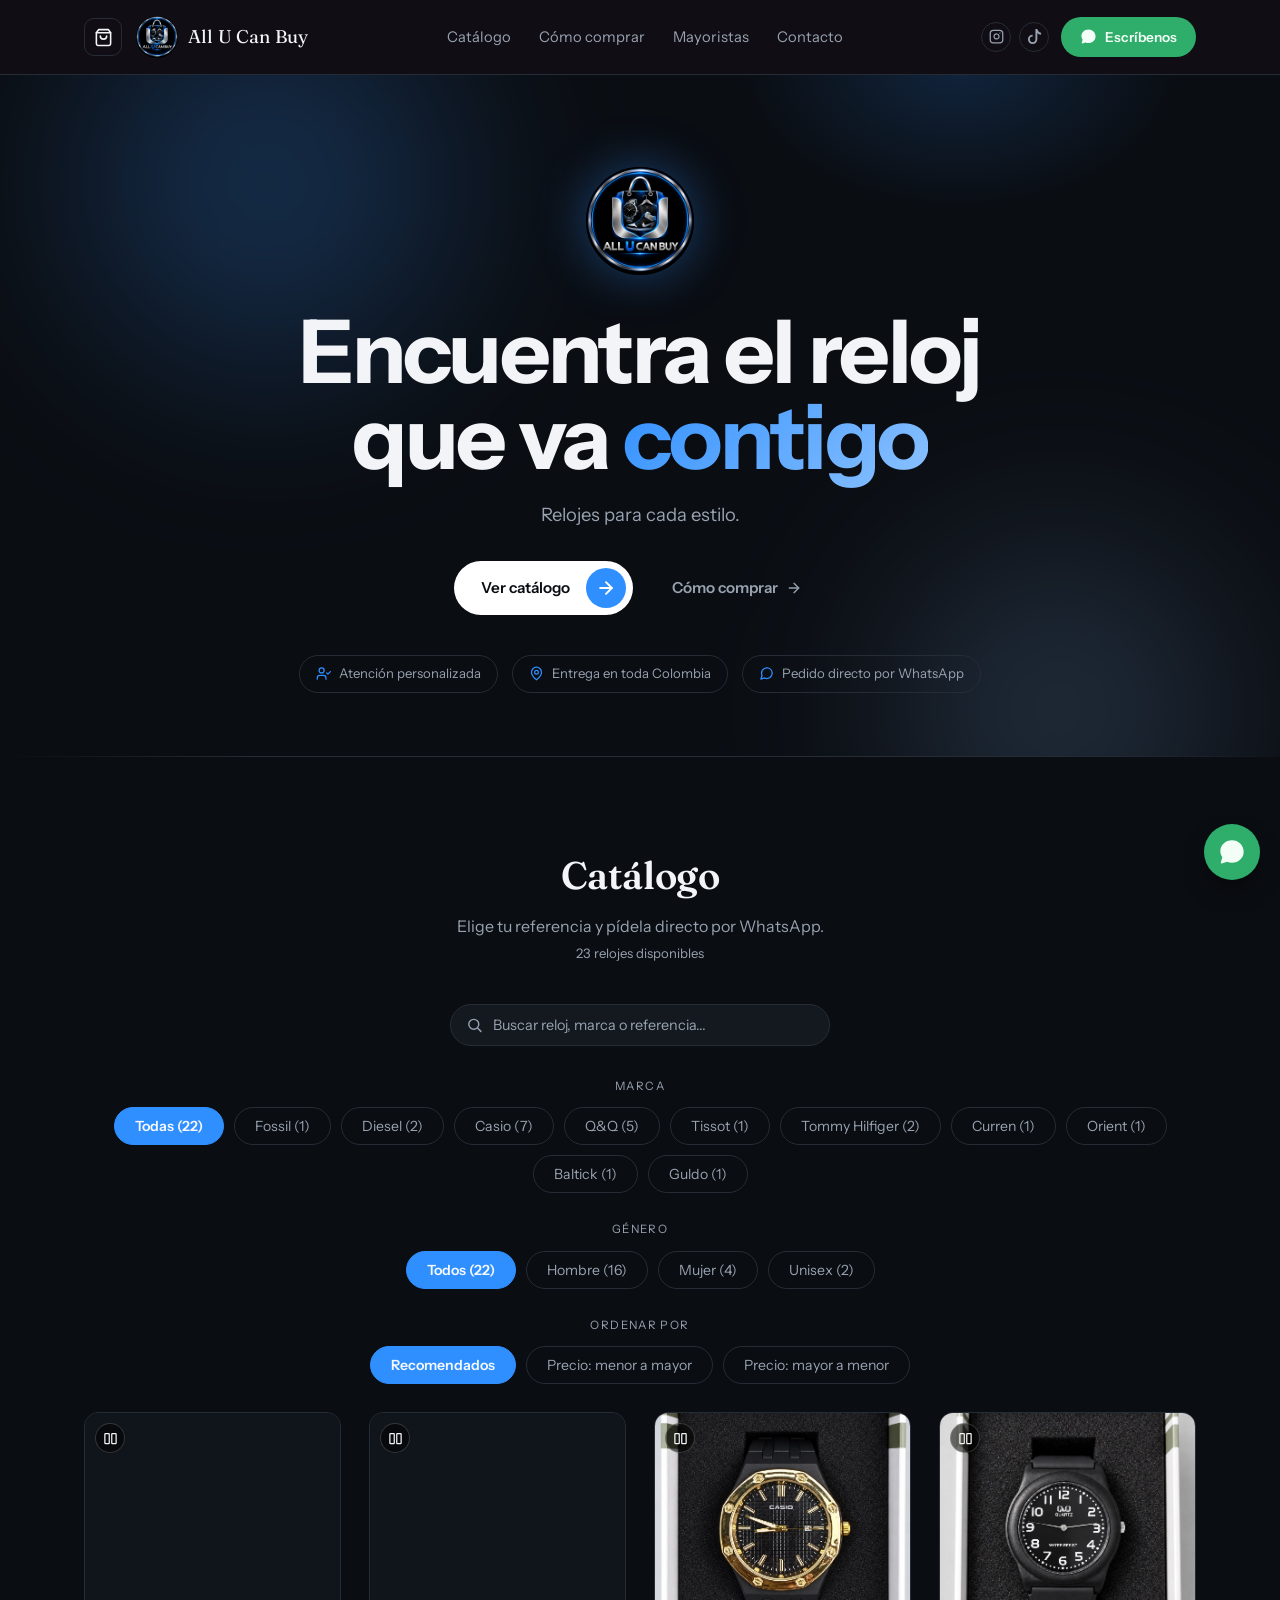
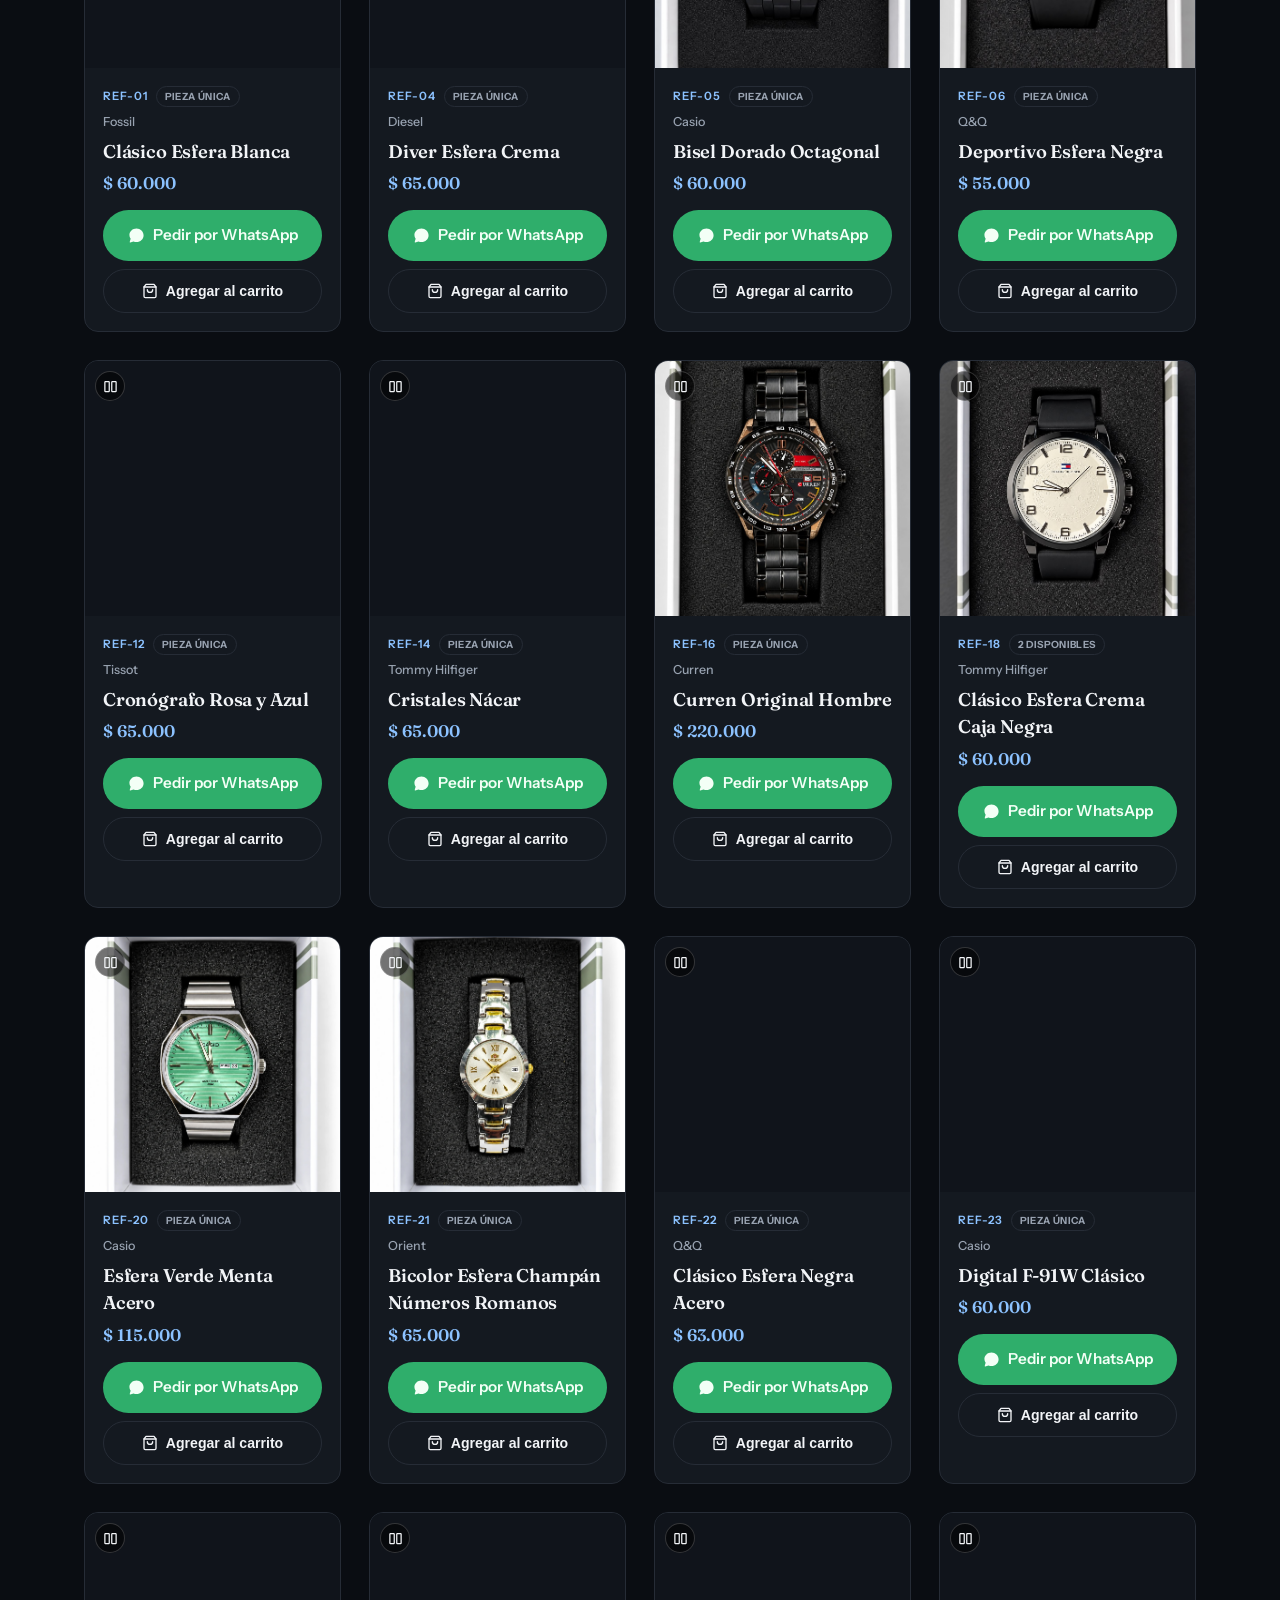
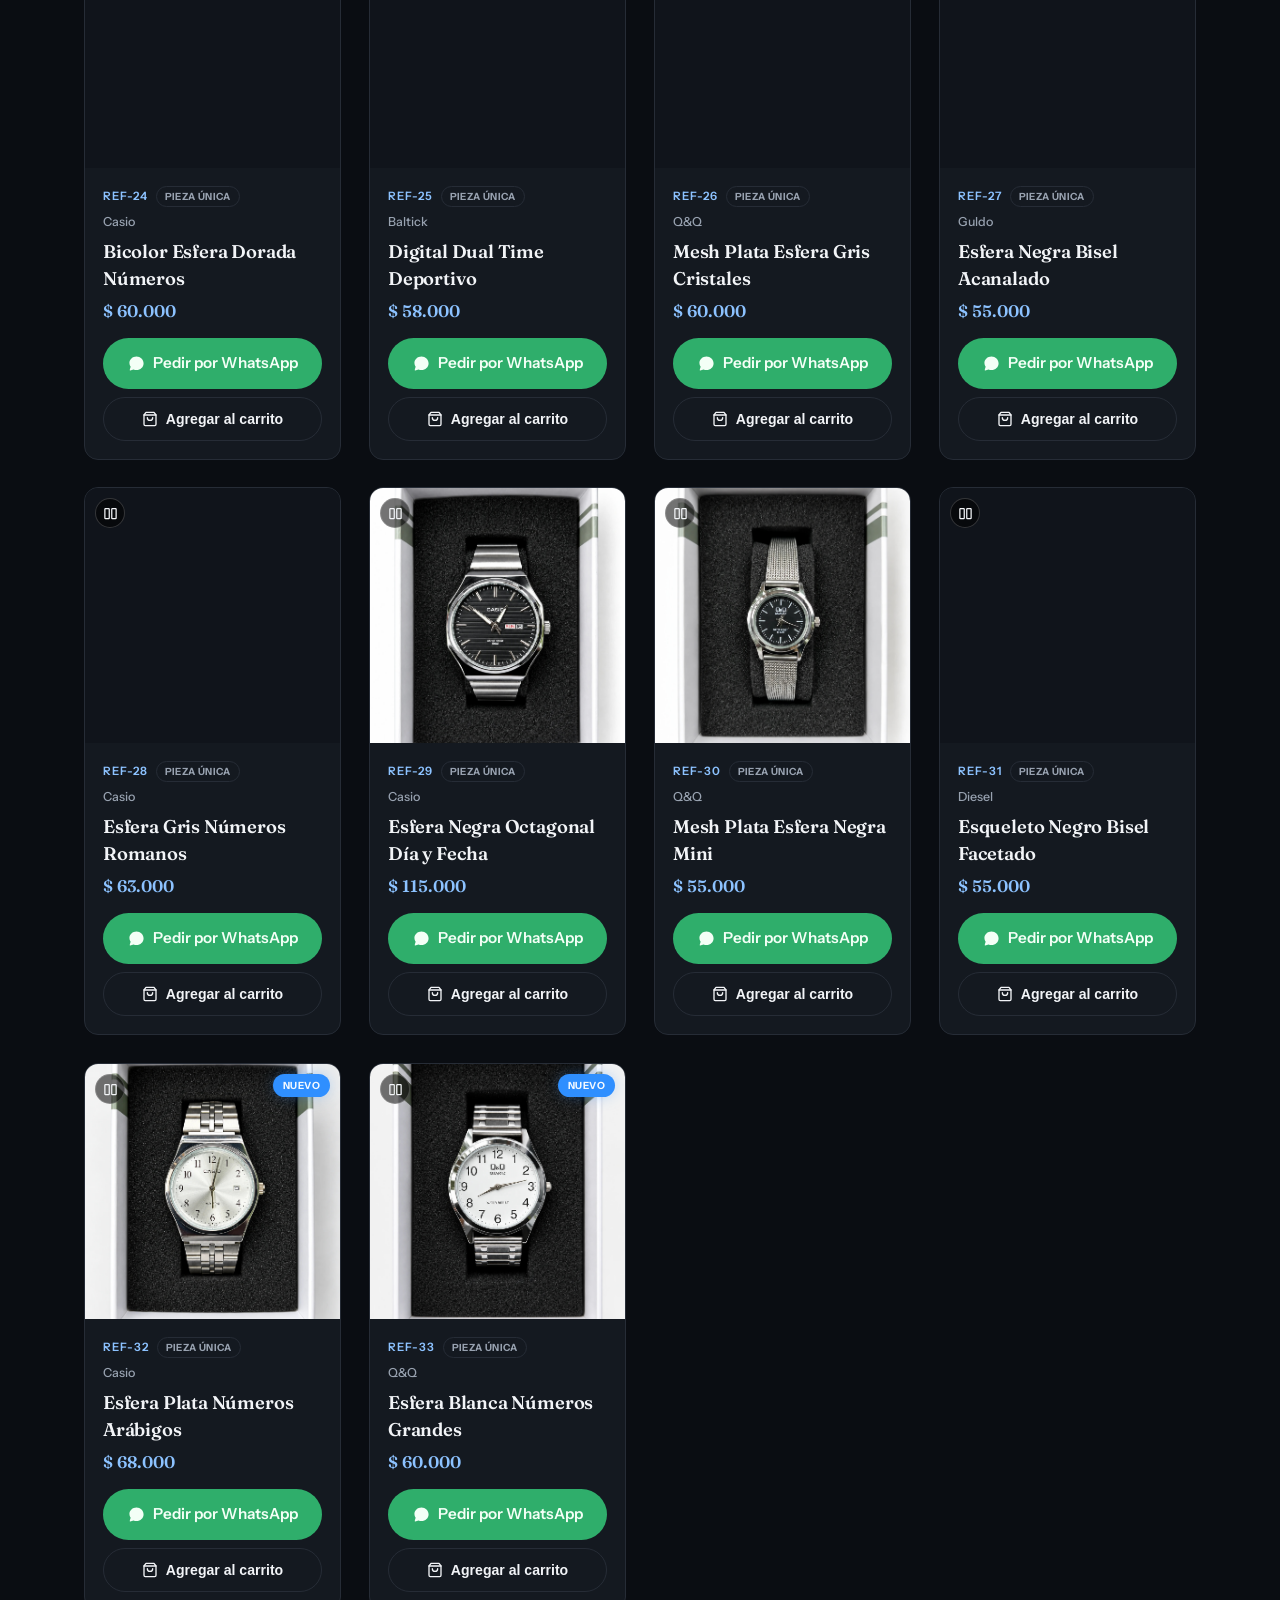
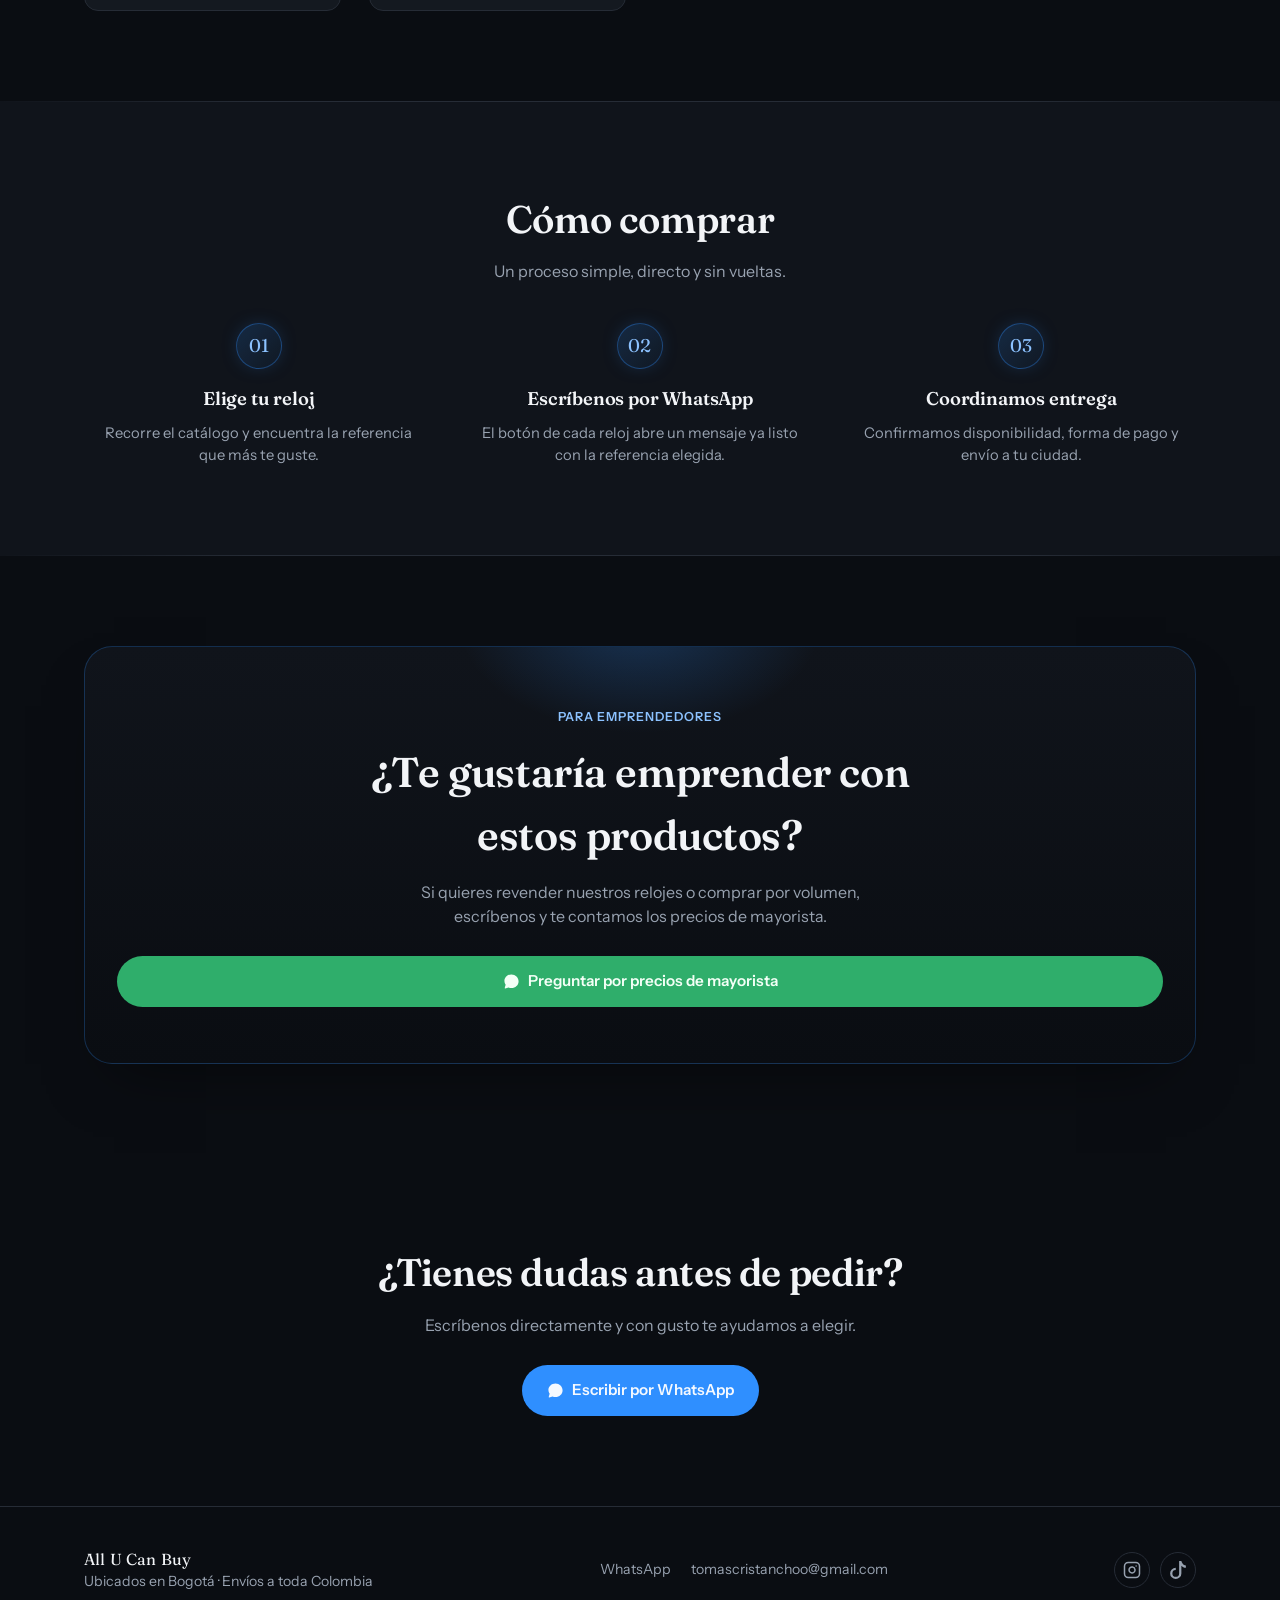
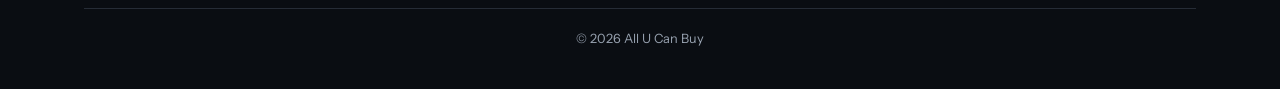
==== index.html @ 9832adcb "Juntar el Tommy Hilfiger (REF-18/19) en una sola tarjeta con 2 disponibles Nuevo campo opcional `can" ====
<!DOCTYPE html>
<html lang="es">
<head>
  <meta charset="UTF-8" />
  <meta name="viewport" content="width=device-width, initial-scale=1.0" />
  <title>All U Can Buy — Catálogo de relojes</title>
  <meta name="description" content="Catálogo de relojes con entrega en Bogotá y envíos a toda Colombia. Pide tu reloj directo por WhatsApp." />
  <meta property="og:type" content="website" />
  <meta property="og:title" content="All U Can Buy — Catálogo de relojes" />
  <meta property="og:description" content="Relojes para cada estilo. Entrega en Bogotá y envíos a toda Colombia. Pide el tuyo directo por WhatsApp." />
  <meta property="og:image" content="https://tomascristancho-mvp.github.io/relojesaaa/images/logo.png" />
  <meta property="og:url" content="https://tomascristancho-mvp.github.io/relojesaaa/" />
  <meta name="twitter:card" content="summary_large_image" />
  <meta name="twitter:title" content="All U Can Buy — Catálogo de relojes" />
  <meta name="twitter:description" content="Relojes para cada estilo. Entrega en Bogotá y envíos a toda Colombia. Pide el tuyo directo por WhatsApp." />
  <meta name="twitter:image" content="https://tomascristancho-mvp.github.io/relojesaaa/images/logo.png" />
  <link rel="canonical" href="https://tomascristancho-mvp.github.io/relojesaaa/" />
  <meta name="theme-color" content="#0a0d12" />
  <meta name="color-scheme" content="dark" />
  <link rel="icon" type="image/png" href="favicon.png" />
  <link rel="apple-touch-icon" href="apple-touch-icon.png" />
  <link rel="manifest" href="manifest.json" />
  <link rel="preconnect" href="https://fonts.googleapis.com" />
  <link rel="preconnect" href="https://fonts.gstatic.com" crossorigin />
  <link href="https://fonts.googleapis.com/css2?family=Fraunces:opsz,wght@9..144,500;9..144,600&family=Instrument+Sans:ital,wght@0,400..700;1,400..700&display=swap" rel="stylesheet" />
  <link rel="stylesheet" href="css/styles.css" />
</head>
<body>
  <div id="setup-banner" class="setup-banner" hidden></div>

  <header class="site-header">
    <div class="container site-header__inner">
      <div class="site-header__left">
        <button id="cart-toggle" class="cart-toggle" type="button" aria-label="Ver carrito">
          <svg viewBox="0 0 24 24" fill="none" stroke="currentColor" stroke-width="2" stroke-linecap="round" stroke-linejoin="round" aria-hidden="true"><path d="M6 2 3 6v14a2 2 0 0 0 2 2h14a2 2 0 0 0 2-2V6l-3-4Z"/><path d="M3 6h18"/><path d="M16 10a4 4 0 0 1-8 0"/></svg>
          <span id="cart-count" class="cart-toggle__badge" hidden>0</span>
        </button>
        <a href="#top" class="brand">
          <img class="brand__icon" src="images/logo.png" alt="" />
          <span class="brand__name" data-business-name>Tu Marca de Relojes</span>
        </a>
      </div>
      <nav class="site-nav">
        <a href="#catalogo">Catálogo</a>
        <a href="#como-comprar">Cómo comprar</a>
        <a href="#mayoristas">Mayoristas</a>
        <a href="#contacto">Contacto</a>
      </nav>
      <div class="site-header__actions">
        <div class="site-header__social">
          <a id="header-instagram" class="social-icon social-icon--small" href="#" target="_blank" rel="noopener" aria-label="Instagram" hidden>
            <svg viewBox="0 0 24 24" fill="none" stroke="currentColor" stroke-width="2" stroke-linecap="round" stroke-linejoin="round" aria-hidden="true">
              <rect x="2" y="2" width="20" height="20" rx="5" ry="5" />
              <path d="M16 11.37A4 4 0 1 1 12.63 8 4 4 0 0 1 16 11.37z" />
              <line x1="17.5" y1="6.5" x2="17.51" y2="6.5" />
            </svg>
          </a>
          <a id="header-tiktok" class="social-icon social-icon--small" href="#" target="_blank" rel="noopener" aria-label="TikTok" hidden>
            <svg viewBox="0 0 16 16" fill="currentColor" aria-hidden="true">
              <path d="M9 0h1.98c.144.715.54 1.617 1.235 2.512C12.895 3.389 13.797 4 15 4v2c-1.753 0-3.07-.814-4-1.829V11a5 5 0 1 1-5-5v2a3 3 0 1 0 3 3V0Z" />
            </svg>
          </a>
        </div>
        <a class="btn btn--whatsapp btn--small" data-whatsapp-link href="#" target="_blank" rel="noopener">
          <svg class="btn__icon" viewBox="0 0 24 24" fill="currentColor" aria-hidden="true"><path d="M12 2C6.48 2 2 6.13 2 11.22c0 1.96.63 3.78 1.72 5.27L2.4 21.02a.6.6 0 0 0 .74.75l4.7-1.4a10.6 10.6 0 0 0 4.16.84c5.52 0 10-4.13 10-9.22C22 6.13 17.52 2 12 2Z"/></svg>
          Escríbenos
        </a>
        <button id="nav-toggle" class="nav-toggle" aria-label="Abrir menú" aria-expanded="false" aria-controls="mobile-nav">
          <svg viewBox="0 0 24 24" fill="none" stroke="currentColor" stroke-width="2" stroke-linecap="round" aria-hidden="true"><line x1="3" y1="6" x2="21" y2="6"/><line x1="3" y1="12" x2="21" y2="12"/><line x1="3" y1="18" x2="21" y2="18"/></svg>
        </button>
      </div>
    </div>
    <nav id="mobile-nav" class="mobile-nav" hidden>
      <a href="#catalogo">Catálogo</a>
      <a href="#como-comprar">Cómo comprar</a>
      <a href="#mayoristas">Mayoristas</a>
      <a href="#contacto">Contacto</a>
    </nav>
  </header>

  <main id="top">
    <section class="hero">
      <div class="hero__blob hero__blob--1" aria-hidden="true"></div>
      <div class="hero__blob hero__blob--2" aria-hidden="true"></div>
      <div class="container hero__inner">
        <span class="hero__logo-wrap reveal">
          <img src="images/logo.png" alt="" class="hero__logo" />
        </span>
        <h1 class="hero__title reveal">
          Encuentra el reloj<br />que va <span class="hero__title-accent">contigo</span>
        </h1>
        <p class="hero__subtitle reveal" data-tagline>Relojes para cada estilo</p>
        <div class="hero__actions reveal">
          <a href="#catalogo" class="btn btn--hero-primary">
            <span>Ver catálogo</span>
            <span class="btn--hero-primary__icon">
              <svg viewBox="0 0 24 24" fill="none" stroke="currentColor" stroke-width="2.25" stroke-linecap="round" stroke-linejoin="round" aria-hidden="true"><line x1="5" y1="12" x2="19" y2="12"/><polyline points="12 5 19 12 12 19"/></svg>
            </span>
          </a>
          <a href="#como-comprar" class="btn btn--hero-ghost">
            Cómo comprar
            <svg class="btn--hero-ghost__arrow" viewBox="0 0 24 24" fill="none" stroke="currentColor" stroke-width="2" stroke-linecap="round" stroke-linejoin="round" aria-hidden="true"><line x1="5" y1="12" x2="19" y2="12"/><polyline points="12 5 19 12 12 19"/></svg>
          </a>
        </div>
        <ul class="hero__badges reveal">
          <li>
            <svg viewBox="0 0 24 24" fill="none" stroke="currentColor" stroke-width="2" stroke-linecap="round" stroke-linejoin="round" aria-hidden="true"><path d="M16 21v-2a4 4 0 0 0-4-4H6a4 4 0 0 0-4 4v2"/><circle cx="9" cy="7" r="4"/><path d="m17 11 2 2 4-4"/></svg>
            Atención personalizada
          </li>
          <li>
            <svg viewBox="0 0 24 24" fill="none" stroke="currentColor" stroke-width="2" stroke-linecap="round" stroke-linejoin="round" aria-hidden="true"><path d="M20 10c0 6-8 12-8 12s-8-6-8-12a8 8 0 0 1 16 0Z"/><circle cx="12" cy="10" r="3"/></svg>
            Entrega en toda Colombia
          </li>
          <li>
            <svg viewBox="0 0 24 24" fill="none" stroke="currentColor" stroke-width="2" stroke-linecap="round" stroke-linejoin="round" aria-hidden="true"><path d="M21 11.5a8.38 8.38 0 0 1-.9 3.8 8.5 8.5 0 0 1-7.6 4.7 8.38 8.38 0 0 1-3.8-.9L3 21l1.9-5.7a8.38 8.38 0 0 1-.9-3.8 8.5 8.5 0 0 1 4.7-7.6 8.38 8.38 0 0 1 3.8-.9h.5a8.48 8.48 0 0 1 8 8v.5z"/></svg>
            Pedido directo por WhatsApp
          </li>
        </ul>
      </div>
    </section>

    <section id="catalogo" class="catalog">
      <div class="container">
        <div class="section-heading reveal">
          <h2>Catálogo</h2>
          <p>Elige tu referencia y pídela directo por WhatsApp.</p>
          <p id="catalog-count" class="catalog-count"></p>
        </div>
        <div class="catalog-search reveal">
          <svg viewBox="0 0 24 24" fill="none" stroke="currentColor" stroke-width="2" stroke-linecap="round" stroke-linejoin="round" aria-hidden="true"><circle cx="11" cy="11" r="7"/><line x1="21" y1="21" x2="16.65" y2="16.65"/></svg>
          <input id="catalog-search" type="search" placeholder="Buscar reloj, marca o referencia..." aria-label="Buscar reloj" />
        </div>
        <div class="filter-group reveal">
          <span class="filter-group__label">Marca</span>
          <div id="filter-brand" class="catalog-filters"></div>
        </div>
        <div class="filter-group reveal">
          <span class="filter-group__label">Género</span>
          <div id="filter-gender" class="catalog-filters"></div>
        </div>
        <div class="filter-group reveal">
          <span class="filter-group__label">Ordenar por</span>
          <div id="filter-sort" class="catalog-filters"></div>
        </div>
        <div id="catalog-grid" class="catalog-grid"></div>
        <div id="catalog-empty" class="catalog-empty" hidden>
          <svg viewBox="0 0 24 24" fill="none" stroke="currentColor" stroke-width="1.5" stroke-linecap="round" stroke-linejoin="round" aria-hidden="true"><circle cx="11" cy="11" r="7"/><line x1="21" y1="21" x2="16.65" y2="16.65"/><line x1="8" y1="11" x2="14" y2="11"/></svg>
          <p>No hay relojes con esos filtros todavía.</p>
          <button id="catalog-clear-filters" class="btn btn--ghost btn--small" type="button">Quitar filtros</button>
        </div>
      </div>
    </section>

    <section id="como-comprar" class="steps">
      <div class="container">
        <div class="section-heading reveal">
          <h2>Cómo comprar</h2>
          <p>Un proceso simple, directo y sin vueltas.</p>
        </div>
        <ol class="steps__list">
          <li class="steps__item reveal">
            <span class="steps__number">01</span>
            <h3>Elige tu reloj</h3>
            <p>Recorre el catálogo y encuentra la referencia que más te guste.</p>
          </li>
          <li class="steps__item reveal">
            <span class="steps__number">02</span>
            <h3>Escríbenos por WhatsApp</h3>
            <p>El botón de cada reloj abre un mensaje ya listo con la referencia elegida.</p>
          </li>
          <li class="steps__item reveal">
            <span class="steps__number">03</span>
            <h3>Coordinamos entrega</h3>
            <p>Confirmamos disponibilidad, forma de pago y envío a tu ciudad.</p>
          </li>
        </ol>
      </div>
    </section>

    <section id="mayoristas" class="wholesale">
      <div class="container">
        <div class="wholesale__card reveal">
          <div class="wholesale__glow" aria-hidden="true"></div>
          <span class="wholesale__eyebrow">Para emprendedores</span>
          <h2>¿Te gustaría emprender con estos productos?</h2>
          <p>Si quieres revender nuestros relojes o comprar por volumen, escríbenos y te contamos los precios de mayorista.</p>
          <a id="wholesale-whatsapp" class="btn btn--whatsapp" href="#" target="_blank" rel="noopener">
            <svg class="btn__icon" viewBox="0 0 24 24" fill="currentColor" aria-hidden="true"><path d="M12 2C6.48 2 2 6.13 2 11.22c0 1.96.63 3.78 1.72 5.27L2.4 21.02a.6.6 0 0 0 .74.75l4.7-1.4a10.6 10.6 0 0 0 4.16.84c5.52 0 10-4.13 10-9.22C22 6.13 17.52 2 12 2Z"/></svg>
            Preguntar por precios de mayorista
          </a>
        </div>
      </div>
    </section>

    <section id="contacto" class="contact">
      <div class="container contact__inner">
        <div class="reveal">
          <h2>¿Tienes dudas antes de pedir?</h2>
          <p>Escríbenos directamente y con gusto te ayudamos a elegir.</p>
          <a class="btn btn--primary" data-whatsapp-link href="#" target="_blank" rel="noopener">
            <svg class="btn__icon" viewBox="0 0 24 24" fill="currentColor" aria-hidden="true"><path d="M12 2C6.48 2 2 6.13 2 11.22c0 1.96.63 3.78 1.72 5.27L2.4 21.02a.6.6 0 0 0 .74.75l4.7-1.4a10.6 10.6 0 0 0 4.16.84c5.52 0 10-4.13 10-9.22C22 6.13 17.52 2 12 2Z"/></svg>
            Escribir por WhatsApp
          </a>
        </div>
      </div>
    </section>
  </main>

  <footer class="site-footer">
    <div class="container site-footer__inner">
      <div>
        <span class="brand__name" data-business-name>Tu Marca de Relojes</span>
        <p>Ubicados en <span data-city>Bogotá</span> · Envíos a toda Colombia</p>
      </div>
      <div class="site-footer__links">
        <a data-whatsapp-link href="#" target="_blank" rel="noopener">WhatsApp</a>
        <a id="footer-email" href="#" hidden></a>
      </div>
      <div class="site-footer__social">
        <a id="footer-instagram" class="social-icon" href="#" target="_blank" rel="noopener" aria-label="Instagram" hidden>
          <svg viewBox="0 0 24 24" fill="none" stroke="currentColor" stroke-width="2" stroke-linecap="round" stroke-linejoin="round" aria-hidden="true">
            <rect x="2" y="2" width="20" height="20" rx="5" ry="5" />
            <path d="M16 11.37A4 4 0 1 1 12.63 8 4 4 0 0 1 16 11.37z" />
            <line x1="17.5" y1="6.5" x2="17.51" y2="6.5" />
          </svg>
        </a>
        <a id="footer-tiktok" class="social-icon" href="#" target="_blank" rel="noopener" aria-label="TikTok" hidden>
          <svg viewBox="0 0 16 16" fill="currentColor" aria-hidden="true">
            <path d="M9 0h1.98c.144.715.54 1.617 1.235 2.512C12.895 3.389 13.797 4 15 4v2c-1.753 0-3.07-.814-4-1.829V11a5 5 0 1 1-5-5v2a3 3 0 1 0 3 3V0Z" />
          </svg>
        </a>
      </div>
      <p class="site-footer__copy">© <span id="year"></span> <span data-business-name>Tu Marca de Relojes</span></p>
    </div>
  </footer>

  <dialog id="watch-modal" class="modal">
    <button id="modal-back" class="modal__back" type="button" aria-label="Volver al catálogo">
      <svg viewBox="0 0 24 24" fill="none" stroke="currentColor" stroke-width="2" stroke-linecap="round" stroke-linejoin="round" aria-hidden="true"><line x1="19" y1="12" x2="5" y2="12"/><polyline points="12 19 5 12 12 5"/></svg>
    </button>
    <button id="modal-close" class="modal__close" aria-label="Cerrar">✕</button>
    <div class="modal__content">
      <div class="modal__img-wrap">
        <img id="modal-img" class="modal__img" src="" alt="" draggable="false" />
        <button id="modal-zoom" class="modal__zoom-btn" type="button" aria-label="Acercar la imagen" aria-pressed="false">
          <svg viewBox="0 0 24 24" fill="none" stroke="currentColor" stroke-width="2" stroke-linecap="round" stroke-linejoin="round" aria-hidden="true"><circle cx="11" cy="11" r="7"/><line x1="11" y1="8" x2="11" y2="14"/><line x1="8" y1="11" x2="14" y2="11"/><line x1="21" y1="21" x2="16.65" y2="16.65"/></svg>
        </button>
        <button id="modal-share" class="modal__share-btn" type="button" aria-label="Compartir este reloj">
          <svg class="modal__share-icon" viewBox="0 0 24 24" fill="none" stroke="currentColor" stroke-width="2" stroke-linecap="round" stroke-linejoin="round" aria-hidden="true"><circle cx="18" cy="5" r="3"/><circle cx="6" cy="12" r="3"/><circle cx="18" cy="19" r="3"/><line x1="8.6" y1="10.5" x2="15.4" y2="6.5"/><line x1="8.6" y1="13.5" x2="15.4" y2="17.5"/></svg>
          <svg class="modal__share-check" viewBox="0 0 24 24" fill="none" stroke="currentColor" stroke-width="2" stroke-linecap="round" stroke-linejoin="round" aria-hidden="true"><polyline points="20 6 9 17 4 12"/></svg>
        </button>
        <button id="modal-prev" class="modal__nav-btn modal__nav-btn--prev" type="button" aria-label="Reloj anterior" hidden>
          <svg viewBox="0 0 24 24" fill="none" stroke="currentColor" stroke-width="2" stroke-linecap="round" stroke-linejoin="round" aria-hidden="true"><polyline points="15 18 9 12 15 6"/></svg>
        </button>
        <button id="modal-next" class="modal__nav-btn modal__nav-btn--next" type="button" aria-label="Reloj siguiente" hidden>
          <svg viewBox="0 0 24 24" fill="none" stroke="currentColor" stroke-width="2" stroke-linecap="round" stroke-linejoin="round" aria-hidden="true"><polyline points="9 18 15 12 9 6"/></svg>
        </button>
        <span id="modal-position" class="modal__position" hidden></span>
      </div>
      <div class="modal__body">
        <div class="watch-card__ref-row">
          <span id="modal-ref" class="watch-card__ref"></span>
          <span id="modal-unique-badge" class="unique-badge"></span>
        </div>
        <span id="modal-brand" class="watch-card__brand"></span>
        <h3 id="modal-title"></h3>
        <p id="modal-price" class="watch-card__price"></p>
        <p id="modal-desc" class="modal__desc"></p>
        <div class="modal__actions">
          <a id="modal-whatsapp" class="btn btn--whatsapp" href="#" target="_blank" rel="noopener">
            <svg class="btn__icon" viewBox="0 0 24 24" fill="currentColor" aria-hidden="true"><path d="M12 2C6.48 2 2 6.13 2 11.22c0 1.96.63 3.78 1.72 5.27L2.4 21.02a.6.6 0 0 0 .74.75l4.7-1.4a10.6 10.6 0 0 0 4.16.84c5.52 0 10-4.13 10-9.22C22 6.13 17.52 2 12 2Z"/></svg>
            Pedir por WhatsApp
          </a>
          <button id="modal-cart" class="btn btn--cart cart-add-btn" type="button" aria-pressed="false">
            <svg viewBox="0 0 24 24" fill="none" stroke="currentColor" stroke-width="2" stroke-linecap="round" stroke-linejoin="round" aria-hidden="true"><path d="M6 2 3 6v14a2 2 0 0 0 2 2h14a2 2 0 0 0 2-2V6l-3-4Z"/><path d="M3 6h18"/><path d="M16 10a4 4 0 0 1-8 0"/></svg>
            <span class="cart-btn__label">Agregar al carrito</span>
          </button>
        </div>
        <div id="modal-related" class="modal__related" hidden>
          <span class="modal__related-label">También te puede interesar</span>
          <div id="modal-related-list" class="modal__related-list"></div>
        </div>
      </div>
    </div>
  </dialog>

  <a class="whatsapp-float" data-whatsapp-link href="#" target="_blank" rel="noopener" aria-label="Escríbenos por WhatsApp">
    <svg viewBox="0 0 24 24" fill="currentColor" aria-hidden="true"><path d="M12 2C6.48 2 2 6.13 2 11.22c0 1.96.63 3.78 1.72 5.27L2.4 21.02a.6.6 0 0 0 .74.75l4.7-1.4a10.6 10.6 0 0 0 4.16.84c5.52 0 10-4.13 10-9.22C22 6.13 17.52 2 12 2Z"/></svg>
  </a>

  <button id="scroll-top" class="scroll-top" type="button" aria-label="Volver arriba" hidden>
    <svg viewBox="0 0 24 24" fill="none" stroke="currentColor" stroke-width="2" stroke-linecap="round" stroke-linejoin="round" aria-hidden="true"><line x1="12" y1="19" x2="12" y2="5"/><polyline points="5 12 12 5 19 12"/></svg>
  </button>

  <dialog id="cart-modal" class="modal cart-modal">
    <button id="cart-close" class="modal__close" aria-label="Cerrar">✕</button>
    <h3>Tu carrito</h3>
    <div id="cart-items" class="cart-items"></div>
    <div id="cart-footer" class="cart-footer" hidden>
      <div class="cart-total">
        <span>Total</span>
        <span id="cart-total-value">$0</span>
      </div>
      <a id="cart-whatsapp" class="btn btn--whatsapp" href="#" target="_blank" rel="noopener">
        <svg class="btn__icon" viewBox="0 0 24 24" fill="currentColor" aria-hidden="true"><path d="M12 2C6.48 2 2 6.13 2 11.22c0 1.96.63 3.78 1.72 5.27L2.4 21.02a.6.6 0 0 0 .74.75l4.7-1.4a10.6 10.6 0 0 0 4.16.84c5.52 0 10-4.13 10-9.22C22 6.13 17.52 2 12 2Z"/></svg>
        Pedir todo por WhatsApp
      </a>
    </div>
  </dialog>

  <div id="compare-tray" class="compare-tray" hidden>
    <div id="compare-tray-items" class="compare-tray__items"></div>
    <button id="compare-tray-open" class="compare-tray__open" type="button" disabled>Elige 1 más</button>
    <button id="compare-tray-clear" class="compare-tray__clear" type="button" aria-label="Vaciar comparación">Vaciar</button>
  </div>

  <dialog id="compare-modal" class="modal compare-modal">
    <button id="compare-modal-close" class="modal__close" aria-label="Cerrar">✕</button>
    <div class="compare-modal__inner">
      <h3>Comparar relojes</h3>
      <div id="compare-table" class="compare-table"></div>
    </div>
  </dialog>

  <div id="toast-container" class="toast-container" aria-live="polite"></div>

  <script src="js/data.js"></script>
  <script src="js/utils.js"></script>
  <script src="js/cart.js"></script>
  <script src="js/compare.js"></script>
  <script src="js/catalog.js"></script>
  <script src="js/watch-modal.js"></script>
  <script src="js/site.js"></script>
</body>
</html>
---- css/styles.css ----
/* ============ VARIABLES ============ */
:root {
  --bg: #0a0d12;
  --bg-elevated: #10141b;
  --bg-card: #141920;
  --border: #262c36;
  --text: #f2f4f7;
  --text-muted: #98a2b0;
  --accent: #2f8fff;
  --accent-soft: #8cc2ff;
  --accent-contrast: #f5f9ff;
  --whatsapp: #2fae6b;
  --whatsapp-hover: #269459;
  --radius: 14px;
  --font-display: "Fraunces", serif;
  --font-body: "Instrument Sans", system-ui, sans-serif;
  --max-width: 1160px;
  --ease-premium: cubic-bezier(0.16, 1, 0.3, 1);
}

* {
  box-sizing: border-box;
}

html {
  scroll-behavior: smooth;
}

body {
  margin: 0;
  background: var(--bg);
  color: var(--text);
  font-family: var(--font-body);
  line-height: 1.5;
  -webkit-font-smoothing: antialiased;
}

h1, h2, h3 {
  font-family: var(--font-display);
  font-weight: 600;
  margin: 0;
  letter-spacing: -0.01em;
}

p {
  margin: 0;
}

a {
  color: inherit;
  text-decoration: none;
}

img {
  max-width: 100%;
  display: block;
}

.fade-img {
  opacity: 0;
  transition: opacity 0.4s var(--ease-premium);
}

.fade-img.is-loaded {
  opacity: 1;
}

::selection {
  background: rgba(47, 143, 255, 0.35);
  color: var(--text);
}

:focus-visible {
  outline: 2px solid var(--accent);
  outline-offset: 2px;
}

html {
  scrollbar-color: var(--border) var(--bg);
  scrollbar-width: thin;
}

::-webkit-scrollbar {
  width: 10px;
  height: 10px;
}

::-webkit-scrollbar-track {
  background: var(--bg);
}

::-webkit-scrollbar-thumb {
  background: var(--border);
  border-radius: 999px;
}

::-webkit-scrollbar-thumb:hover {
  background: var(--accent);
}

ul, ol {
  list-style: none;
  margin: 0;
  padding: 0;
}

.container {
  max-width: var(--max-width);
  margin: 0 auto;
  padding: 0 24px;
}

section[id] {
  scroll-margin-top: 84px;
}

/* ============ REVEAL ANIMATION ============ */
.reveal {
  opacity: 0;
  transform: translateY(16px);
  transition: opacity 0.7s var(--ease-premium), transform 0.7s var(--ease-premium);
}

.reveal.is-visible {
  opacity: 1;
  transform: translateY(0);
}

.hero__logo-wrap.reveal { transition-delay: 0ms; }
.hero__title.reveal { transition-delay: 90ms; }
.hero__subtitle.reveal { transition-delay: 180ms; }
.hero__actions.reveal { transition-delay: 270ms; }
.hero__badges.reveal { transition-delay: 360ms; }

/* ============ REDUCED MOTION ============ */
@media (prefers-reduced-motion: reduce) {
  html {
    scroll-behavior: auto;
  }

  .reveal {
    opacity: 1;
    transform: none;
  }

  * {
    animation-duration: 0.01ms !important;
    animation-delay: 0ms !important;
    animation-iteration-count: 1 !important;
    transition-duration: 0.01ms !important;
    transition-delay: 0ms !important;
    scroll-behavior: auto !important;
  }
}

/* ============ SETUP BANNER ============ */
.setup-banner {
  background: #4a3410;
  color: #ffe9b8;
  text-align: center;
  font-size: 0.85rem;
  padding: 10px 16px;
  border-bottom: 1px solid #6b4d18;
}

/* ============ BUTTONS ============ */
.btn {
  display: inline-flex;
  align-items: center;
  justify-content: center;
  gap: 8px;
  padding: 13px 24px;
  border-radius: 999px;
  font-weight: 600;
  font-size: 0.95rem;
  border: 1px solid transparent;
  cursor: pointer;
  transition: transform 0.25s var(--ease-premium), background 0.2s ease, border-color 0.2s ease, box-shadow 0.25s var(--ease-premium);
  white-space: nowrap;
}

.btn:hover {
  transform: translateY(-1px);
}

.btn:disabled {
  opacity: 0.55;
  cursor: not-allowed;
  pointer-events: none;
}

.btn__icon {
  width: 17px;
  height: 17px;
  flex-shrink: 0;
}

.btn--primary {
  background: var(--accent);
  color: var(--accent-contrast);
}

.btn--primary:hover {
  background: var(--accent-soft);
  transform: translateY(-2px);
  box-shadow: 0 12px 28px -10px rgba(47, 143, 255, 0.55);
}

.btn--ghost {
  background: transparent;
  border-color: var(--border);
  color: var(--text);
}

.btn--ghost:hover {
  border-color: var(--accent);
  color: var(--accent-soft);
}

.btn--hero-primary {
  background: #ffffff;
  color: #0a0d12;
  padding: 6px 6px 6px 26px;
  gap: 16px;
}

.btn--hero-primary:hover {
  background: #ffffff;
  transform: translateY(-2px) scale(1.03);
  box-shadow: 0 0 28px rgba(255, 255, 255, 0.3);
}

.btn--hero-primary__icon {
  display: flex;
  align-items: center;
  justify-content: center;
  width: 40px;
  height: 40px;
  border-radius: 50%;
  background: var(--accent);
  color: #fff;
  transition: background 0.2s ease;
}

.btn--hero-primary__icon svg {
  width: 20px;
  height: 20px;
}

.btn--hero-primary:hover .btn--hero-primary__icon {
  background: var(--accent-soft);
}

.btn--hero-ghost {
  background: transparent;
  border-color: transparent;
  color: var(--text-muted);
  gap: 8px;
}

.btn--hero-ghost:hover {
  background: rgba(255, 255, 255, 0.06);
  color: var(--text);
}

.btn--hero-ghost__arrow {
  width: 16px;
  height: 16px;
  transition: transform 0.25s var(--ease-premium);
}

.btn--hero-ghost:hover .btn--hero-ghost__arrow {
  transform: translateX(4px);
}

.btn--whatsapp {
  background: var(--whatsapp);
  color: #f3fff6;
  width: 100%;
}

.btn--whatsapp:hover {
  background: var(--whatsapp-hover);
  transform: translateY(-2px);
  box-shadow: 0 12px 28px -10px rgba(47, 174, 107, 0.5);
}

.btn--cart {
  background: transparent;
  border: 1px solid var(--border);
  color: var(--text);
  width: 100%;
  font-size: 0.88rem;
}

.btn--cart svg {
  width: 16px;
  height: 16px;
}

.btn--cart:hover {
  border-color: var(--accent);
  color: var(--accent-soft);
}

.btn--cart.is-active {
  background: var(--accent);
  border-color: var(--accent);
  color: var(--accent-contrast);
  font-weight: 600;
}

.btn--small {
  padding: 9px 18px;
  font-size: 0.85rem;
  width: auto;
}

/* ============ HEADER ============ */
.site-header {
  position: sticky;
  top: 0;
  z-index: 40;
  background: rgba(18, 16, 22, 0.85);
  backdrop-filter: blur(10px);
  border-bottom: 1px solid var(--border);
  box-shadow: 0 0 0 rgba(0, 0, 0, 0);
  transition: box-shadow 0.2s ease;
}

.site-header.is-scrolled {
  box-shadow: 0 8px 24px -12px rgba(0, 0, 0, 0.55);
}

.site-header__inner {
  display: flex;
  align-items: center;
  justify-content: space-between;
  gap: 20px;
  padding-top: 16px;
  padding-bottom: 16px;
}

.site-header__left {
  display: flex;
  align-items: center;
  gap: 14px;
  flex-shrink: 0;
}

.brand {
  display: flex;
  align-items: center;
  gap: 10px;
  flex-shrink: 0;
}

.cart-toggle {
  position: relative;
  display: flex;
  align-items: center;
  justify-content: center;
  width: 38px;
  height: 38px;
  border-radius: 10px;
  border: 1px solid var(--border);
  background: transparent;
  color: var(--text);
  cursor: pointer;
}

.cart-toggle:hover {
  border-color: var(--accent);
  color: var(--accent-soft);
}

.cart-toggle svg {
  width: 19px;
  height: 19px;
}

.cart-toggle__badge {
  position: absolute;
  top: -6px;
  right: -6px;
  min-width: 18px;
  height: 18px;
  padding: 0 4px;
  border-radius: 999px;
  background: var(--accent);
  color: var(--accent-contrast);
  font-size: 0.68rem;
  font-weight: 700;
  line-height: 1;
  display: flex;
  align-items: center;
  justify-content: center;
}

.cart-toggle__badge[hidden] {
  display: none;
}

.is-bumped {
  animation: cartBump 0.45s var(--ease-premium);
}

@keyframes cartBump {
  0% { transform: scale(1); }
  35% { transform: scale(1.35); }
  60% { transform: scale(0.92); }
  100% { transform: scale(1); }
}

.brand__icon {
  width: 42px;
  height: 42px;
  border-radius: 50%;
  object-fit: cover;
  flex-shrink: 0;
}

.brand__name {
  font-family: var(--font-display);
  font-size: 1.15rem;
  letter-spacing: 0.01em;
}

@media (max-width: 400px) {
  .site-header__left .brand__name {
    display: none;
  }
}

.site-nav {
  display: none;
  gap: 28px;
  font-size: 0.92rem;
  color: var(--text-muted);
}

.site-nav a:hover {
  color: var(--text);
}

@media (min-width: 780px) {
  .site-nav {
    display: flex;
  }
}

.site-header__actions {
  display: flex;
  align-items: center;
  gap: 12px;
}

.site-header__actions .btn--whatsapp {
  display: none;
}

@media (min-width: 560px) {
  .site-header__actions .btn--whatsapp {
    display: inline-flex;
  }
}

.nav-toggle {
  display: flex;
  align-items: center;
  justify-content: center;
  width: 38px;
  height: 38px;
  border-radius: 10px;
  border: 1px solid var(--border);
  background: transparent;
  color: var(--text);
  cursor: pointer;
}

.nav-toggle svg {
  width: 20px;
  height: 20px;
}

.nav-toggle:hover {
  border-color: var(--accent);
  color: var(--accent-soft);
}

.mobile-nav {
  display: none;
  flex-direction: column;
  border-top: 1px solid var(--border);
  padding: 8px 24px 16px;
}

.mobile-nav:not([hidden]) {
  display: flex;
}

.mobile-nav a {
  padding: 12px 0;
  border-bottom: 1px solid var(--border);
  color: var(--text-muted);
  font-size: 0.95rem;
}

.mobile-nav a:last-child {
  border-bottom: none;
}

.mobile-nav a:hover {
  color: var(--text);
}

@media (min-width: 780px) {
  .nav-toggle {
    display: none;
  }
}

/* ============ HERO ============ */
.hero {
  position: relative;
  padding: 92px 0 64px;
  text-align: center;
  overflow: hidden;
}

.hero::before {
  content: "";
  position: absolute;
  top: -220px;
  left: 50%;
  width: 640px;
  height: 420px;
  background: radial-gradient(closest-side, rgba(47, 143, 255, 0.18), transparent 70%);
  pointer-events: none;
  animation: heroGlow 7s ease-in-out infinite;
}

@keyframes heroGlow {
  0%, 100% {
    transform: translateX(-50%) scale(1);
    opacity: 1;
  }
  50% {
    transform: translateX(-50%) scale(1.1);
    opacity: 0.75;
  }
}

.hero__blob {
  position: absolute;
  border-radius: 50%;
  pointer-events: none;
  filter: blur(90px);
  mix-blend-mode: screen;
  z-index: 0;
  --px: 0px;
  --py: 0px;
  transition: transform 0.6s var(--ease-premium);
}

.hero__blob--1 {
  top: -12%;
  left: 6%;
  width: 380px;
  height: 380px;
  background: rgba(47, 143, 255, 0.22);
  animation: heroBlob1 9s ease-in-out infinite;
}

.hero__blob--2 {
  bottom: -18%;
  right: 4%;
  width: 340px;
  height: 340px;
  background: rgba(140, 194, 255, 0.16);
  animation: heroBlob2 11s ease-in-out infinite;
}

@keyframes heroBlob1 {
  0%, 100% { transform: translate(var(--px), var(--py)) scale(1); opacity: 1; }
  50% { transform: translate(calc(var(--px) + 20px), calc(var(--py) + 30px)) scale(1.15); opacity: 0.7; }
}

@keyframes heroBlob2 {
  0%, 100% { transform: translate(var(--px), var(--py)) scale(1); opacity: 0.8; }
  50% { transform: translate(calc(var(--px) - 25px), calc(var(--py) - 20px)) scale(1.1); opacity: 1; }
}

.hero::after {
  content: "";
  position: absolute;
  left: 0;
  right: 0;
  bottom: 0;
  height: 1px;
  background: linear-gradient(90deg, transparent, var(--border) 20%, var(--border) 80%, transparent);
}

.hero__inner {
  position: relative;
  z-index: 1;
}

.hero__logo-wrap {
  position: relative;
  display: inline-block;
  margin: 0 auto 28px;
}

.hero__logo-wrap::before,
.hero__logo-wrap::after {
  content: "";
  position: absolute;
  inset: 0;
  border-radius: 50%;
  border: 2px solid rgba(47, 143, 255, 0.55);
  opacity: 0;
  pointer-events: none;
}

.hero__logo-wrap::before {
  animation: logoShockwave 1.5s var(--ease-premium) 0.1s 1;
}

.hero__logo-wrap::after {
  animation: logoShockwave 1.5s var(--ease-premium) 0.4s 1;
}

@keyframes logoShockwave {
  0% {
    transform: scale(0.75);
    opacity: 0.9;
    border-width: 3px;
  }
  100% {
    transform: scale(2.2);
    opacity: 0;
    border-width: 0.5px;
  }
}

.hero__logo {
  display: block;
  width: 108px;
  height: 108px;
  border-radius: 50%;
  object-fit: cover;
  box-shadow: 0 0 50px rgba(47, 143, 255, 0.4);
  animation:
    logoEntrance 1s var(--ease-premium) both,
    logoFloat 6s ease-in-out 1s infinite;
}

@keyframes logoEntrance {
  0% {
    opacity: 0;
    transform: scale(0.25) rotate(-35deg);
    filter: brightness(2) saturate(1.4);
    box-shadow: 0 0 0 rgba(47, 143, 255, 0);
  }
  55% {
    opacity: 1;
    transform: scale(1.15) rotate(6deg);
    filter: brightness(1.35) saturate(1.15);
  }
  80% {
    transform: scale(0.96) rotate(-2deg);
  }
  100% {
    opacity: 1;
    transform: scale(1) rotate(0deg);
    filter: brightness(1) saturate(1);
    box-shadow: 0 0 50px rgba(47, 143, 255, 0.4);
  }
}

@keyframes logoFloat {
  0%, 100% {
    transform: translateY(0) rotate(0deg);
  }
  25% {
    transform: translateY(-8px) rotate(-2.5deg);
  }
  75% {
    transform: translateY(8px) rotate(2.5deg);
  }
}

.hero__title {
  font-family: var(--font-body);
  font-size: clamp(2.6rem, 7.5vw, 5.5rem);
  font-weight: 700;
  line-height: 0.98;
  letter-spacing: -0.03em;
  margin-bottom: 20px;
}

.hero__title-accent {
  background: linear-gradient(135deg, var(--accent) 0%, var(--accent-soft) 100%);
  -webkit-background-clip: text;
  background-clip: text;
  color: transparent;
}

.hero__subtitle {
  font-size: 1.15rem;
  color: var(--text-muted);
  max-width: 480px;
  margin: 0 auto 32px;
}

.hero__actions {
  display: flex;
  gap: 14px;
  justify-content: center;
  flex-wrap: wrap;
  margin-bottom: 40px;
}

.hero__badges {
  display: flex;
  flex-wrap: wrap;
  justify-content: center;
  gap: 10px 14px;
  list-style: none;
  padding: 0;
}

.hero__badges li {
  display: inline-flex;
  align-items: center;
  gap: 8px;
  padding: 8px 16px;
  border: 1px solid var(--border);
  border-radius: 999px;
  color: var(--text-muted);
  font-size: 0.82rem;
  transition: border-color 0.2s ease, color 0.2s ease;
}

.hero__badges li:hover {
  border-color: var(--accent);
  color: var(--text);
}

.hero__badges svg {
  width: 15px;
  height: 15px;
  color: var(--accent);
  flex-shrink: 0;
}

/* ============ SECTION HEADING ============ */
.section-heading {
  text-align: center;
  max-width: 520px;
  margin: 0 auto 40px;
}

.section-heading h2 {
  font-size: clamp(1.8rem, 4vw, 2.4rem);
  margin-bottom: 10px;
}

.section-heading p {
  color: var(--text-muted);
}

.catalog-count {
  font-size: 0.82rem;
  color: var(--accent-soft);
  margin-top: 6px;
}

.catalog-search {
  position: relative;
  max-width: 380px;
  margin: 0 auto 32px;
}

.catalog-search svg {
  position: absolute;
  left: 16px;
  top: 50%;
  transform: translateY(-50%);
  width: 17px;
  height: 17px;
  color: var(--text-muted);
  pointer-events: none;
}

.catalog-search input {
  width: 100%;
  padding: 11px 16px 11px 42px;
  border-radius: 999px;
  border: 1px solid var(--border);
  background: var(--bg-card);
  color: var(--text);
  font-family: var(--font-body);
  font-size: 0.9rem;
  transition: border-color 0.25s var(--ease-premium), box-shadow 0.25s var(--ease-premium);
}

.catalog-search input::placeholder {
  color: var(--text-muted);
}

.catalog-search input:focus {
  border-color: var(--accent);
  box-shadow: 0 0 0 4px rgba(47, 143, 255, 0.15);
  outline: none;
}

.catalog-search input::-webkit-search-cancel-button {
  filter: invert(0.7);
}

/* ============ CATALOG ============ */
.catalog {
  padding: 90px 0;
}

.filter-group {
  margin-bottom: 28px;
}

.filter-group__label {
  display: block;
  text-align: center;
  font-size: 0.72rem;
  letter-spacing: 0.12em;
  text-transform: uppercase;
  color: var(--text-muted);
  margin-bottom: 12px;
}

.catalog-filters {
  display: flex;
  flex-wrap: wrap;
  justify-content: center;
  gap: 10px;
}

.chip {
  padding: 9px 20px;
  border-radius: 999px;
  border: 1px solid var(--border);
  background: transparent;
  color: var(--text-muted);
  font-family: var(--font-body);
  font-size: 0.88rem;
  cursor: pointer;
  transition: background 0.25s var(--ease-premium), border-color 0.25s var(--ease-premium), color 0.25s var(--ease-premium), transform 0.15s var(--ease-premium);
}

.chip:hover {
  border-color: var(--accent);
  color: var(--text);
}

.chip:active {
  transform: scale(0.96);
}

.chip--active {
  background: var(--accent);
  border-color: var(--accent);
  color: var(--accent-contrast);
  font-weight: 600;
}

.catalog-grid {
  display: grid;
  grid-template-columns: repeat(auto-fill, minmax(240px, 1fr));
  gap: 28px;
}

.catalog-empty {
  display: flex;
  flex-direction: column;
  align-items: center;
  gap: 14px;
  text-align: center;
  color: var(--text-muted);
  padding: 56px 0;
}

.catalog-empty[hidden] {
  display: none;
}

.catalog-empty svg {
  width: 40px;
  height: 40px;
  color: var(--border);
}

.catalog-empty p {
  margin: 0;
}

.watch-card {
  position: relative;
  background: var(--bg-card);
  border: 1px solid var(--border);
  border-radius: var(--radius);
  overflow: hidden;
  display: flex;
  flex-direction: column;
  transition: border-color 0.3s var(--ease-premium), transform 0.35s var(--ease-premium), box-shadow 0.35s var(--ease-premium);
  will-change: transform;
  animation: cardIn 0.55s var(--ease-premium) backwards;
}

@keyframes cardIn {
  from {
    opacity: 0;
    transform: translateY(18px);
  }
  to {
    opacity: 1;
    transform: translateY(0);
  }
}

.watch-card:nth-child(1) { animation-delay: 0ms; }
.watch-card:nth-child(2) { animation-delay: 45ms; }
.watch-card:nth-child(3) { animation-delay: 90ms; }
.watch-card:nth-child(4) { animation-delay: 135ms; }
.watch-card:nth-child(5) { animation-delay: 180ms; }
.watch-card:nth-child(6) { animation-delay: 225ms; }
.watch-card:nth-child(7) { animation-delay: 270ms; }
.watch-card:nth-child(8) { animation-delay: 315ms; }
.watch-card:nth-child(n+9) { animation-delay: 360ms; }

.watch-card__compare {
  position: absolute;
  top: 10px;
  left: 10px;
  z-index: 3;
  width: 30px;
  height: 30px;
  border-radius: 50%;
  background: rgba(0, 0, 0, 0.55);
  border: 1px solid rgba(255, 255, 255, 0.18);
  color: var(--text);
  display: flex;
  align-items: center;
  justify-content: center;
  cursor: pointer;
  transition: background 0.2s ease, border-color 0.2s ease, color 0.2s ease;
}

.new-badge {
  position: absolute;
  top: 10px;
  right: 10px;
  z-index: 3;
  background: var(--accent);
  color: var(--accent-contrast);
  font-size: 0.62rem;
  font-weight: 700;
  letter-spacing: 0.04em;
  text-transform: uppercase;
  padding: 4px 10px;
  border-radius: 999px;
  box-shadow: 0 0 16px -4px rgba(47, 143, 255, 0.6);
}

.watch-card__compare svg {
  width: 15px;
  height: 15px;
}

.watch-card__compare:hover {
  background: rgba(0, 0, 0, 0.75);
}

.watch-card__compare.is-active {
  border-color: var(--accent);
  color: var(--accent-soft);
  background: rgba(0, 0, 0, 0.8);
}

.watch-card:hover {
  border-color: var(--accent);
  transform: translateY(-6px);
  box-shadow: 0 20px 40px -18px rgba(0, 0, 0, 0.55), 0 0 24px -6px rgba(47, 143, 255, 0.35);
}

.watch-card__media {
  position: relative;
  display: block;
  width: 100%;
  background: var(--bg-elevated);
  aspect-ratio: 1 / 1;
  overflow: hidden;
  border: none;
  padding: 0;
  cursor: pointer;
}

.watch-card__media img {
  width: 100%;
  height: 100%;
  object-fit: cover;
  transition: transform 0.4s ease, opacity 0.4s ease;
}

.watch-card__media:hover img {
  transform: scale(1.06);
}

.watch-card__media::after {
  content: "";
  position: absolute;
  inset: 0;
  z-index: 1;
  background: linear-gradient(115deg, transparent 45%, rgba(255, 255, 255, 0.16) 50%, transparent 55%);
  transform: translateX(-120%);
  transition: transform 0.7s ease;
  pointer-events: none;
}

.watch-card__media:hover::after {
  transform: translateX(120%);
}

.watch-card__view {
  position: absolute;
  inset: 0;
  z-index: 2;
  display: flex;
  align-items: center;
  justify-content: center;
  background: rgba(10, 9, 12, 0.5);
  color: var(--text);
  font-size: 0.8rem;
  font-weight: 600;
  letter-spacing: 0.08em;
  text-transform: uppercase;
  opacity: 0;
  transition: opacity 0.25s ease;
}

.watch-card__media:hover .watch-card__view {
  opacity: 1;
}

.watch-card__body {
  padding: 18px;
  display: flex;
  flex-direction: column;
  gap: 6px;
}

.watch-card__ref-row {
  display: flex;
  align-items: center;
  gap: 8px;
}

.watch-card__ref {
  font-size: 0.72rem;
  letter-spacing: 0.08em;
  text-transform: uppercase;
  color: var(--accent-soft);
  font-weight: 600;
}

.unique-badge {
  display: inline-flex;
  align-items: center;
  flex-shrink: 0;
  font-size: 0.62rem;
  font-weight: 700;
  letter-spacing: 0.04em;
  text-transform: uppercase;
  color: var(--text-muted);
  border: 1px solid var(--border);
  border-radius: 999px;
  padding: 2px 8px;
  white-space: nowrap;
}

.watch-card__brand {
  font-size: 0.78rem;
  color: var(--text-muted);
  font-weight: 500;
}

.watch-card__title {
  font-size: 1.15rem;
}

.watch-card__price {
  color: var(--accent-soft);
  font-family: var(--font-display);
  font-size: 1.05rem;
  font-weight: 600;
  margin-bottom: 8px;
}

.watch-card__actions {
  display: flex;
  flex-direction: column;
  gap: 8px;
}

.modal__actions {
  display: flex;
  flex-direction: column;
  gap: 10px;
}

.modal__related {
  margin-top: 22px;
  padding-top: 20px;
  border-top: 1px solid var(--border);
}

.modal__related[hidden] {
  display: none;
}

.modal__related-label {
  display: block;
  font-size: 0.75rem;
  font-weight: 600;
  text-transform: uppercase;
  letter-spacing: 0.06em;
  color: var(--text-muted);
  margin-bottom: 12px;
}

.modal__related-list {
  display: flex;
  gap: 10px;
}

.modal__related-item {
  flex: 1;
  min-width: 0;
  display: flex;
  flex-direction: column;
  gap: 4px;
  background: none;
  border: 1px solid var(--border);
  border-radius: var(--radius);
  padding: 8px;
  cursor: pointer;
  text-align: left;
  transition: border-color 0.2s ease, transform 0.15s ease;
}

.modal__related-item:hover {
  border-color: var(--accent);
  transform: translateY(-2px);
}

.modal__related-item img {
  width: 100%;
  aspect-ratio: 1 / 1;
  object-fit: cover;
  border-radius: calc(var(--radius) - 4px);
  background: var(--bg-elevated);
}

.modal__related-name {
  font-size: 0.76rem;
  color: var(--text);
  white-space: nowrap;
  overflow: hidden;
  text-overflow: ellipsis;
}

.modal__related-price {
  font-size: 0.8rem;
  font-weight: 600;
  color: var(--accent-soft);
}

/* ============ STEPS ============ */
.steps {
  position: relative;
  padding: 90px 0;
  background: var(--bg-elevated);
}

.steps::before,
.steps::after {
  content: "";
  position: absolute;
  left: 0;
  right: 0;
  height: 1px;
  background: linear-gradient(90deg, transparent, var(--border) 20%, var(--border) 80%, transparent);
}

.steps::before {
  top: 0;
}

.steps::after {
  bottom: 0;
}

.steps__list {
  display: grid;
  grid-template-columns: repeat(auto-fit, minmax(220px, 1fr));
  gap: 32px;
}

.steps__item {
  text-align: center;
  padding: 0 16px;
}

.steps__number {
  display: inline-flex;
  align-items: center;
  justify-content: center;
  width: 46px;
  height: 46px;
  border-radius: 50%;
  border: 1px solid rgba(47, 143, 255, 0.35);
  background: linear-gradient(135deg, rgba(47, 143, 255, 0.18), rgba(47, 143, 255, 0.04));
  box-shadow: 0 0 20px -8px rgba(47, 143, 255, 0.5);
  font-family: var(--font-display);
  font-size: 1.15rem;
  color: var(--accent-soft);
  margin-bottom: 16px;
}

.steps__item h3 {
  font-size: 1.15rem;
  margin-bottom: 10px;
}

.steps__item p {
  color: var(--text-muted);
  font-size: 0.92rem;
}

/* ============ WHOLESALE / MAYORISTAS ============ */
.wholesale {
  padding: 90px 0;
}

.wholesale__card {
  position: relative;
  overflow: hidden;
  text-align: center;
  padding: 56px 32px;
  border-radius: 28px;
  border: 1px solid rgba(47, 143, 255, 0.25);
  background: linear-gradient(180deg, var(--bg-elevated), var(--bg));
  box-shadow: 0 30px 60px -30px rgba(0, 0, 0, 0.55);
}

.wholesale__glow {
  position: absolute;
  top: -45%;
  left: 50%;
  transform: translateX(-50%);
  width: 520px;
  height: 320px;
  background: radial-gradient(closest-side, rgba(47, 143, 255, 0.25), transparent 70%);
  pointer-events: none;
  z-index: 0;
}

.wholesale__eyebrow {
  position: relative;
  z-index: 1;
  display: inline-block;
  font-size: 0.78rem;
  font-weight: 600;
  letter-spacing: 0.08em;
  text-transform: uppercase;
  color: var(--accent-soft);
  margin-bottom: 14px;
}

.wholesale__card h2 {
  position: relative;
  z-index: 1;
  font-size: clamp(1.8rem, 4vw, 2.6rem);
  max-width: 560px;
  margin: 0 auto 14px;
}

.wholesale__card p {
  position: relative;
  z-index: 1;
  color: var(--text-muted);
  max-width: 480px;
  margin: 0 auto 28px;
}

.wholesale__card .btn {
  position: relative;
  z-index: 1;
}

/* ============ CONTACT ============ */
.contact {
  padding: 90px 0;
  text-align: center;
}

.contact__inner h2 {
  font-size: clamp(1.8rem, 4vw, 2.4rem);
  margin-bottom: 12px;
}

.contact__inner p {
  color: var(--text-muted);
  margin-bottom: 28px;
}

/* ============ FOOTER ============ */
.site-footer {
  border-top: 1px solid var(--border);
  padding: 40px 0;
}

.site-footer__inner {
  display: flex;
  flex-wrap: wrap;
  align-items: center;
  justify-content: space-between;
  gap: 16px;
  color: var(--text-muted);
  font-size: 0.88rem;
}

.site-footer__inner .brand__name {
  color: var(--text);
  font-size: 1rem;
}

.site-footer__links {
  display: flex;
  gap: 20px;
}

.site-footer__links a {
  transition: color 0.2s var(--ease-premium);
}

.site-footer__links a:hover {
  color: var(--accent-soft);
}

.site-footer__social {
  display: flex;
  gap: 10px;
}

.social-icon {
  display: flex;
  align-items: center;
  justify-content: center;
  width: 36px;
  height: 36px;
  border-radius: 50%;
  border: 1px solid var(--border);
  color: var(--text-muted);
  transition: color 0.2s ease, border-color 0.2s ease, transform 0.2s var(--ease-premium);
}

.social-icon svg {
  width: 18px;
  height: 18px;
}

.social-icon:hover {
  color: var(--accent-soft);
  border-color: var(--accent);
  transform: translateY(-2px);
}

.site-header__social {
  display: flex;
  gap: 8px;
}

.social-icon--small {
  width: 30px;
  height: 30px;
}

.social-icon--small svg {
  width: 15px;
  height: 15px;
}

.site-footer__copy {
  width: 100%;
  text-align: center;
  padding-top: 20px;
  border-top: 1px solid var(--border);
  font-size: 0.8rem;
}

/* ============ MODAL ============ */
.modal {
  border: 1px solid var(--border);
  border-radius: var(--radius);
  background: var(--bg-card);
  color: var(--text);
  padding: 0;
  max-width: 640px;
  width: 92vw;
  opacity: 0;
  transform: scale(0.95) translateY(12px);
  transition: opacity 0.3s var(--ease-premium), transform 0.3s var(--ease-premium), overlay 0.3s allow-discrete, display 0.3s allow-discrete;
}

.modal[open] {
  opacity: 1;
  transform: scale(1) translateY(0);
}

@starting-style {
  .modal[open] {
    opacity: 0;
    transform: scale(0.95) translateY(12px);
  }
}

.modal::backdrop {
  background: rgba(8, 7, 10, 0.75);
  backdrop-filter: blur(2px);
  opacity: 0;
  transition: opacity 0.3s ease, overlay 0.3s allow-discrete, display 0.3s allow-discrete;
}

.modal[open]::backdrop {
  opacity: 1;
}

@starting-style {
  .modal[open]::backdrop {
    opacity: 0;
  }
}

.modal__content {
  display: grid;
  grid-template-columns: 1fr;
}

@media (min-width: 620px) {
  .modal__content {
    grid-template-columns: 1fr 1fr;
  }
}

.modal__img-wrap {
  position: relative;
  overflow: hidden;
  background: var(--bg-elevated);
}

.modal__img {
  width: 100%;
  height: 100%;
  min-height: 240px;
  object-fit: cover;
  background: var(--bg-elevated);
  cursor: zoom-in;
  transition: transform 0.3s ease;
}

.modal__img-wrap:hover .modal__img,
.modal__img-wrap.is-zoomed .modal__img {
  transform: scale(2.1);
}

.modal__zoom-btn {
  position: absolute;
  bottom: 14px;
  right: 14px;
  width: 36px;
  height: 36px;
  border-radius: 50%;
  background: rgba(0, 0, 0, 0.55);
  border: 1px solid rgba(255, 255, 255, 0.18);
  color: var(--text);
  display: flex;
  align-items: center;
  justify-content: center;
  cursor: pointer;
  z-index: 2;
  transition: background 0.2s ease, border-color 0.2s ease, color 0.2s ease;
}

.modal__zoom-btn svg {
  width: 17px;
  height: 17px;
}

.modal__zoom-btn:hover,
.modal__zoom-btn.is-active {
  background: rgba(0, 0, 0, 0.75);
  border-color: var(--accent);
  color: var(--accent-soft);
}

.modal__share-btn {
  position: absolute;
  bottom: 14px;
  left: 14px;
  width: 36px;
  height: 36px;
  border-radius: 50%;
  background: rgba(0, 0, 0, 0.55);
  border: 1px solid rgba(255, 255, 255, 0.18);
  color: var(--text);
  display: flex;
  align-items: center;
  justify-content: center;
  cursor: pointer;
  z-index: 2;
  transition: background 0.2s ease, border-color 0.2s ease, color 0.2s ease;
}

.modal__share-btn svg {
  width: 17px;
  height: 17px;
}

.modal__share-btn:hover {
  background: rgba(0, 0, 0, 0.75);
  border-color: var(--accent);
  color: var(--accent-soft);
}

.modal__share-check {
  display: none;
}

.modal__share-btn.is-copied {
  border-color: #4ade80;
  color: #4ade80;
}

.modal__share-btn.is-copied .modal__share-icon {
  display: none;
}

.modal__share-btn.is-copied .modal__share-check {
  display: block;
}

.modal__nav-btn {
  position: absolute;
  top: 50%;
  transform: translateY(-50%);
  width: 36px;
  height: 36px;
  border-radius: 50%;
  background: rgba(0, 0, 0, 0.55);
  border: 1px solid rgba(255, 255, 255, 0.18);
  color: var(--text);
  display: flex;
  align-items: center;
  justify-content: center;
  cursor: pointer;
  z-index: 2;
  transition: background 0.2s ease, border-color 0.2s ease, color 0.2s ease;
}

.modal__nav-btn[hidden] {
  display: none;
}

.modal__nav-btn svg {
  width: 18px;
  height: 18px;
}

.modal__nav-btn:hover {
  background: rgba(0, 0, 0, 0.75);
  border-color: var(--accent);
  color: var(--accent-soft);
}

.modal__nav-btn--prev {
  left: 10px;
}

.modal__nav-btn--next {
  right: 10px;
}

.modal__position {
  position: absolute;
  left: 50%;
  bottom: 10px;
  transform: translateX(-50%);
  padding: 4px 12px;
  border-radius: 999px;
  background: rgba(0, 0, 0, 0.55);
  border: 1px solid rgba(255, 255, 255, 0.18);
  color: var(--text);
  font-size: 0.75rem;
  font-weight: 600;
  letter-spacing: 0.02em;
  z-index: 2;
}

.modal__position[hidden] {
  display: none;
}

.modal__body {
  padding: 28px;
  display: flex;
  flex-direction: column;
  gap: 8px;
  min-width: 0; /* si no, el texto "white-space:nowrap" de .modal__related-name empuja este item del grid y aplasta la columna de la foto */
}

.modal__body h3 {
  font-size: 1.4rem;
}

.modal__desc {
  color: var(--text-muted);
  font-size: 0.92rem;
  margin: 10px 0 18px;
}

.modal__close {
  position: absolute;
  top: 14px;
  right: 14px;
  background: rgba(0, 0, 0, 0.4);
  border: none;
  color: var(--text);
  width: 32px;
  height: 32px;
  border-radius: 50%;
  cursor: pointer;
  font-size: 0.9rem;
  z-index: 2;
}

.modal__close:hover {
  background: rgba(0, 0, 0, 0.6);
}

.modal__back {
  position: absolute;
  top: 14px;
  left: 14px;
  background: rgba(0, 0, 0, 0.4);
  border: none;
  color: var(--text);
  width: 32px;
  height: 32px;
  border-radius: 50%;
  cursor: pointer;
  display: flex;
  align-items: center;
  justify-content: center;
  z-index: 2;
  transition: background 0.2s ease;
}

.modal__back svg {
  width: 18px;
  height: 18px;
}

.modal__back:hover {
  background: rgba(0, 0, 0, 0.6);
}

/* ============ FLOATING WHATSAPP BUTTON ============ */
.whatsapp-float {
  position: fixed;
  right: 20px;
  bottom: 20px;
  width: 56px;
  height: 56px;
  border-radius: 50%;
  background: var(--whatsapp);
  color: #f3fff6;
  display: flex;
  align-items: center;
  justify-content: center;
  box-shadow: 0 12px 26px -8px rgba(0, 0, 0, 0.65);
  z-index: 45;
  transition: transform 0.15s ease, background 0.2s ease;
}

.whatsapp-float svg {
  width: 28px;
  height: 28px;
}

.whatsapp-float:hover {
  background: var(--whatsapp-hover);
  transform: translateY(-2px) scale(1.04);
}

.scroll-top {
  position: fixed;
  right: 24px;
  bottom: 88px;
  width: 42px;
  height: 42px;
  border-radius: 50%;
  background: var(--bg-card);
  border: 1px solid var(--border);
  color: var(--text);
  display: flex;
  align-items: center;
  justify-content: center;
  cursor: pointer;
  box-shadow: 0 8px 18px -6px rgba(0, 0, 0, 0.6);
  z-index: 45;
  opacity: 0.9;
  transform: translateY(0) scale(1);
  transition: opacity 0.25s var(--ease-premium), border-color 0.2s ease, transform 0.25s var(--ease-premium), display 0.25s allow-discrete;
}

.scroll-top[hidden] {
  display: none;
  opacity: 0;
  transform: translateY(10px) scale(0.9);
}

@starting-style {
  .scroll-top:not([hidden]) {
    opacity: 0;
    transform: translateY(10px) scale(0.9);
  }
}

.scroll-top svg {
  width: 18px;
  height: 18px;
}

.scroll-top:hover {
  opacity: 1;
  border-color: var(--accent);
  color: var(--accent-soft);
  transform: translateY(-2px);
}

/* ============ CARRITO ============ */
.cart-modal {
  padding: 28px;
  max-width: 460px;
  width: 92vw;
  max-height: 82vh;
}

.cart-modal h3 {
  font-family: var(--font-display);
  font-size: 1.2rem;
  margin-bottom: 18px;
}

.cart-items {
  display: flex;
  flex-direction: column;
  gap: 12px;
  max-height: 46vh;
  overflow-y: auto;
}

.cart-empty {
  color: var(--text-muted);
  text-align: center;
  padding: 20px 0;
  font-size: 0.92rem;
}

.cart-item {
  display: flex;
  align-items: center;
  gap: 12px;
  padding: 10px;
  border: 1px solid var(--border);
  border-radius: 10px;
}

.cart-item__img {
  width: 52px;
  height: 52px;
  border-radius: 8px;
  object-fit: cover;
  background: var(--bg-elevated);
  flex-shrink: 0;
}

.cart-item__info {
  flex: 1;
  min-width: 0;
  display: flex;
  flex-direction: column;
  gap: 2px;
}

.cart-item__ref {
  font-size: 0.7rem;
  letter-spacing: 0.06em;
  text-transform: uppercase;
  color: var(--accent-soft);
  font-weight: 600;
}

.cart-item__title {
  font-size: 0.88rem;
  overflow: hidden;
  text-overflow: ellipsis;
  white-space: nowrap;
}

.cart-item__price {
  font-size: 0.85rem;
  color: var(--text-muted);
}

.cart-item__remove {
  background: transparent;
  border: 1px solid var(--border);
  border-radius: 8px;
  width: 30px;
  height: 30px;
  flex-shrink: 0;
  color: var(--text-muted);
  cursor: pointer;
}

.cart-item__remove:hover {
  border-color: #e5876c;
  color: #e5876c;
}

.cart-footer {
  margin-top: 20px;
  padding-top: 18px;
  border-top: 1px solid var(--border);
  display: flex;
  flex-direction: column;
  gap: 12px;
}

.cart-footer[hidden] {
  display: none;
}

.cart-total {
  display: flex;
  justify-content: space-between;
  align-items: baseline;
  font-family: var(--font-display);
}

.cart-total span:last-child {
  color: var(--accent-soft);
  font-size: 1.25rem;
}

/* ============ TOASTS (usado en la página pública y en admin.html) ============ */
.toast-container {
  position: fixed;
  bottom: 20px;
  left: 50%;
  transform: translateX(-50%);
  display: flex;
  flex-direction: column;
  gap: 8px;
  z-index: 100;
  align-items: center;
  pointer-events: none;
}

.toast {
  display: flex;
  align-items: center;
  gap: 14px;
  background: var(--bg-card);
  border: 1px solid var(--border);
  border-left: 3px solid var(--whatsapp);
  color: var(--text);
  padding: 12px 18px;
  border-radius: 10px;
  font-size: 0.86rem;
  box-shadow: 0 12px 26px -10px rgba(0, 0, 0, 0.65);
  opacity: 0;
  transform: translateY(8px);
  transition: opacity 0.3s var(--ease-premium), transform 0.3s var(--ease-premium);
  max-width: min(90vw, 420px);
  pointer-events: auto;
}

.toast--error {
  border-left-color: #e5876c;
}

.toast.is-visible {
  opacity: 1;
  transform: translateY(0);
}

.toast__action {
  flex-shrink: 0;
  background: none;
  border: none;
  color: var(--accent-soft);
  font-size: 0.86rem;
  font-weight: 600;
  cursor: pointer;
  padding: 0;
  text-decoration: underline;
  text-underline-offset: 2px;
}

.toast__action:hover {
  color: var(--accent);
}

/* ============ COMPARADOR DE RELOJES ============ */
.compare-tray {
  position: fixed;
  left: 20px;
  bottom: 20px;
  z-index: 40;
  display: flex;
  align-items: center;
  gap: 10px;
  background: var(--bg-card);
  border: 1px solid var(--border);
  border-radius: 999px;
  padding: 8px 10px 8px 14px;
  box-shadow: 0 12px 30px -14px rgba(0, 0, 0, 0.7);
  opacity: 1;
  transform: translateY(0) scale(1);
  transition: opacity 0.3s var(--ease-premium), transform 0.3s var(--ease-premium), display 0.3s allow-discrete;
}

.compare-tray[hidden] {
  display: none;
  opacity: 0;
  transform: translateY(16px) scale(0.95);
}

@starting-style {
  .compare-tray:not([hidden]) {
    opacity: 0;
    transform: translateY(16px) scale(0.95);
  }
}

.compare-tray__items {
  display: flex;
}

.compare-tray__items img {
  width: 30px;
  height: 30px;
  border-radius: 50%;
  object-fit: cover;
  background: var(--bg-elevated);
  border: 2px solid var(--bg-card);
  margin-left: -10px;
}

.compare-tray__items img:first-child {
  margin-left: 0;
}

.compare-tray__open {
  background: var(--accent);
  color: var(--accent-contrast);
  border: none;
  border-radius: 999px;
  padding: 9px 16px;
  font-size: 0.82rem;
  font-weight: 600;
  cursor: pointer;
  white-space: nowrap;
  transition: opacity 0.2s ease;
}

.compare-tray__open:disabled {
  background: var(--bg-elevated);
  color: var(--text-muted);
  cursor: default;
}

.compare-tray__open:hover:not(:disabled) {
  opacity: 0.9;
}

.compare-tray__clear {
  background: none;
  border: none;
  color: var(--text-muted);
  font-size: 0.76rem;
  text-decoration: underline;
  text-underline-offset: 2px;
  cursor: pointer;
  white-space: nowrap;
}

.compare-tray__clear:hover {
  color: var(--text);
}

.compare-modal {
  max-width: 920px;
  width: 94vw;
}

.compare-modal__inner {
  padding: 26px;
}

.compare-modal__inner h3 {
  margin-bottom: 18px;
}

.compare-table {
  display: flex;
  gap: 16px;
  overflow-x: auto;
  padding-bottom: 4px;
}

.compare-table__empty {
  color: var(--text-muted);
}

.compare-col {
  position: relative;
  flex: 1 1 220px;
  min-width: 220px;
  display: flex;
  flex-direction: column;
  gap: 8px;
  border: 1px solid var(--border);
  border-radius: var(--radius);
  padding: 16px;
}

.compare-col__remove {
  position: absolute;
  top: 10px;
  right: 10px;
  width: 26px;
  height: 26px;
  border-radius: 50%;
  background: rgba(0, 0, 0, 0.4);
  border: none;
  color: var(--text);
  cursor: pointer;
  font-size: 0.75rem;
}

.compare-col__remove:hover {
  background: rgba(0, 0, 0, 0.65);
}

.compare-col img {
  width: 100%;
  aspect-ratio: 1 / 1;
  object-fit: cover;
  border-radius: calc(var(--radius) - 4px);
  background: var(--bg-elevated);
}

.compare-col__brand {
  font-size: 0.78rem;
  color: var(--text-muted);
  font-weight: 500;
}

.compare-col__title {
  font-size: 1.05rem;
}

.compare-col__price {
  color: var(--accent-soft);
  font-family: var(--font-display);
  font-size: 1rem;
  font-weight: 600;
}

.compare-col__specs {
  display: grid;
  grid-template-columns: auto 1fr;
  gap: 4px 10px;
  font-size: 0.82rem;
}

.compare-col__specs dt {
  color: var(--text-muted);
}

.compare-col__specs dd {
  margin: 0;
}

.compare-col__desc {
  font-size: 0.85rem;
  color: var(--text-muted);
  flex: 1;
}

@media (max-width: 480px) {
  .compare-tray {
    left: 12px;
    right: 84px; /* deja libre la columna de los botones flotantes de WhatsApp / volver arriba */
    bottom: 16px;
    justify-content: space-between;
  }
}
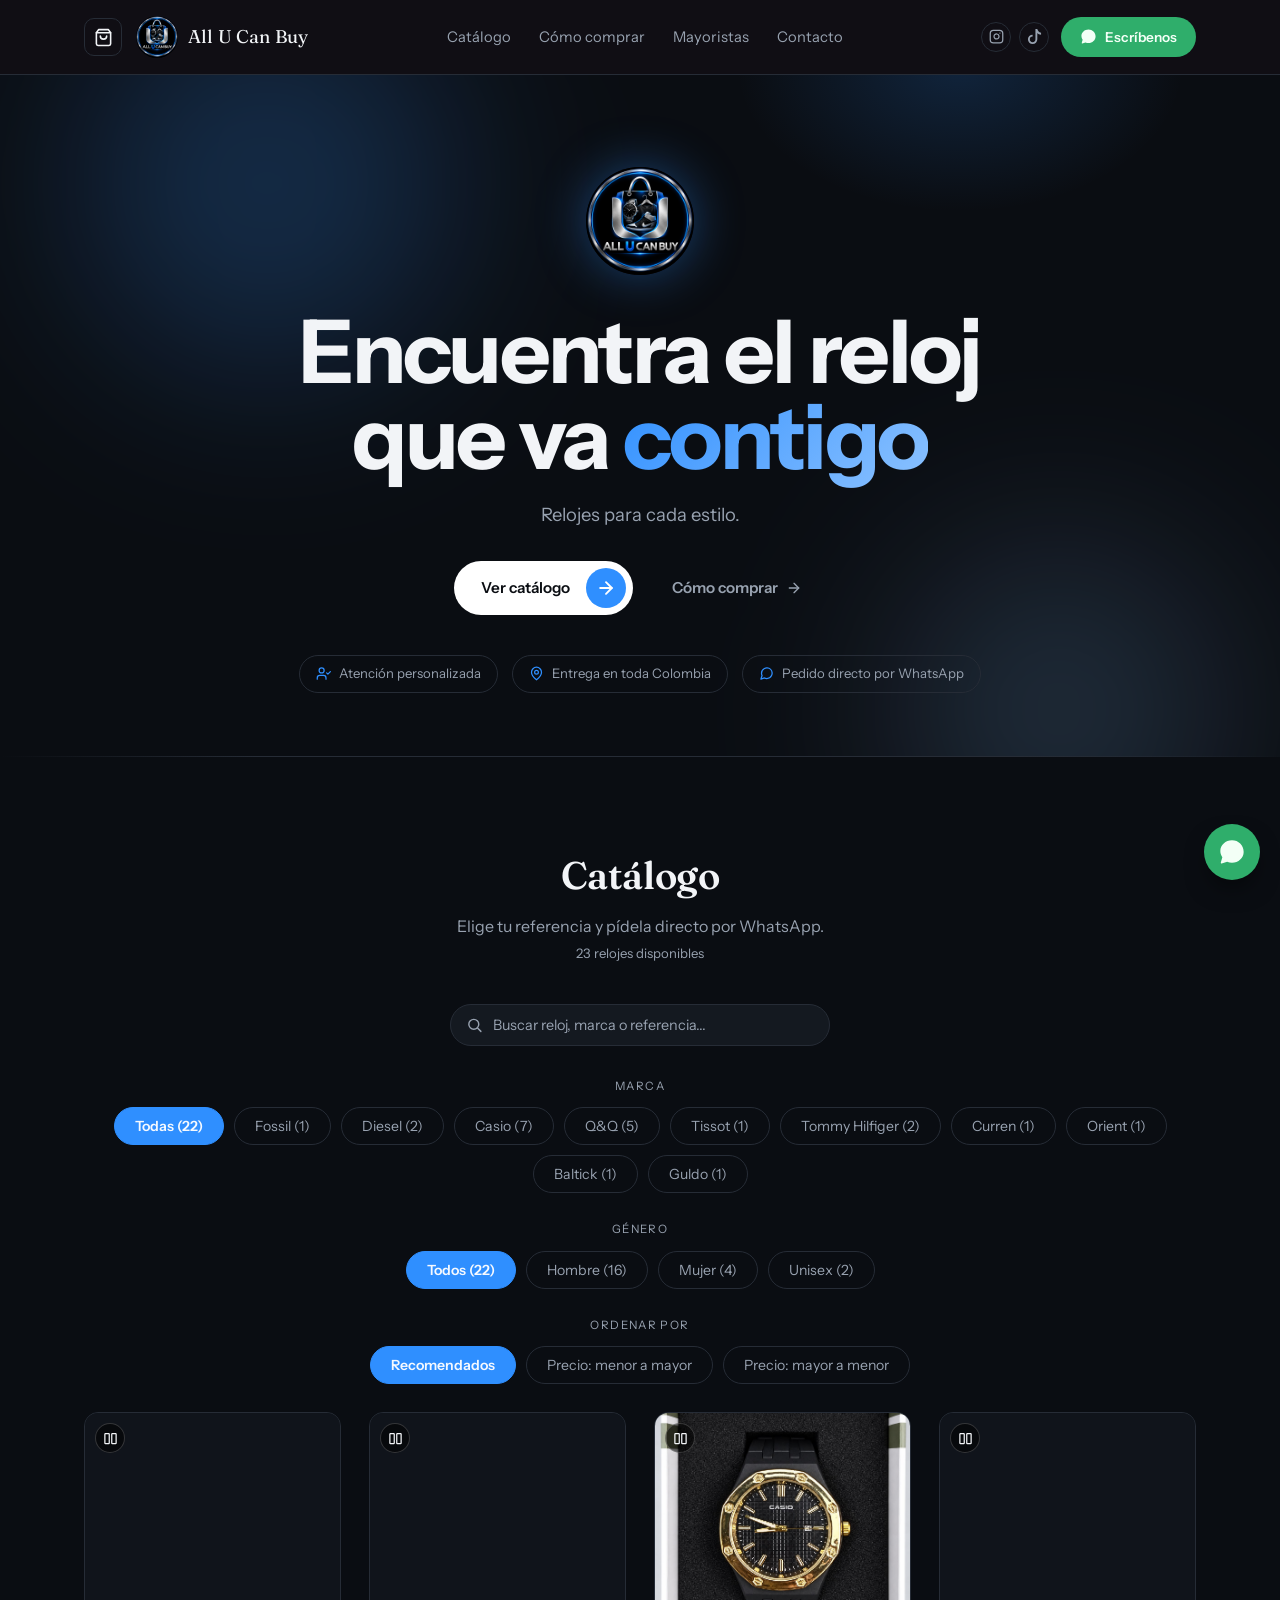
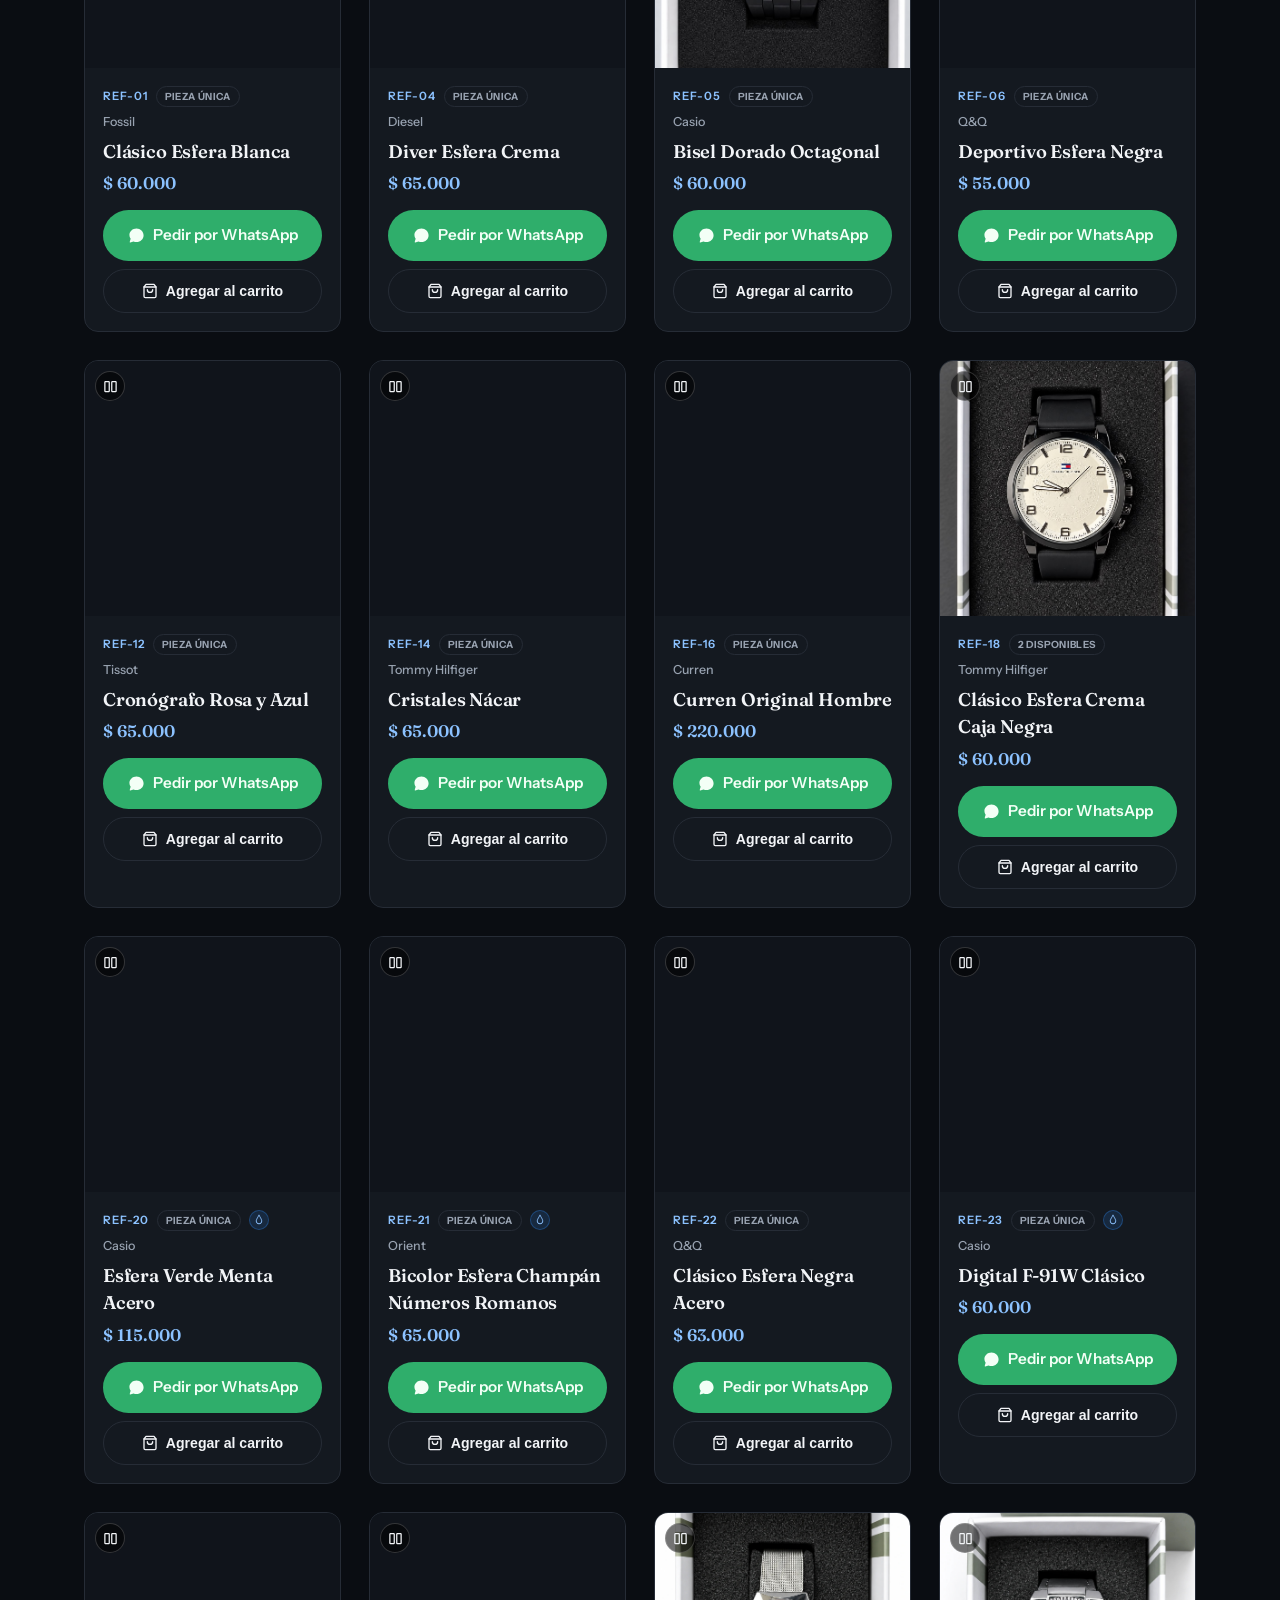
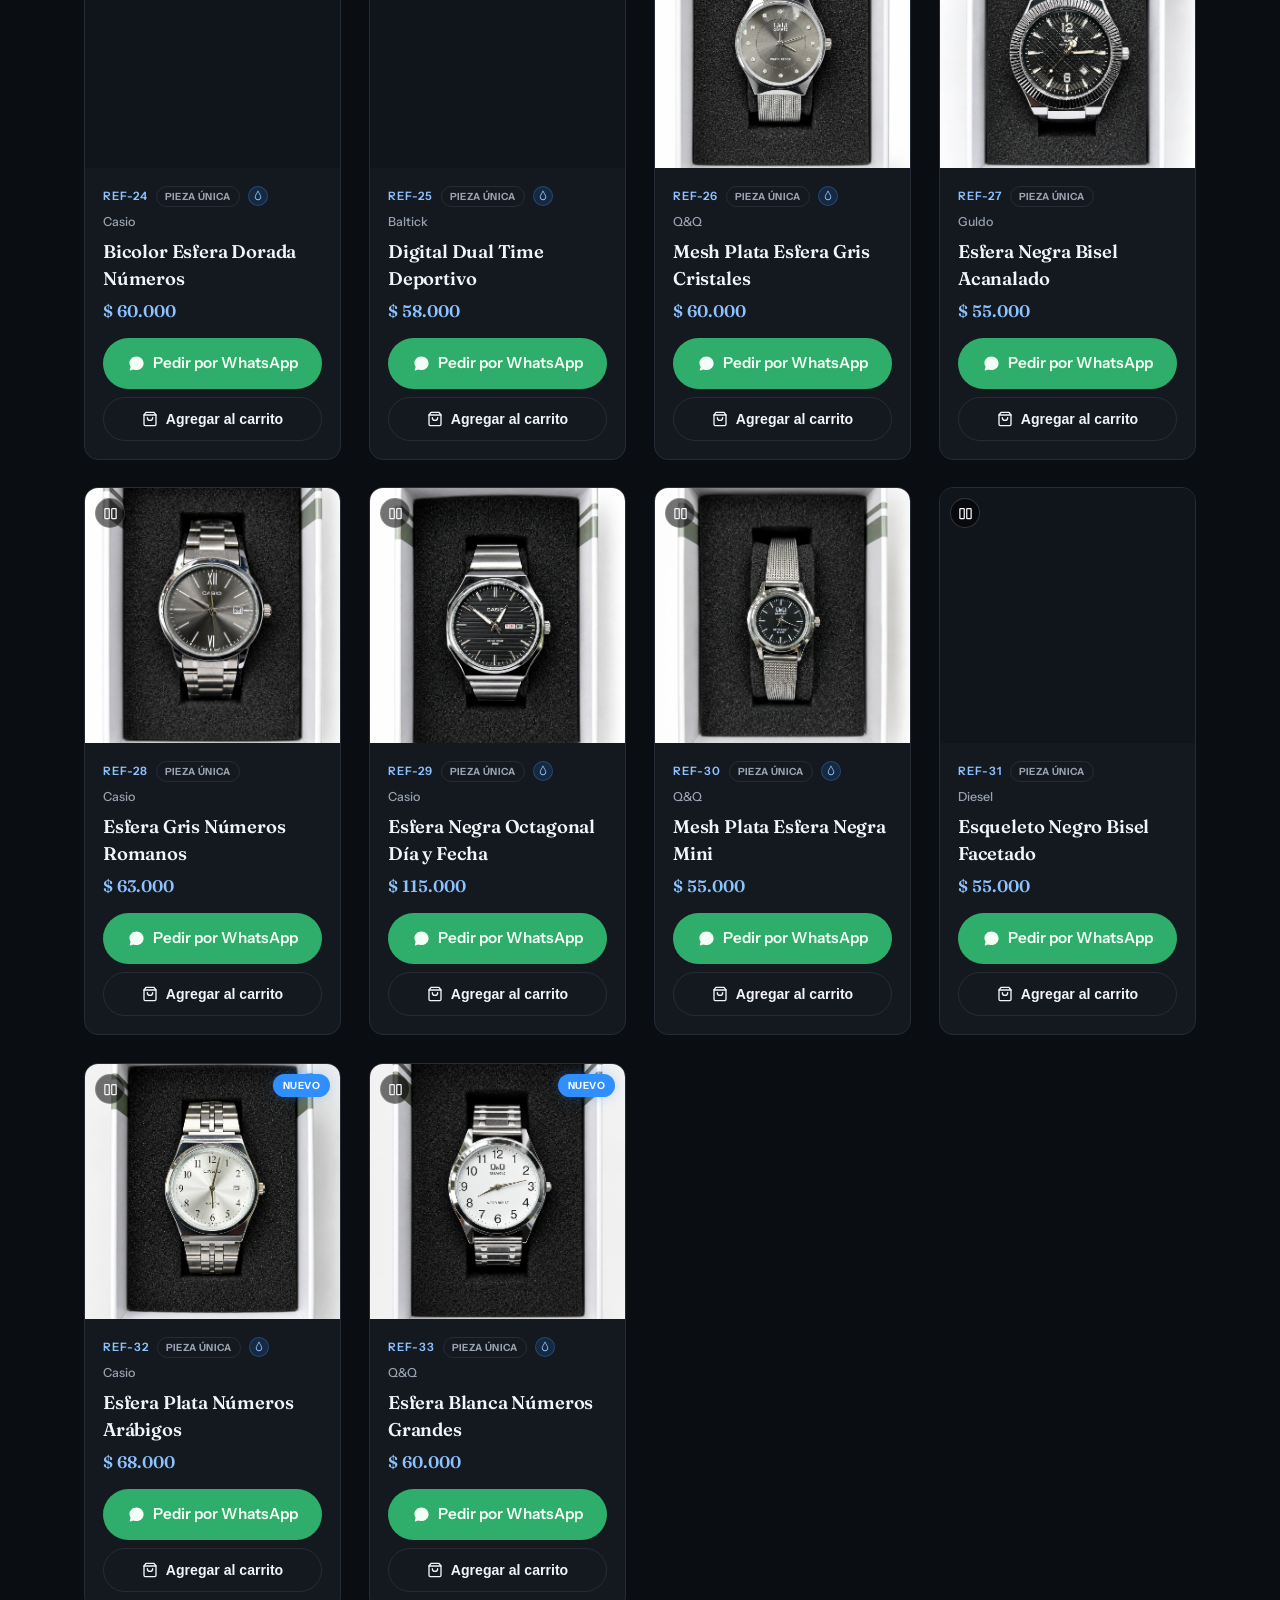
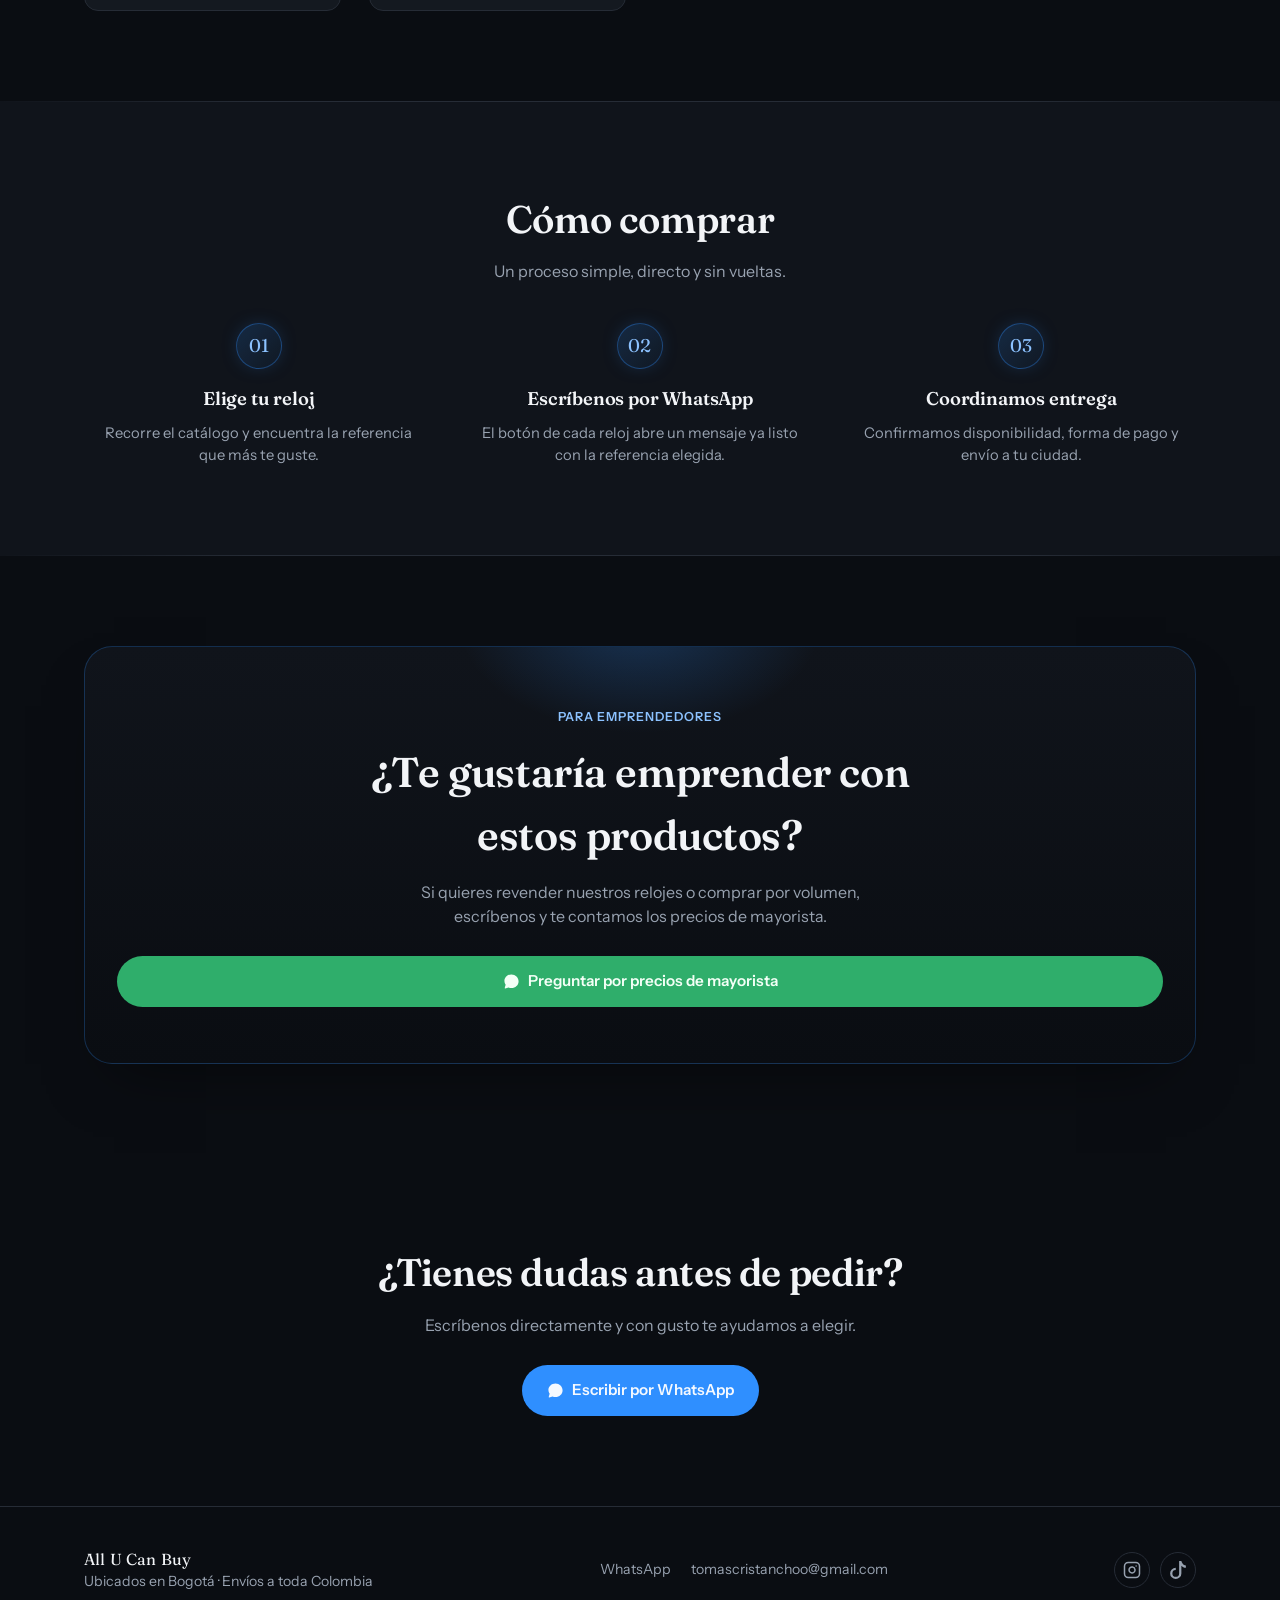
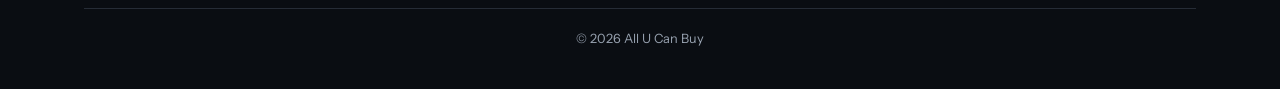
==== commit 8d705bab: "Mostrar un ícono de gota cuando el reloj es resistente al agua Nuevo campo opcional `resistenteAgua`" ====
--- a/index.html
+++ b/index.html
@@ -261,6 +261,9 @@
         <div class="watch-card__ref-row">
           <span id="modal-ref" class="watch-card__ref"></span>
           <span id="modal-unique-badge" class="unique-badge"></span>
+          <span id="modal-water-badge" class="water-badge" title="Resistente al agua" hidden>
+            <svg viewBox="0 0 24 24" fill="none" stroke="currentColor" stroke-width="2" stroke-linecap="round" stroke-linejoin="round" aria-hidden="true"><path d="M12 2.69s-5.5 7.6-5.5 11.5a5.5 5.5 0 0 0 11 0c0-3.9-5.5-11.5-5.5-11.5Z"/></svg>
+          </span>
         </div>
         <span id="modal-brand" class="watch-card__brand"></span>
         <h3 id="modal-title"></h3>
--- a/css/styles.css
+++ b/css/styles.css
@@ -1088,6 +1088,24 @@
   white-space: nowrap;
 }
 
+.water-badge {
+  display: inline-flex;
+  align-items: center;
+  justify-content: center;
+  flex-shrink: 0;
+  width: 20px;
+  height: 20px;
+  border-radius: 50%;
+  color: var(--accent-soft);
+  background: rgba(47, 143, 255, 0.14);
+  border: 1px solid rgba(47, 143, 255, 0.3);
+}
+
+.water-badge svg {
+  width: 12px;
+  height: 12px;
+}
+
 .watch-card__brand {
   font-size: 0.78rem;
   color: var(--text-muted);
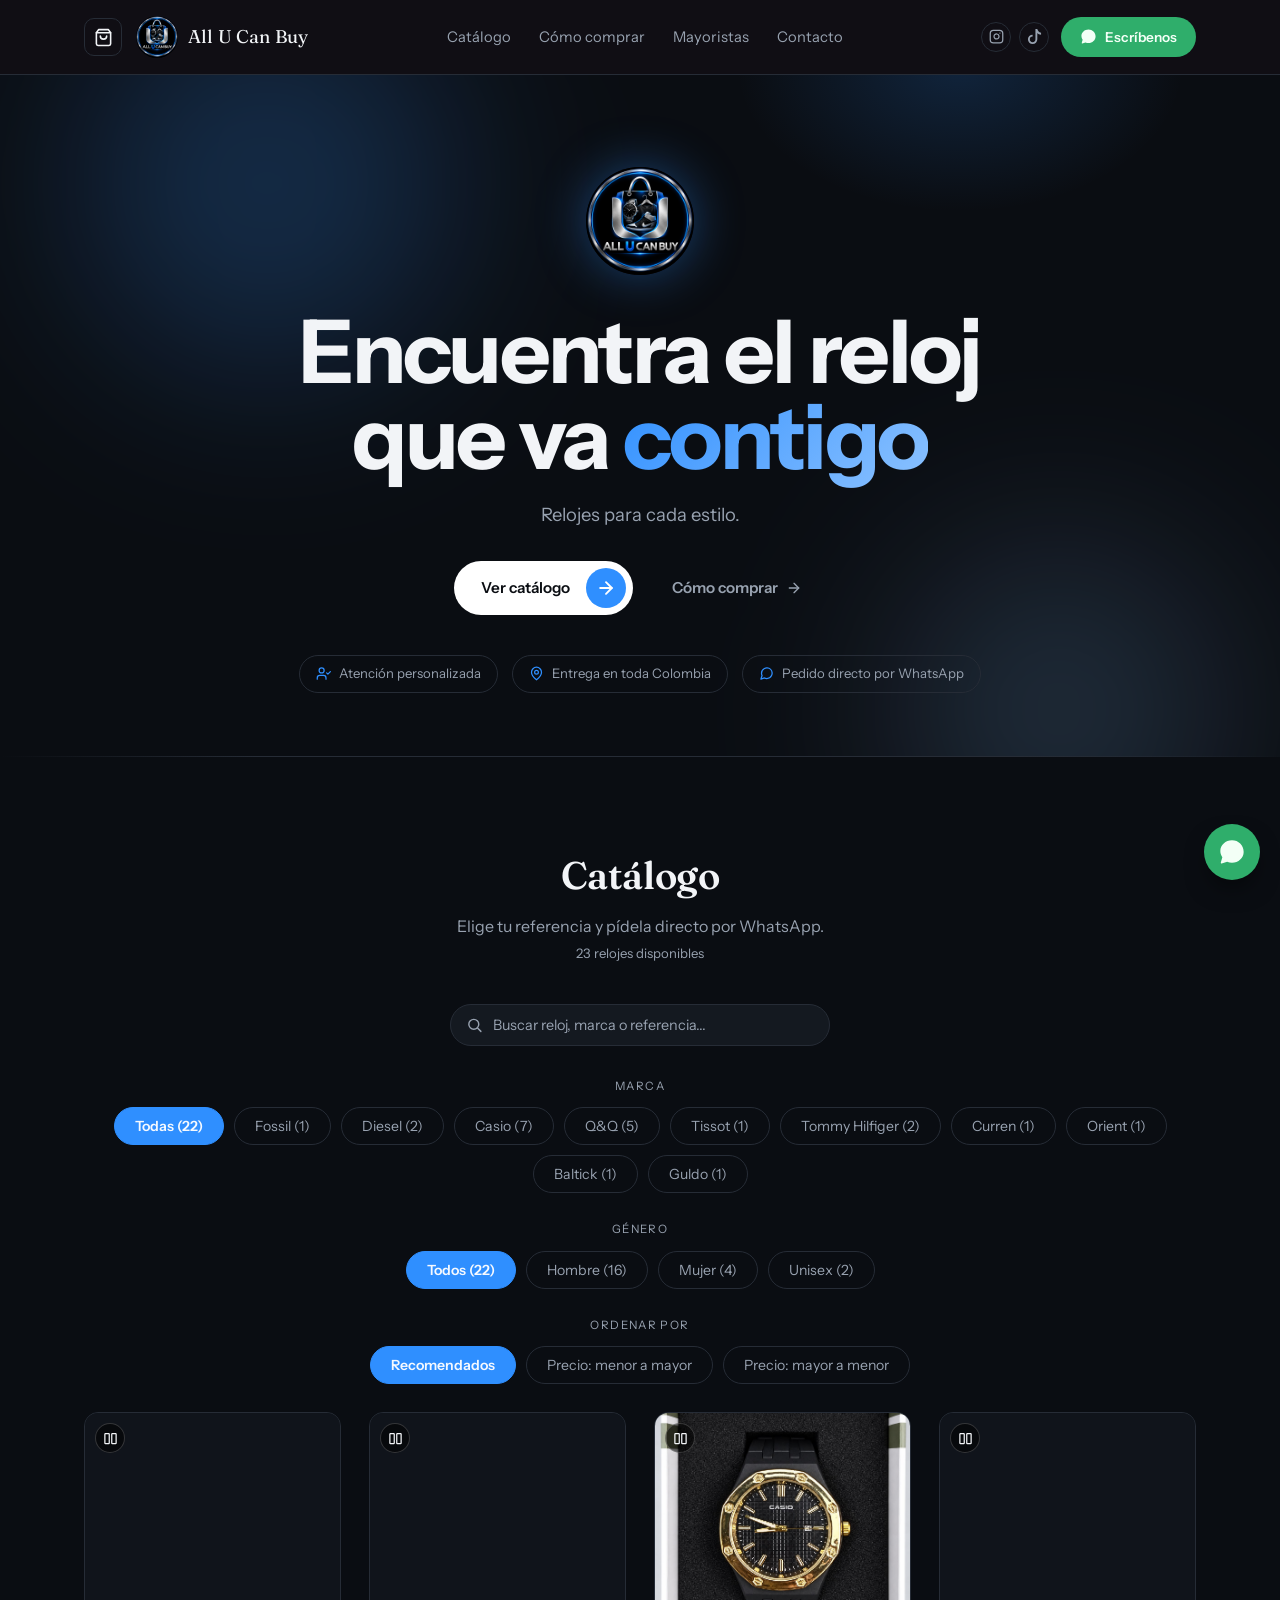
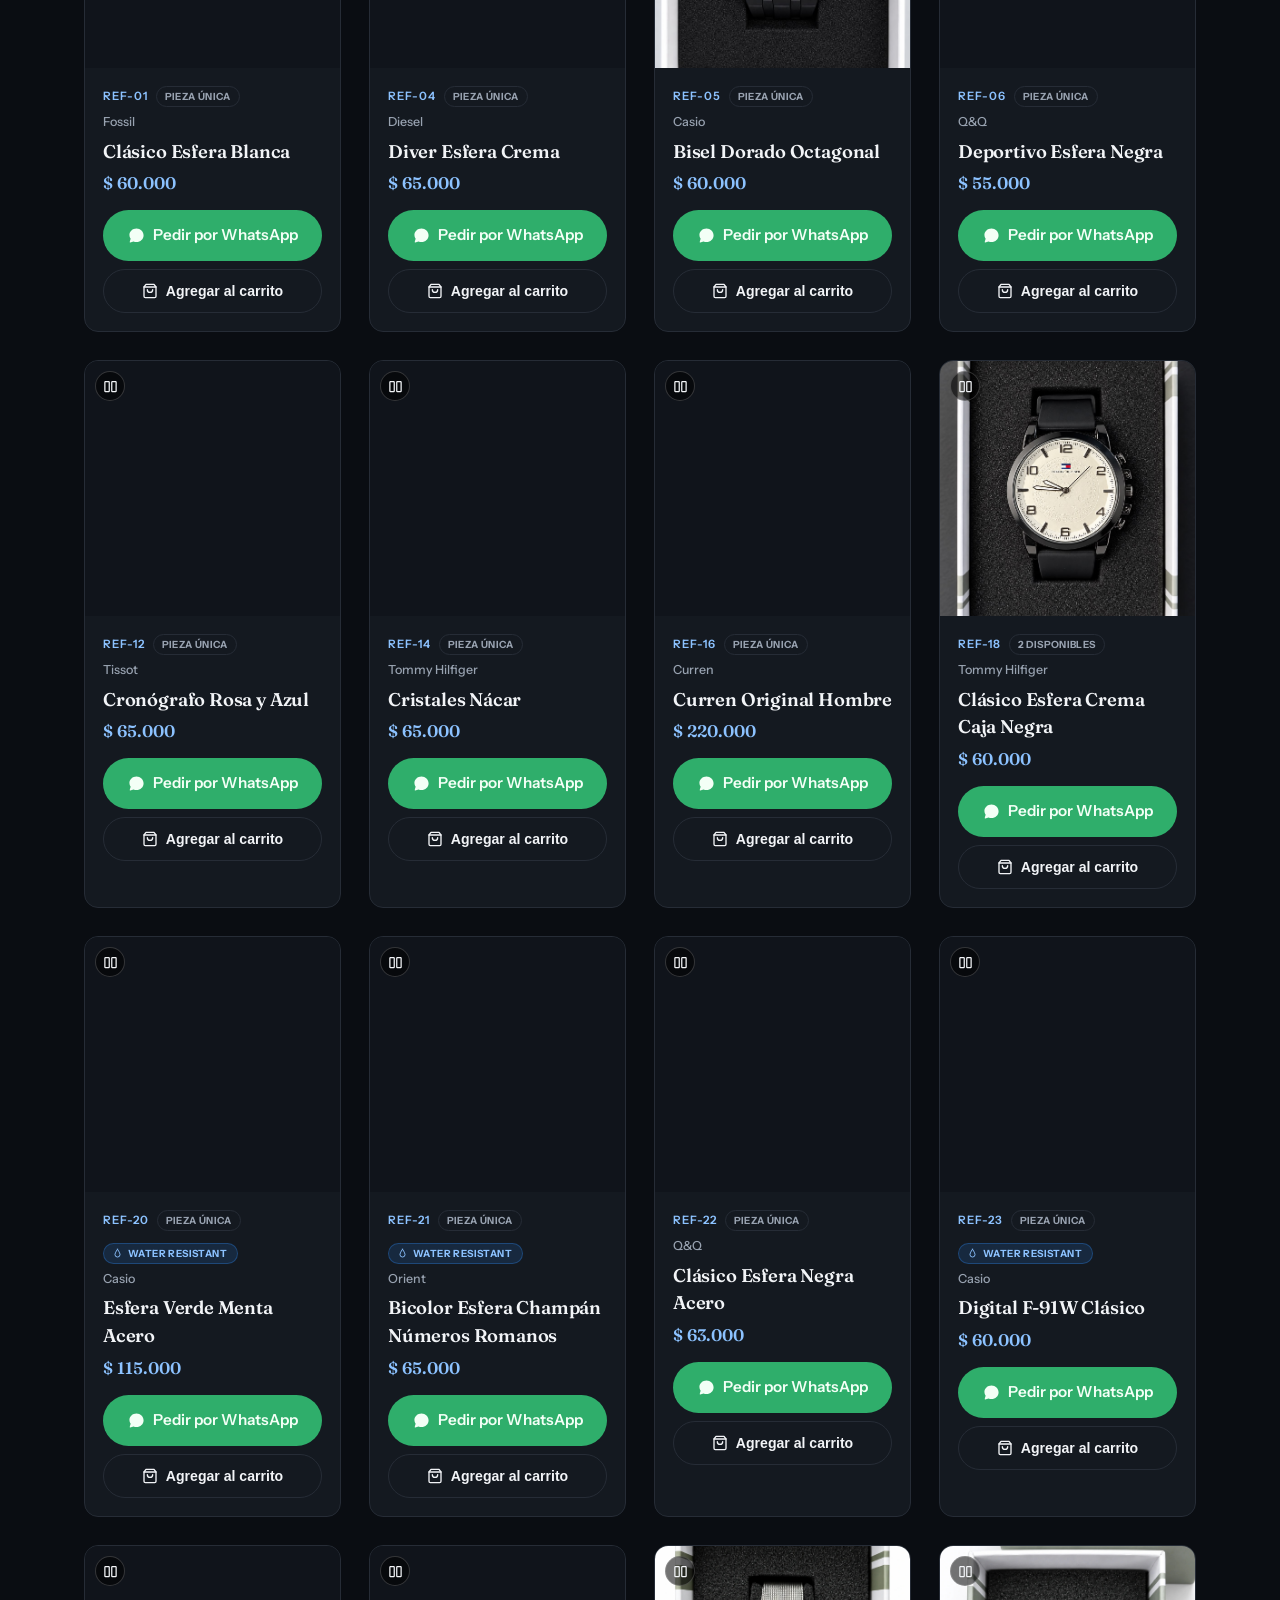
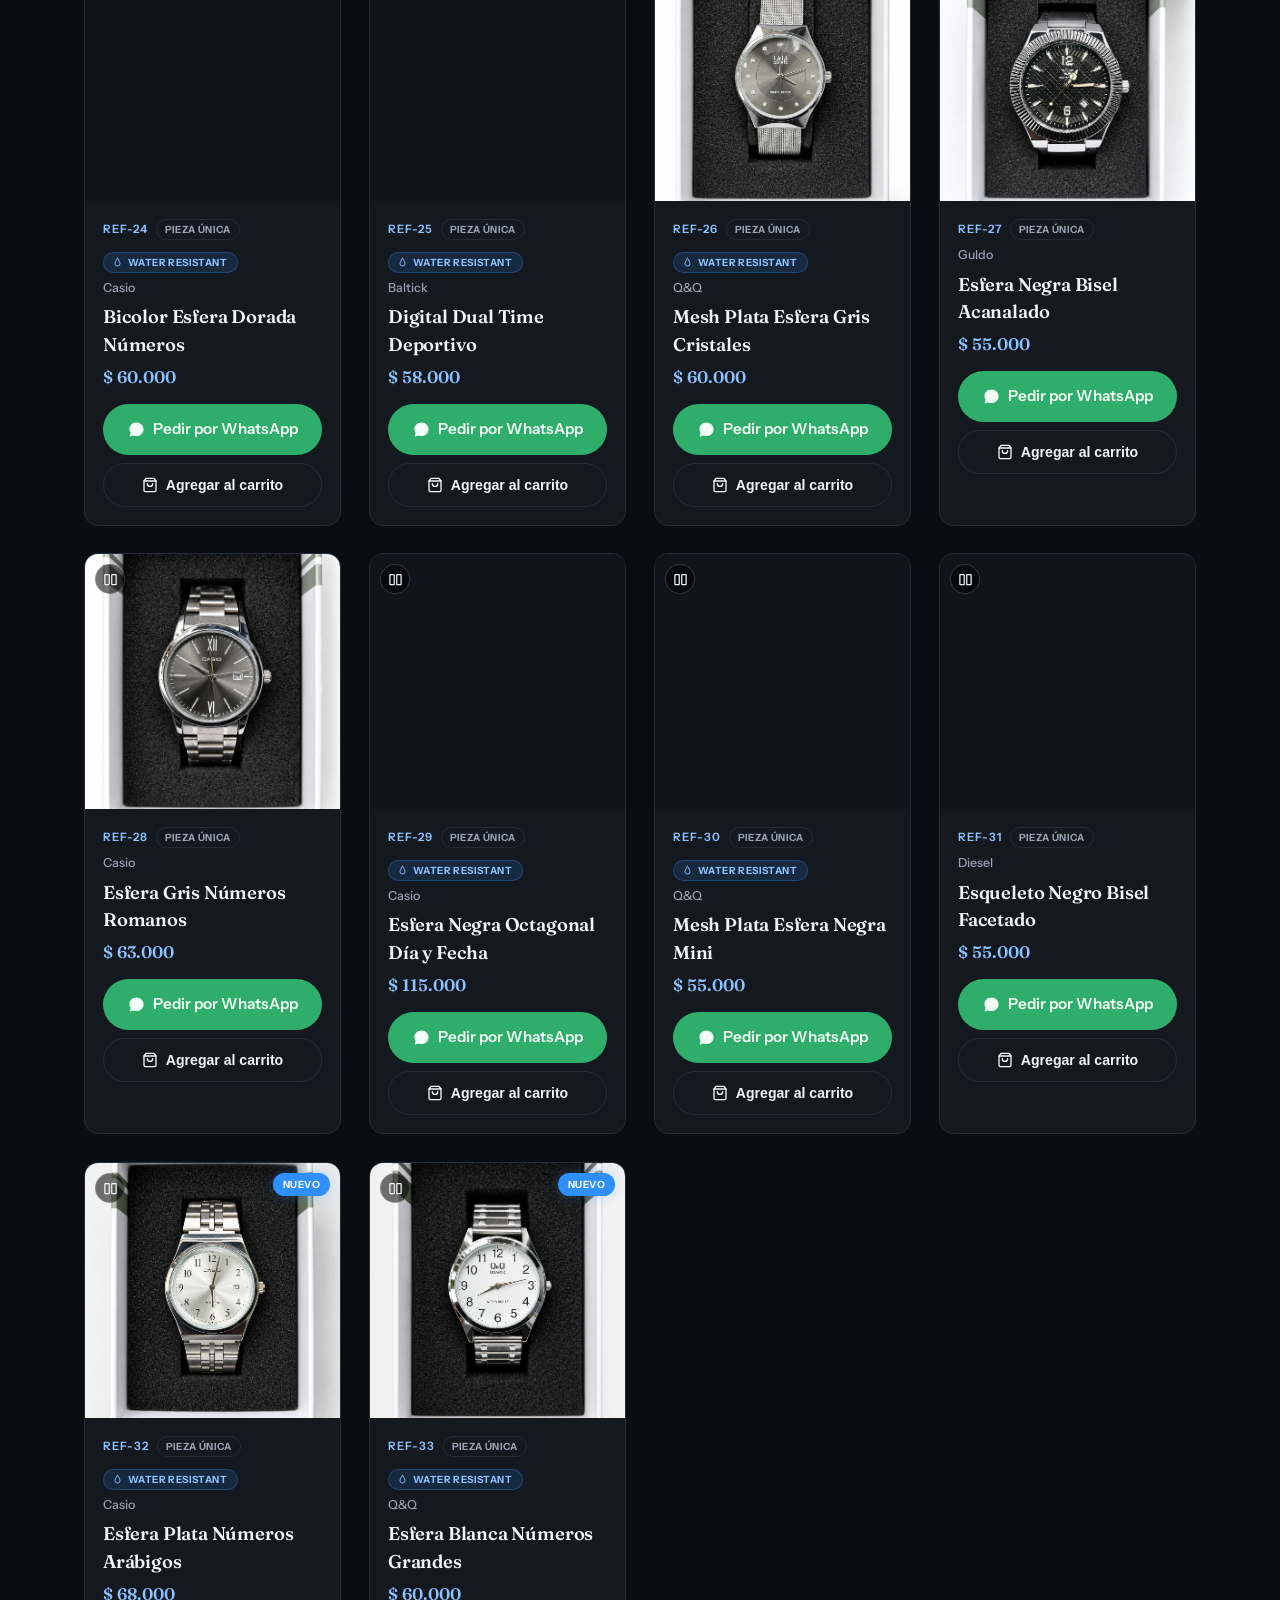
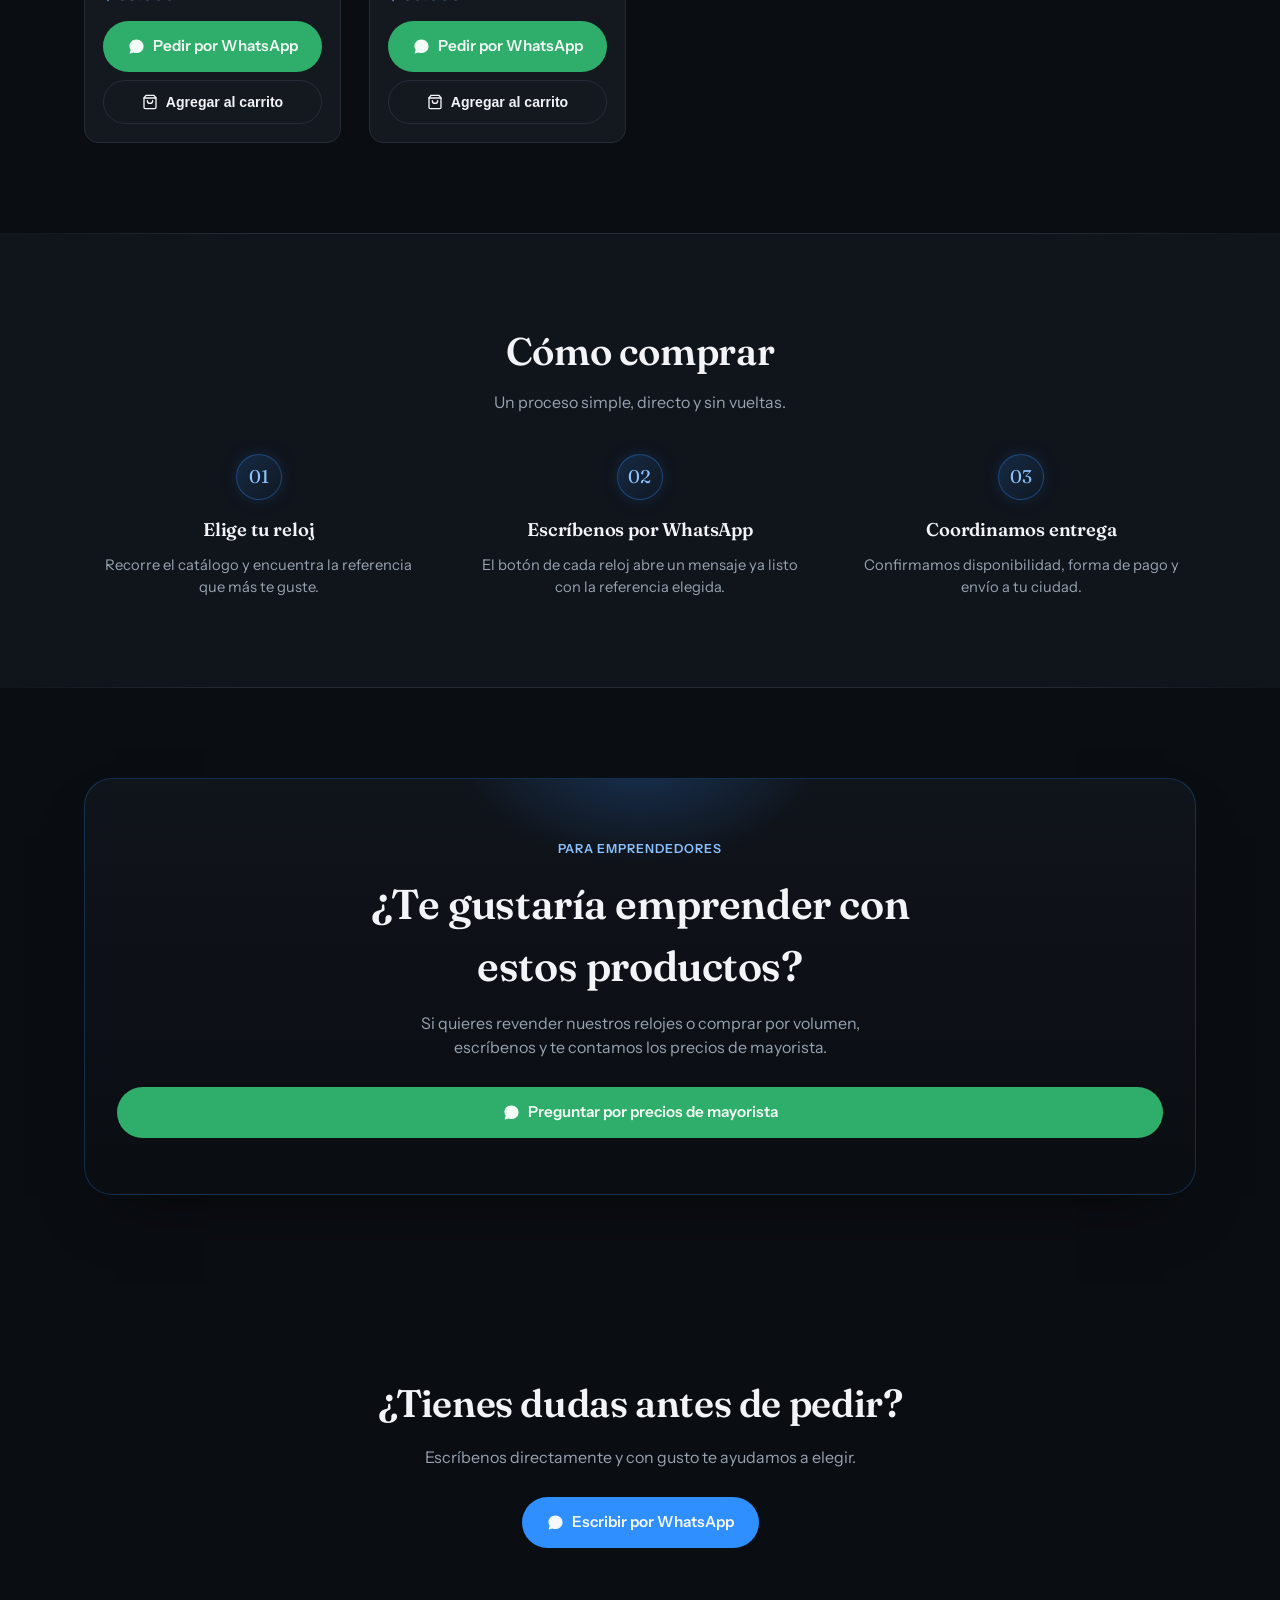
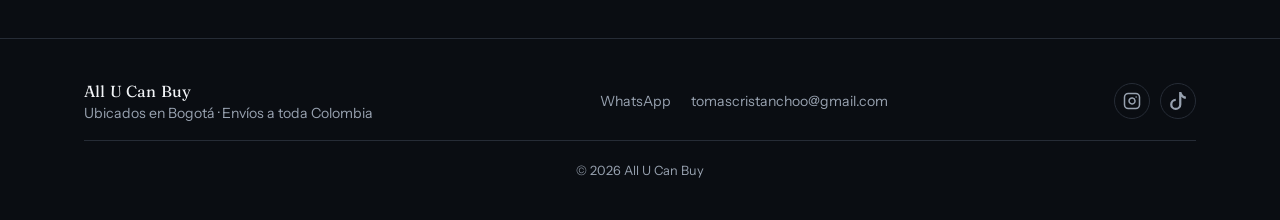
==== commit 6c6a72de: "Mostrar el texto "Water Resistant" en el badge, no solo el ícono El badge de resistencia al agua aho" ====
--- a/index.html
+++ b/index.html
@@ -261,10 +261,11 @@
         <div class="watch-card__ref-row">
           <span id="modal-ref" class="watch-card__ref"></span>
           <span id="modal-unique-badge" class="unique-badge"></span>
-          <span id="modal-water-badge" class="water-badge" title="Resistente al agua" hidden>
-            <svg viewBox="0 0 24 24" fill="none" stroke="currentColor" stroke-width="2" stroke-linecap="round" stroke-linejoin="round" aria-hidden="true"><path d="M12 2.69s-5.5 7.6-5.5 11.5a5.5 5.5 0 0 0 11 0c0-3.9-5.5-11.5-5.5-11.5Z"/></svg>
-          </span>
-        </div>
+        </div>
+        <span id="modal-water-badge" class="water-badge" title="Resistente al agua" hidden>
+          <svg viewBox="0 0 24 24" fill="none" stroke="currentColor" stroke-width="2" stroke-linecap="round" stroke-linejoin="round" aria-hidden="true"><path d="M12 2.69s-5.5 7.6-5.5 11.5a5.5 5.5 0 0 0 11 0c0-3.9-5.5-11.5-5.5-11.5Z"/></svg>
+          Water Resistant
+        </span>
         <span id="modal-brand" class="watch-card__brand"></span>
         <h3 id="modal-title"></h3>
         <p id="modal-price" class="watch-card__price"></p>
--- a/css/styles.css
+++ b/css/styles.css
@@ -1091,19 +1091,25 @@
 .water-badge {
   display: inline-flex;
   align-items: center;
-  justify-content: center;
-  flex-shrink: 0;
-  width: 20px;
-  height: 20px;
-  border-radius: 50%;
+  gap: 5px;
+  width: fit-content;
+  font-size: 0.62rem;
+  font-weight: 700;
+  letter-spacing: 0.04em;
+  text-transform: uppercase;
   color: var(--accent-soft);
   background: rgba(47, 143, 255, 0.14);
   border: 1px solid rgba(47, 143, 255, 0.3);
+  border-radius: 999px;
+  padding: 2px 10px 2px 8px;
+  margin-top: 6px;
+  white-space: nowrap;
 }
 
 .water-badge svg {
-  width: 12px;
-  height: 12px;
+  width: 11px;
+  height: 11px;
+  flex-shrink: 0;
 }
 
 .watch-card__brand {
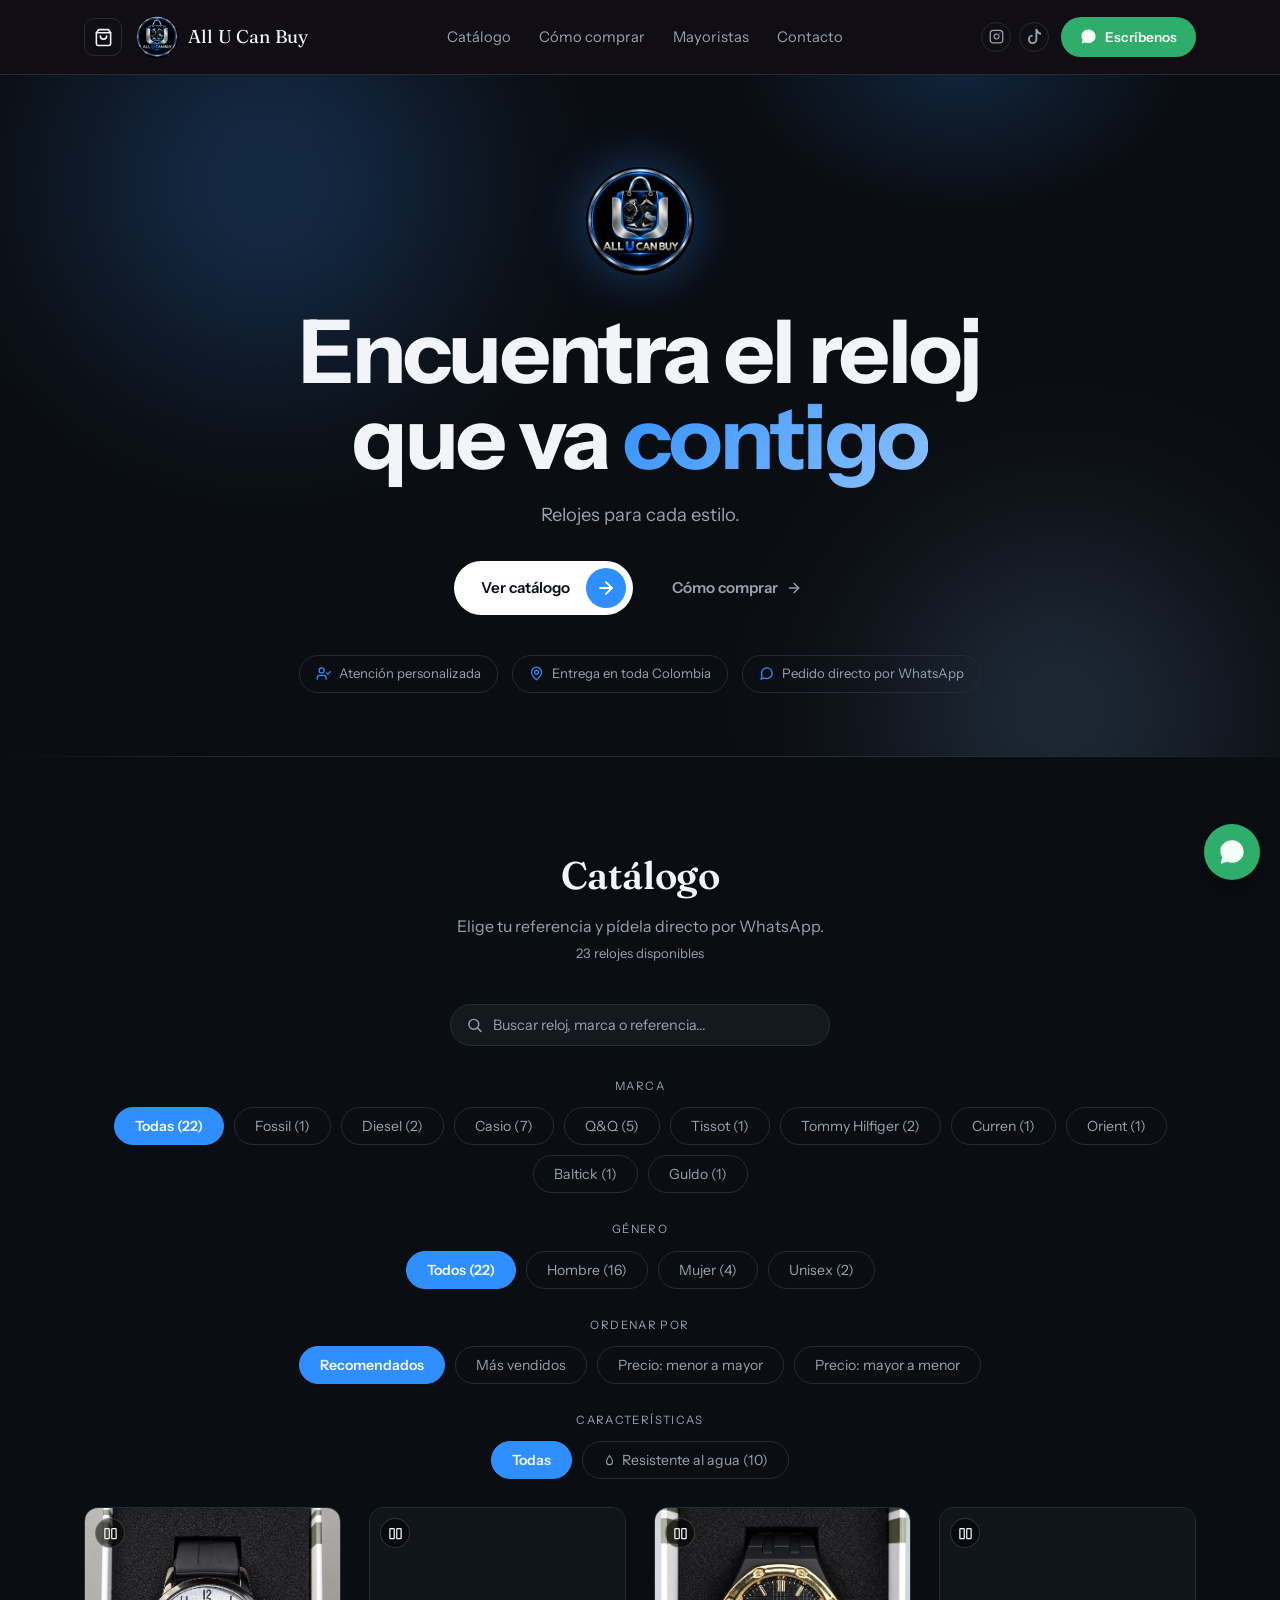
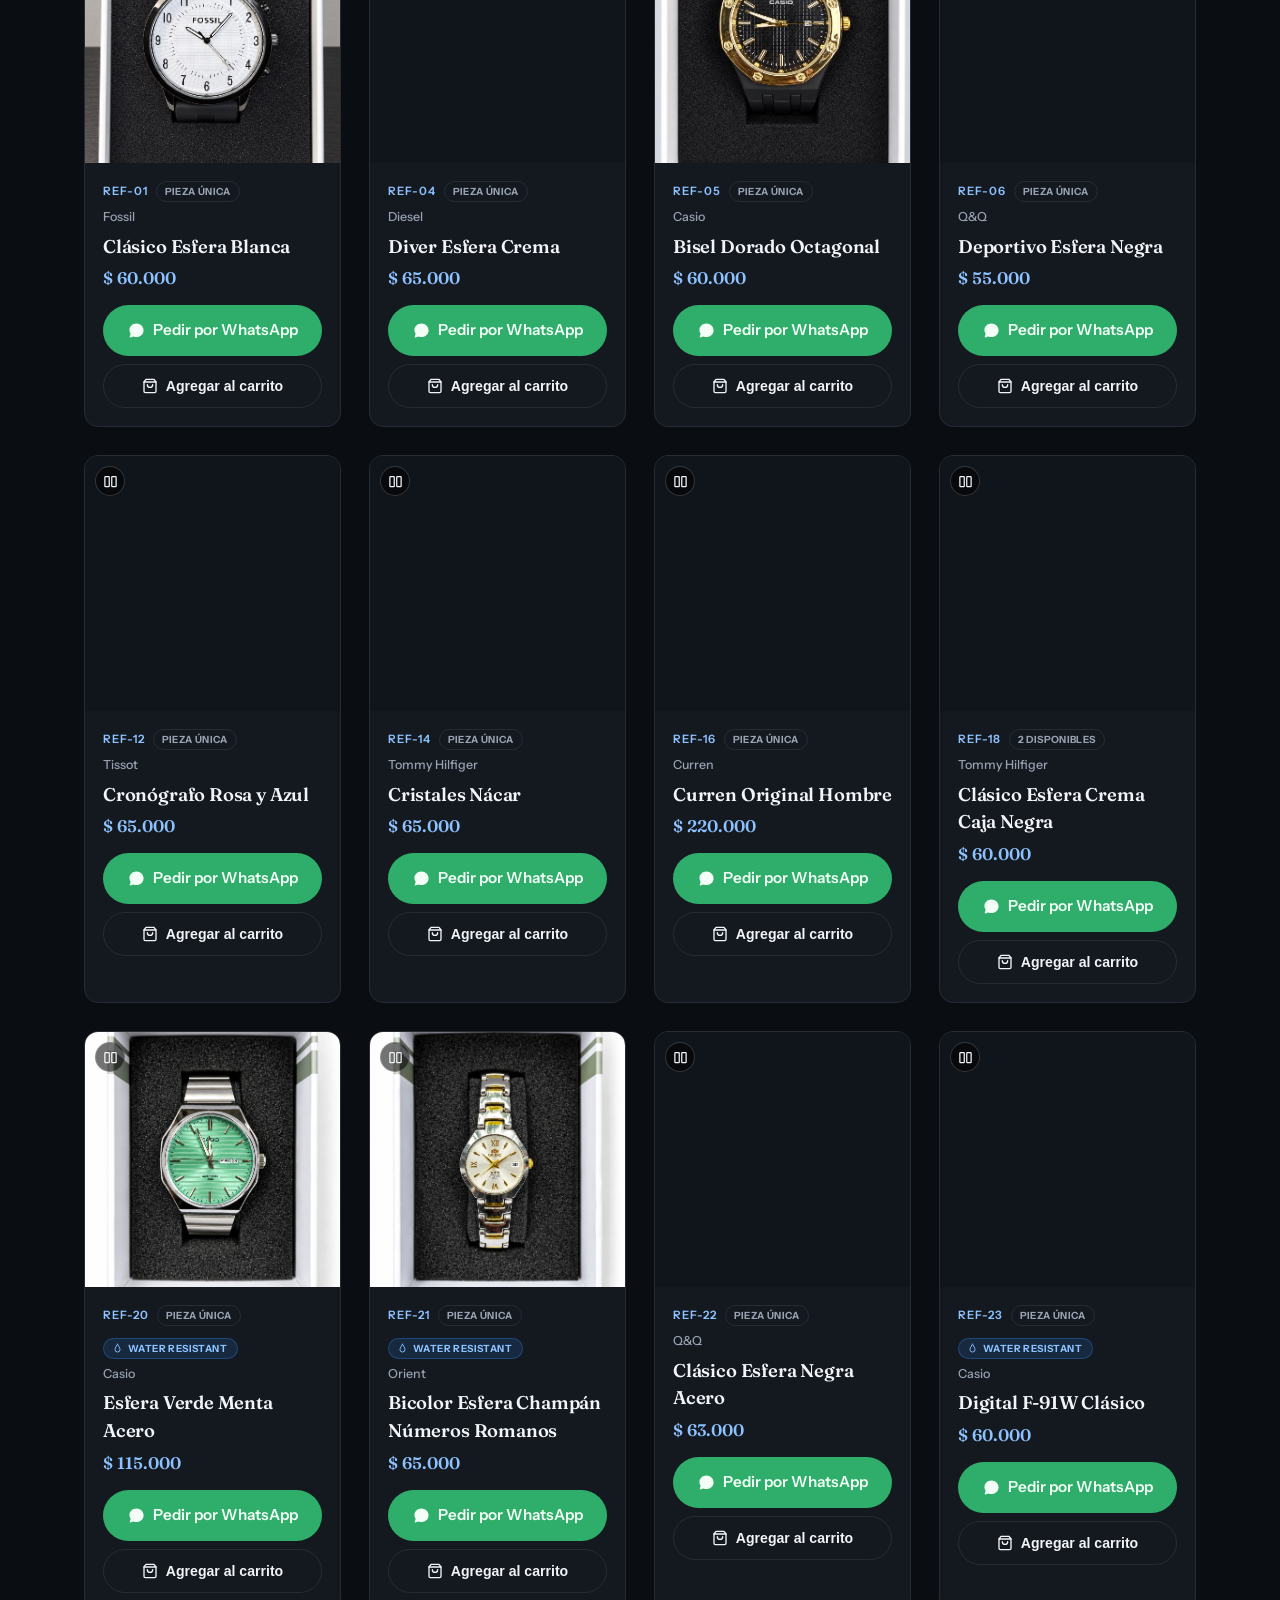
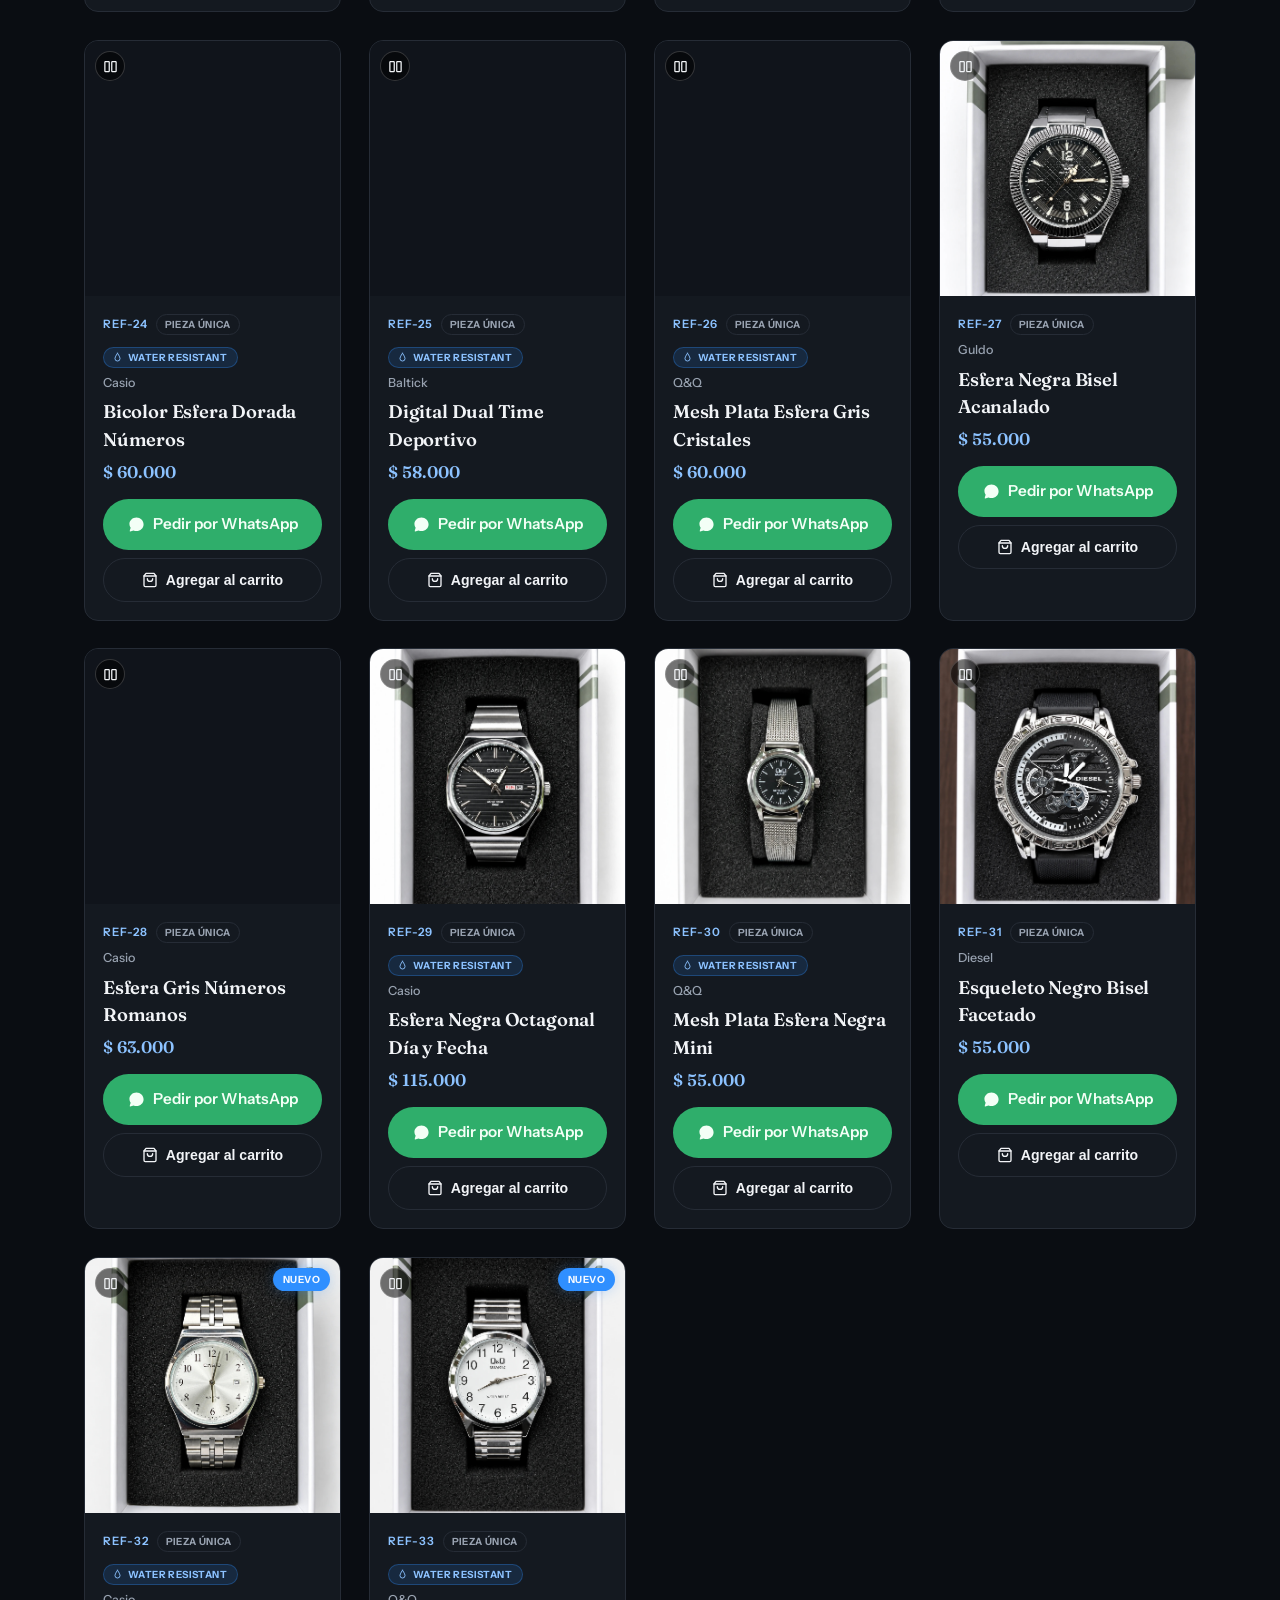
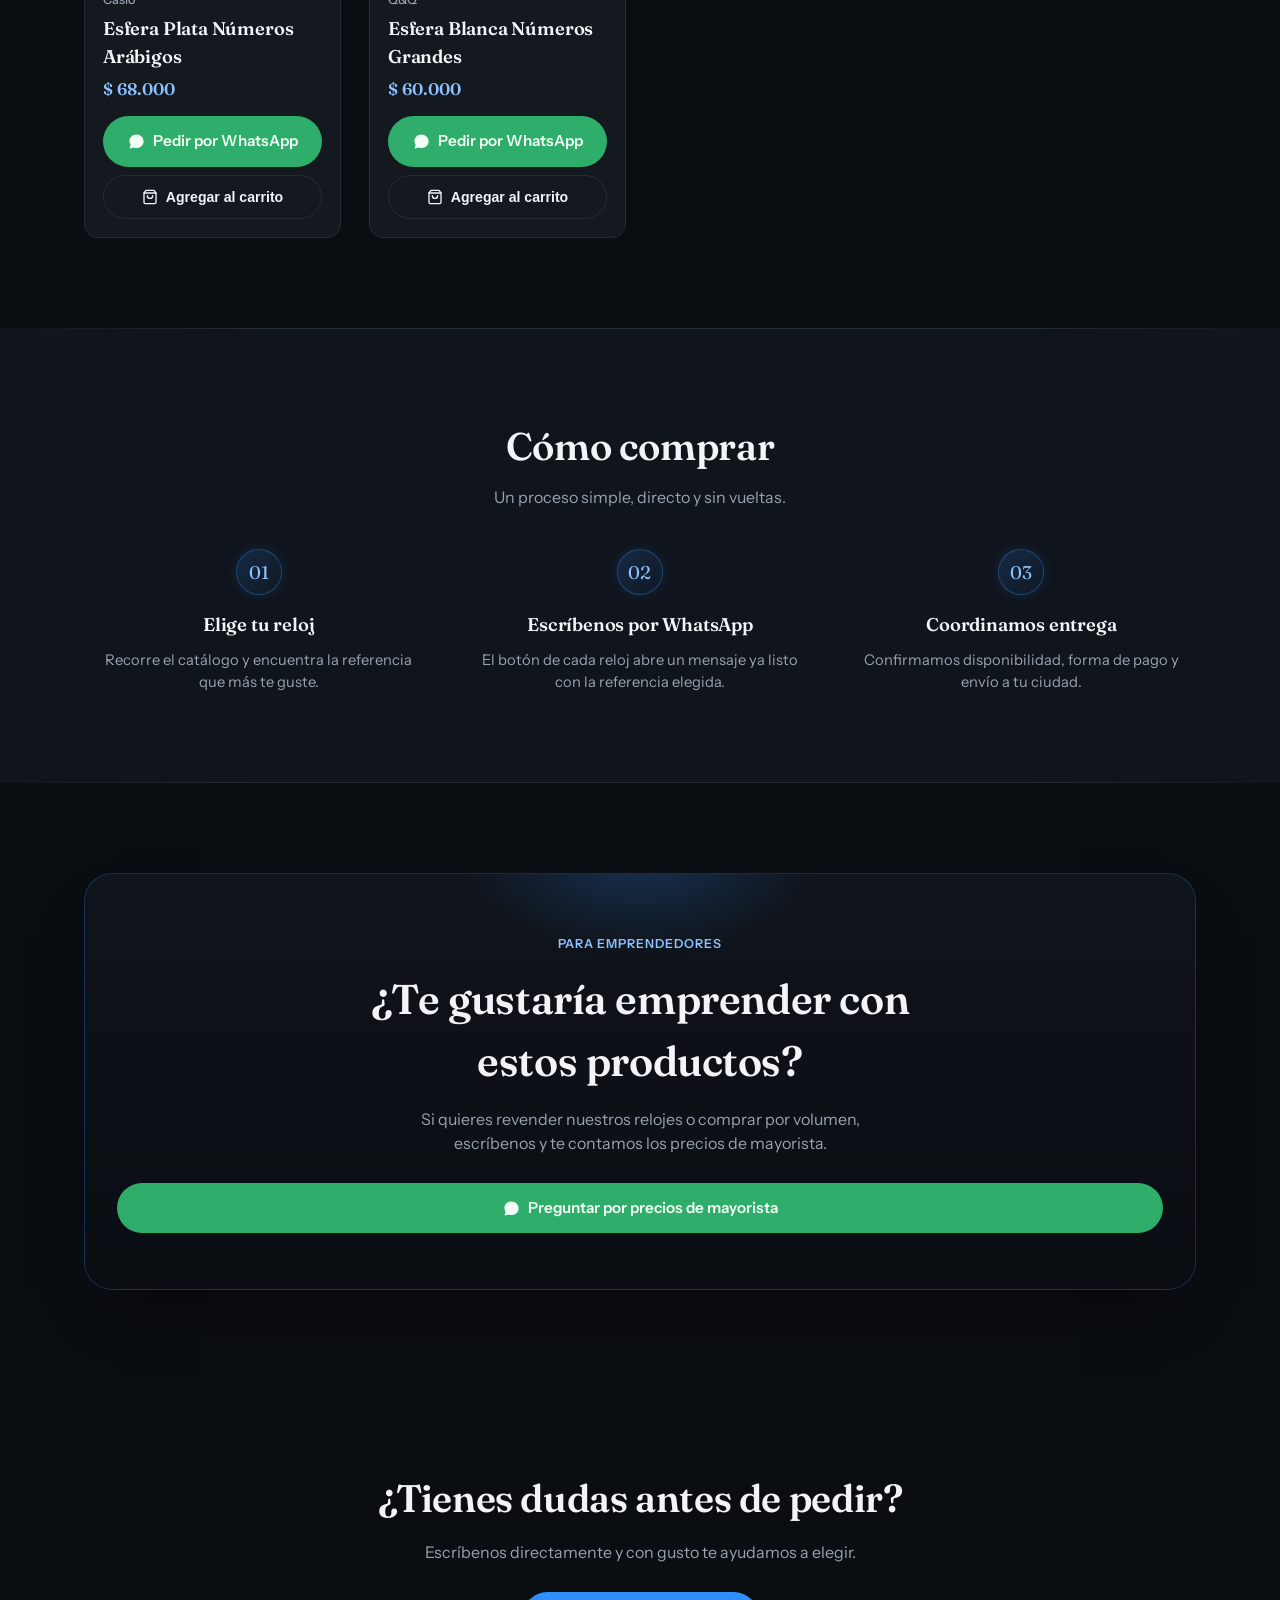
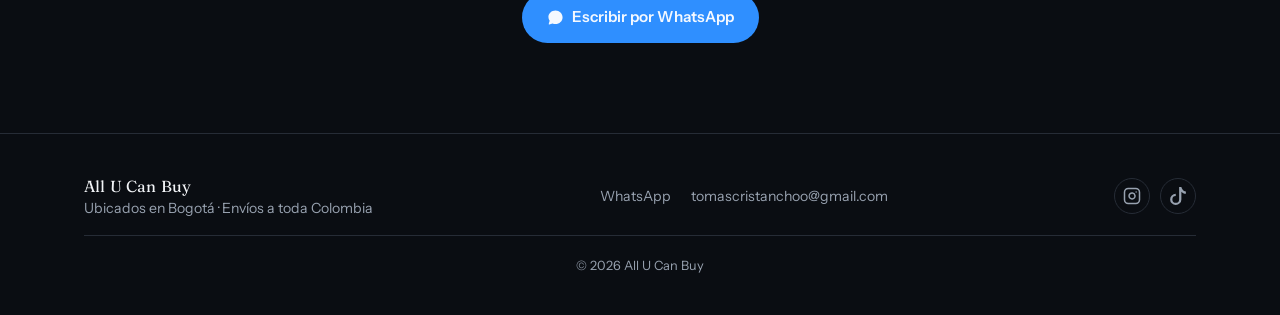
==== commit cddc0123: "Agregar filtro "Resistente al agua" al catálogo Nueva fila de filtros "Características" con un chip " ====
--- a/index.html
+++ b/index.html
@@ -142,6 +142,10 @@
           <span class="filter-group__label">Ordenar por</span>
           <div id="filter-sort" class="catalog-filters"></div>
         </div>
+        <div class="filter-group reveal" hidden>
+          <span class="filter-group__label">Características</span>
+          <div id="filter-water" class="catalog-filters"></div>
+        </div>
         <div id="catalog-grid" class="catalog-grid"></div>
         <div id="catalog-empty" class="catalog-empty" hidden>
           <svg viewBox="0 0 24 24" fill="none" stroke="currentColor" stroke-width="1.5" stroke-linecap="round" stroke-linejoin="round" aria-hidden="true"><circle cx="11" cy="11" r="7"/><line x1="21" y1="21" x2="16.65" y2="16.65"/><line x1="8" y1="11" x2="14" y2="11"/></svg>
--- a/css/styles.css
+++ b/css/styles.css
@@ -874,6 +874,18 @@
   font-weight: 600;
 }
 
+.chip--water {
+  display: inline-flex;
+  align-items: center;
+  gap: 6px;
+}
+
+.chip--water svg {
+  width: 13px;
+  height: 13px;
+  flex-shrink: 0;
+}
+
 .catalog-grid {
   display: grid;
   grid-template-columns: repeat(auto-fill, minmax(240px, 1fr));
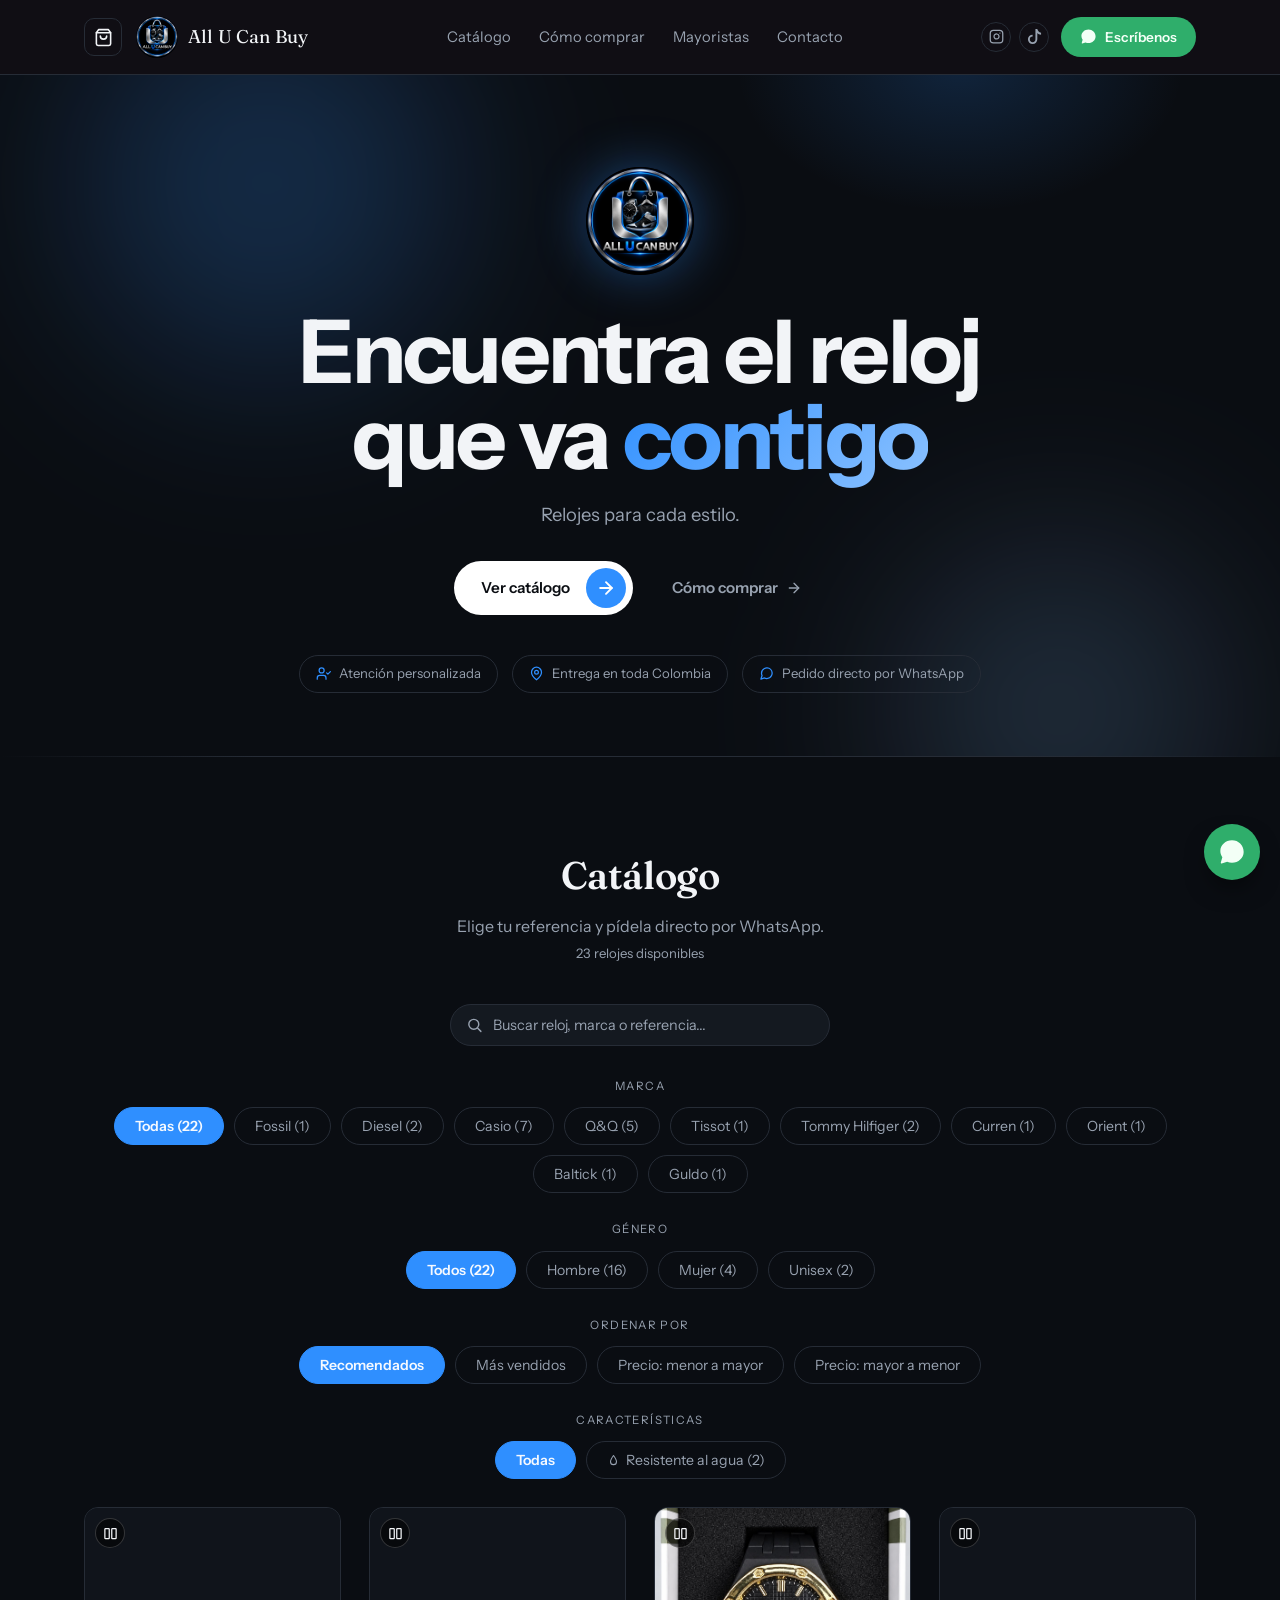
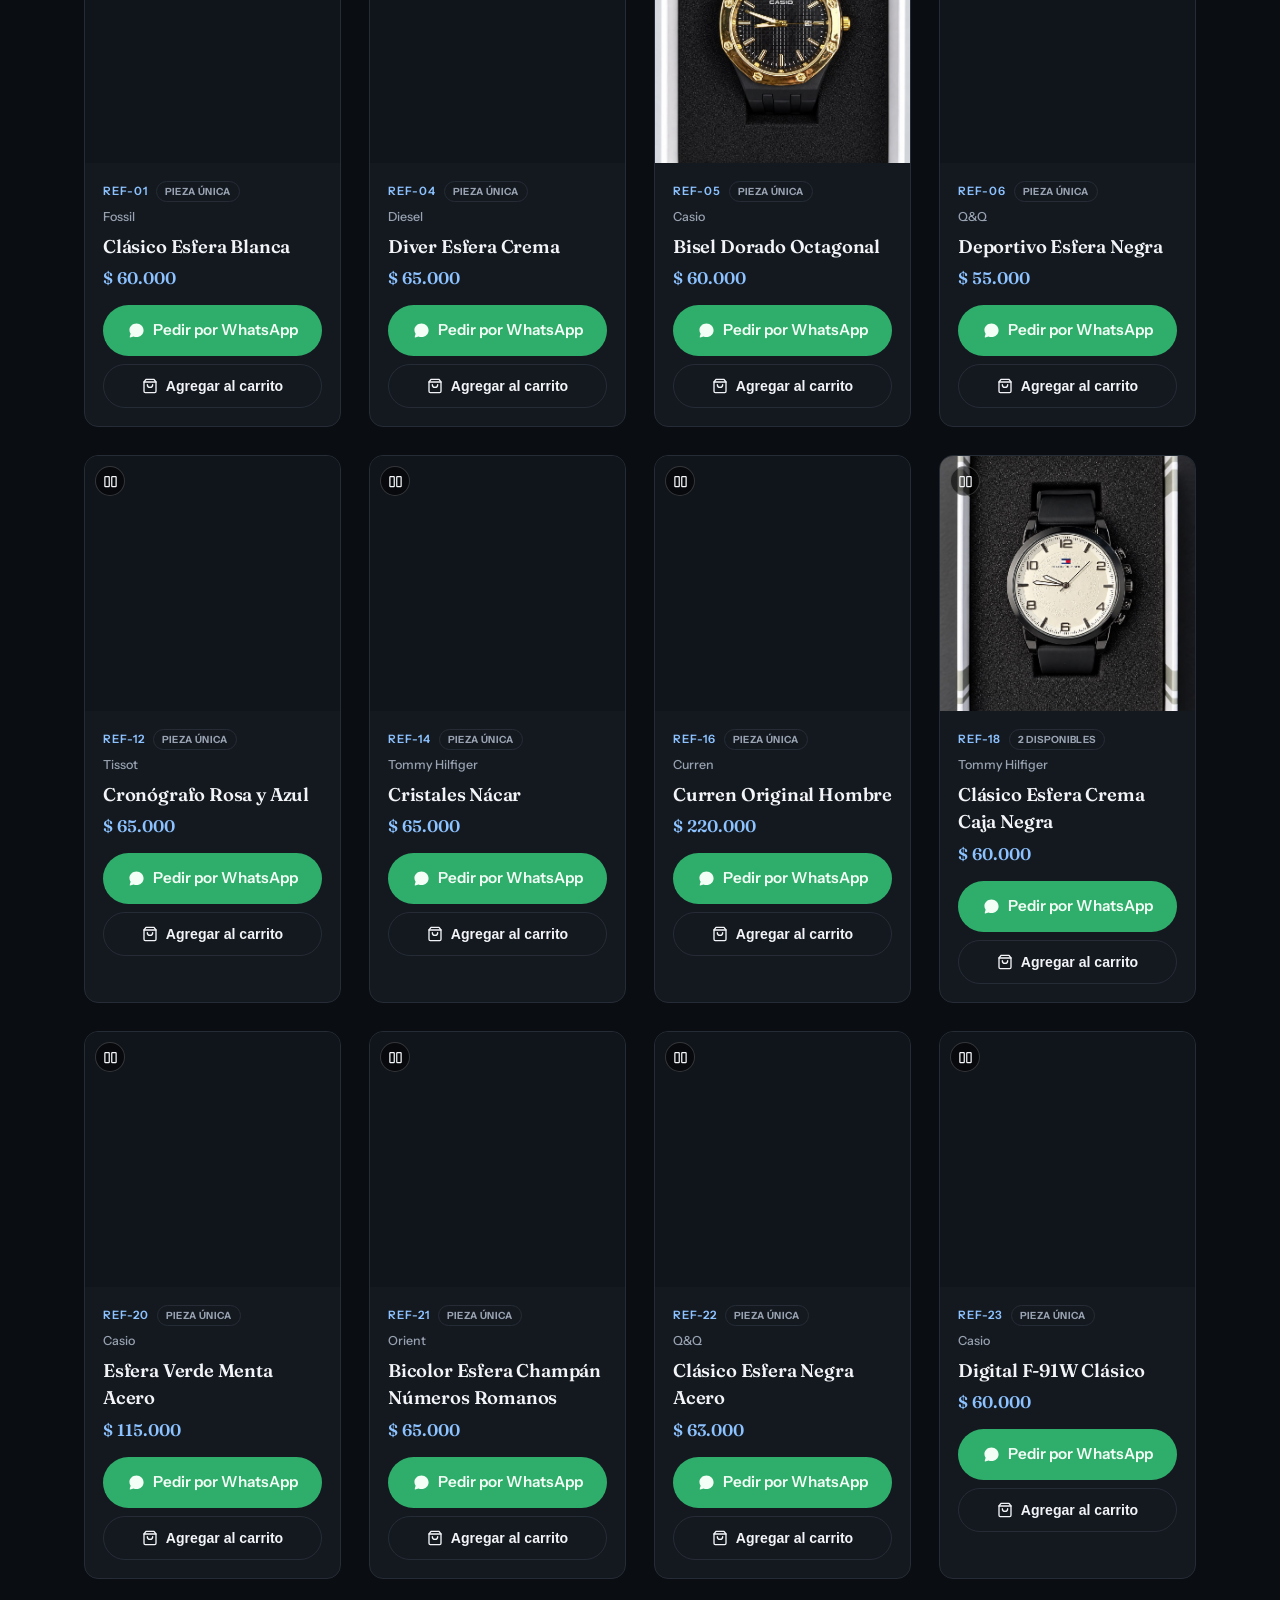
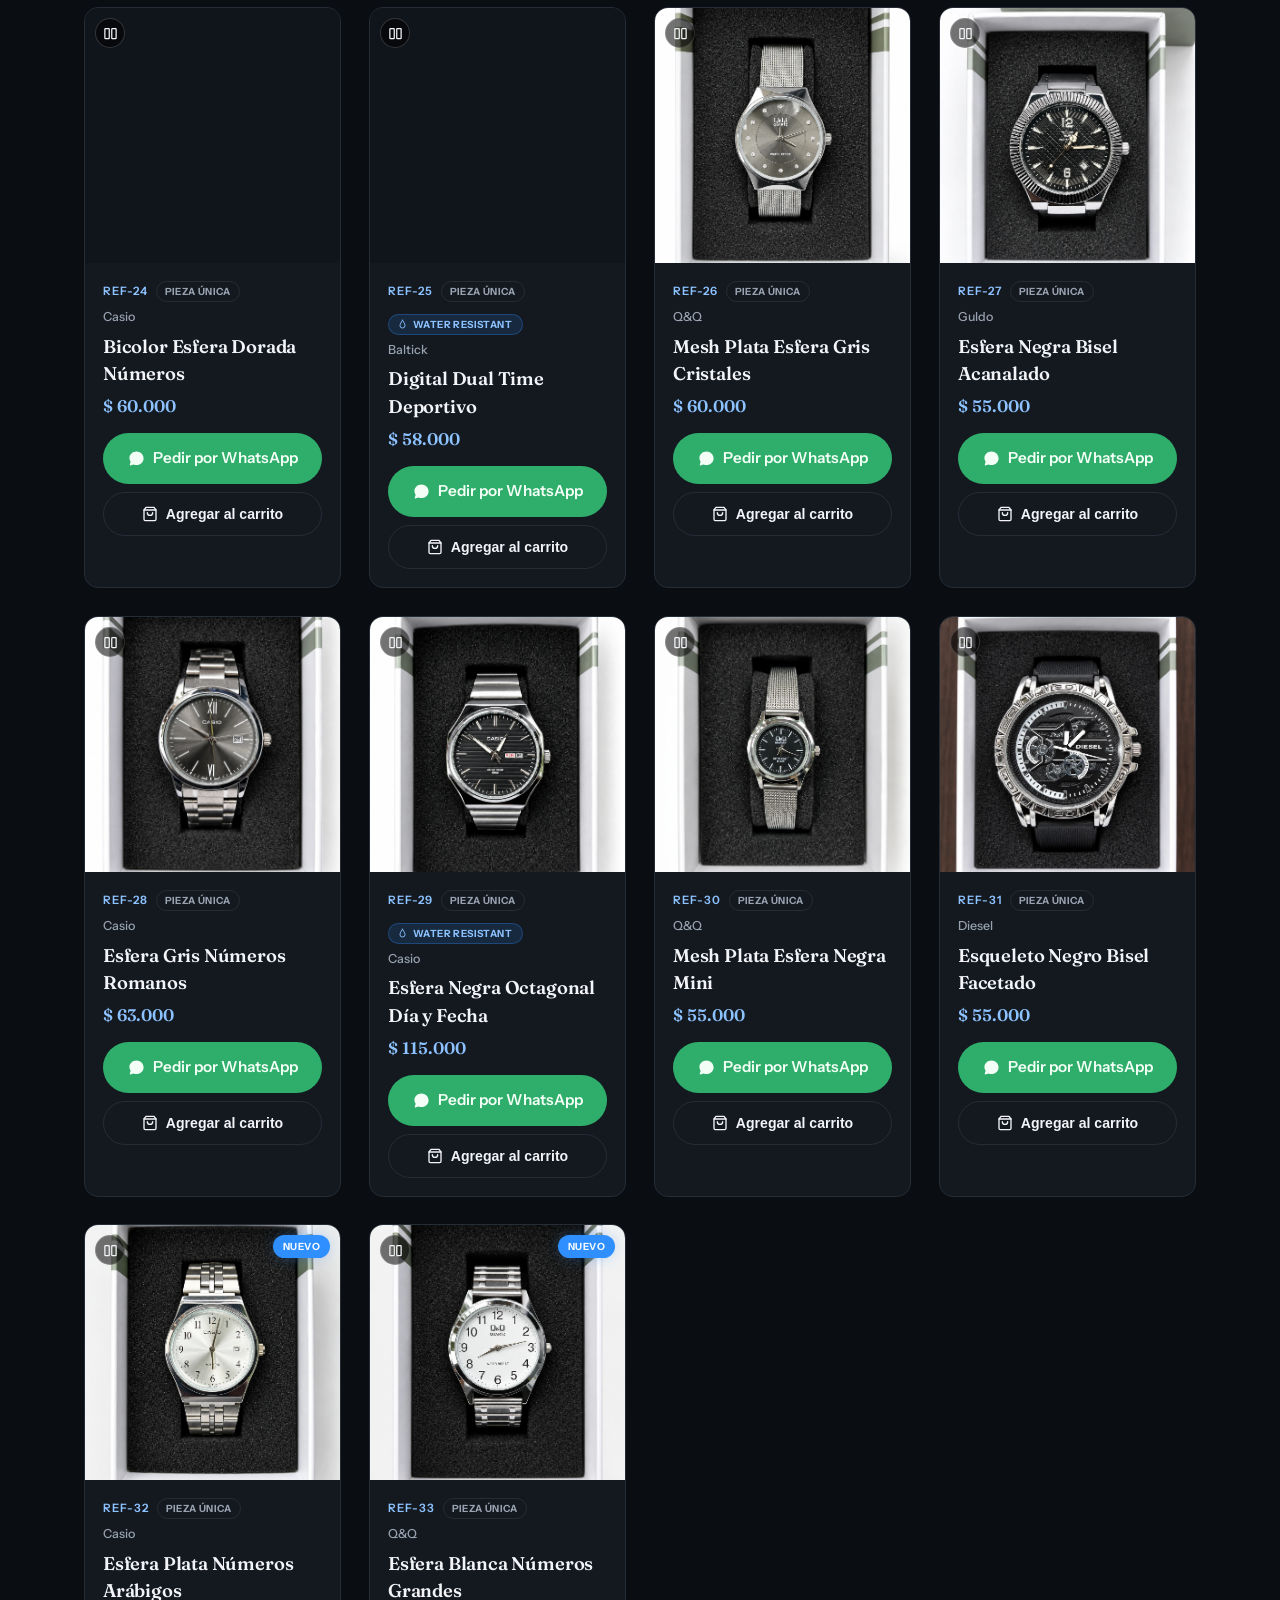
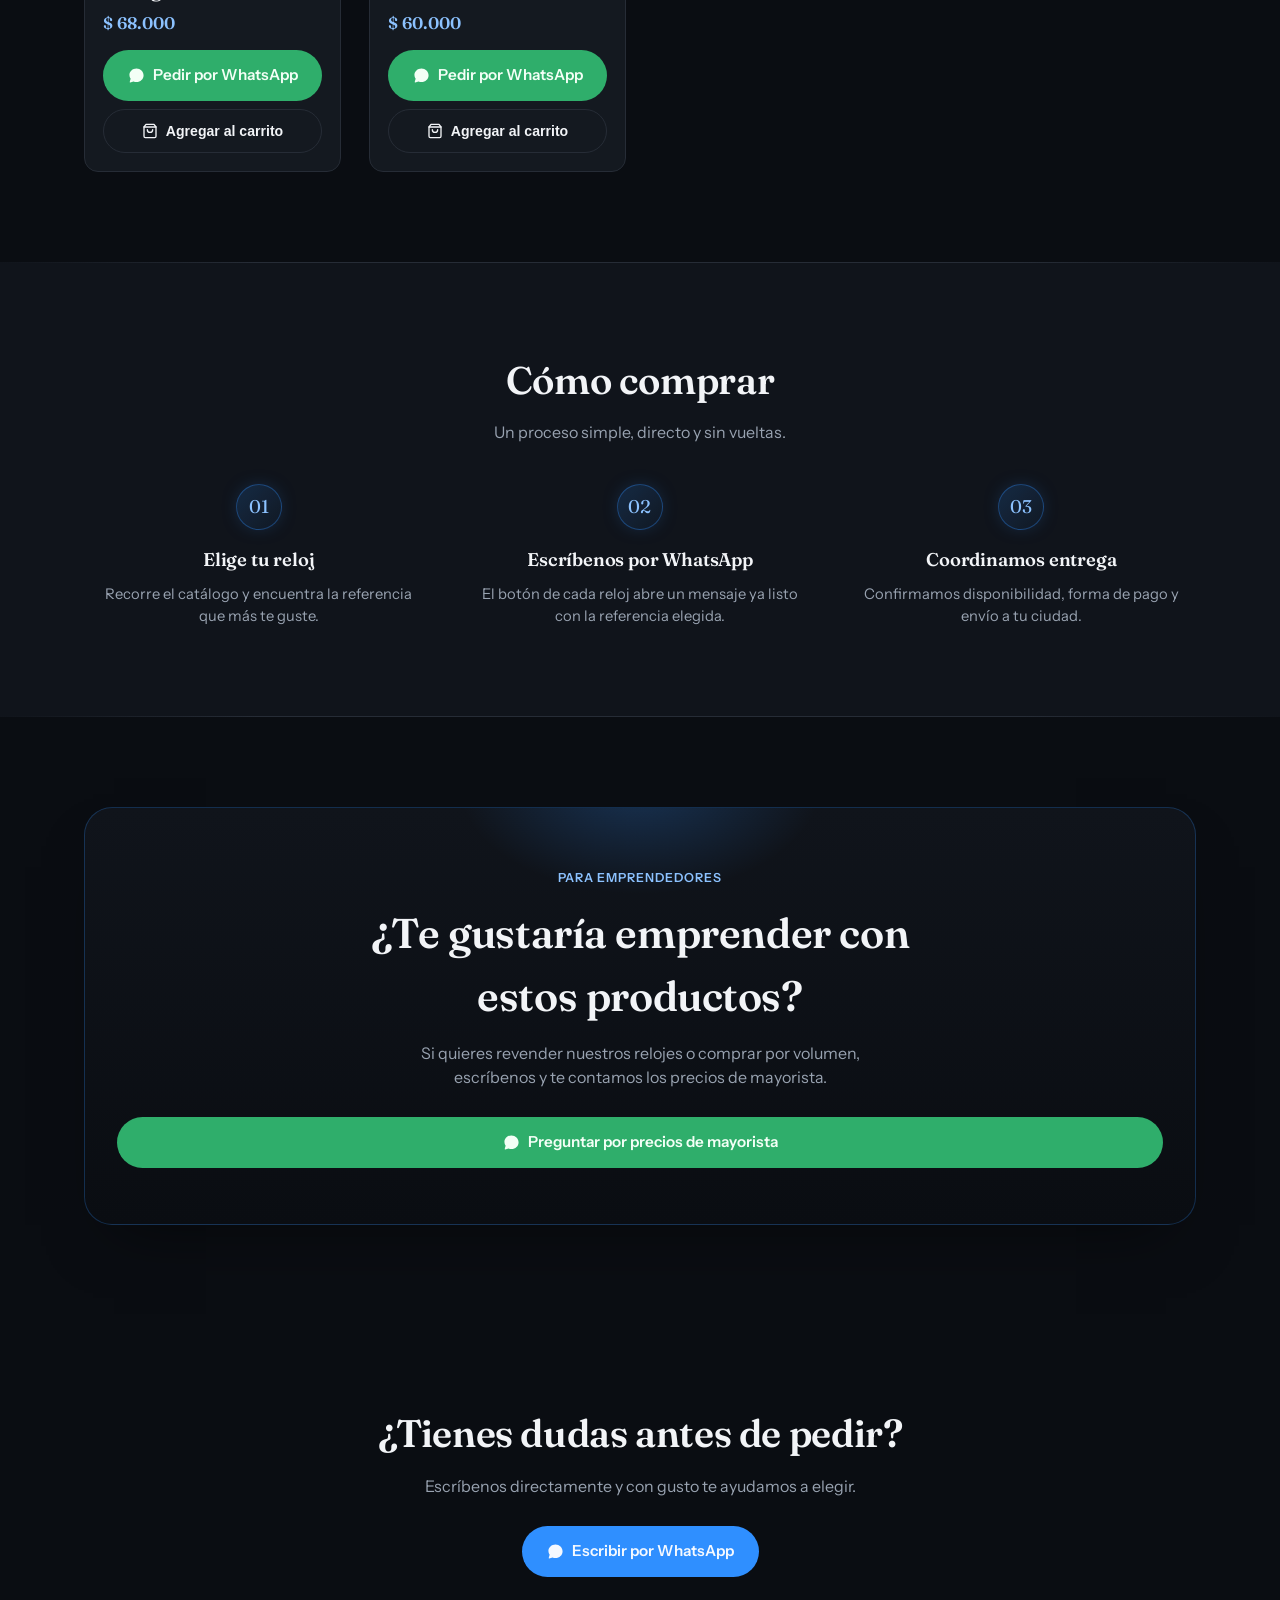
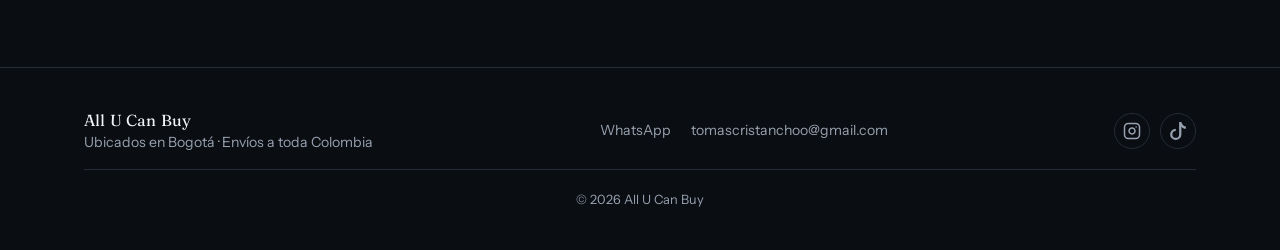
==== commit 73630f6b: "Detalles: datos estructurados solo con lo disponible, y mencionar mayoristas en el SEO - Los datos e" ====
--- a/index.html
+++ b/index.html
@@ -4,15 +4,15 @@
   <meta charset="UTF-8" />
   <meta name="viewport" content="width=device-width, initial-scale=1.0" />
   <title>All U Can Buy — Catálogo de relojes</title>
-  <meta name="description" content="Catálogo de relojes con entrega en Bogotá y envíos a toda Colombia. Pide tu reloj directo por WhatsApp." />
+  <meta name="description" content="Catálogo de relojes con entrega en Bogotá y envíos a toda Colombia. Pide tu reloj directo por WhatsApp, también manejamos precios de mayorista." />
   <meta property="og:type" content="website" />
   <meta property="og:title" content="All U Can Buy — Catálogo de relojes" />
-  <meta property="og:description" content="Relojes para cada estilo. Entrega en Bogotá y envíos a toda Colombia. Pide el tuyo directo por WhatsApp." />
+  <meta property="og:description" content="Relojes para cada estilo. Entrega en Bogotá y envíos a toda Colombia. Pide el tuyo directo por WhatsApp, también manejamos precios de mayorista." />
   <meta property="og:image" content="https://tomascristancho-mvp.github.io/relojesaaa/images/logo.png" />
   <meta property="og:url" content="https://tomascristancho-mvp.github.io/relojesaaa/" />
   <meta name="twitter:card" content="summary_large_image" />
   <meta name="twitter:title" content="All U Can Buy — Catálogo de relojes" />
-  <meta name="twitter:description" content="Relojes para cada estilo. Entrega en Bogotá y envíos a toda Colombia. Pide el tuyo directo por WhatsApp." />
+  <meta name="twitter:description" content="Relojes para cada estilo. Entrega en Bogotá y envíos a toda Colombia. Pide el tuyo directo por WhatsApp, también manejamos precios de mayorista." />
   <meta name="twitter:image" content="https://tomascristancho-mvp.github.io/relojesaaa/images/logo.png" />
   <link rel="canonical" href="https://tomascristancho-mvp.github.io/relojesaaa/" />
   <meta name="theme-color" content="#0a0d12" />
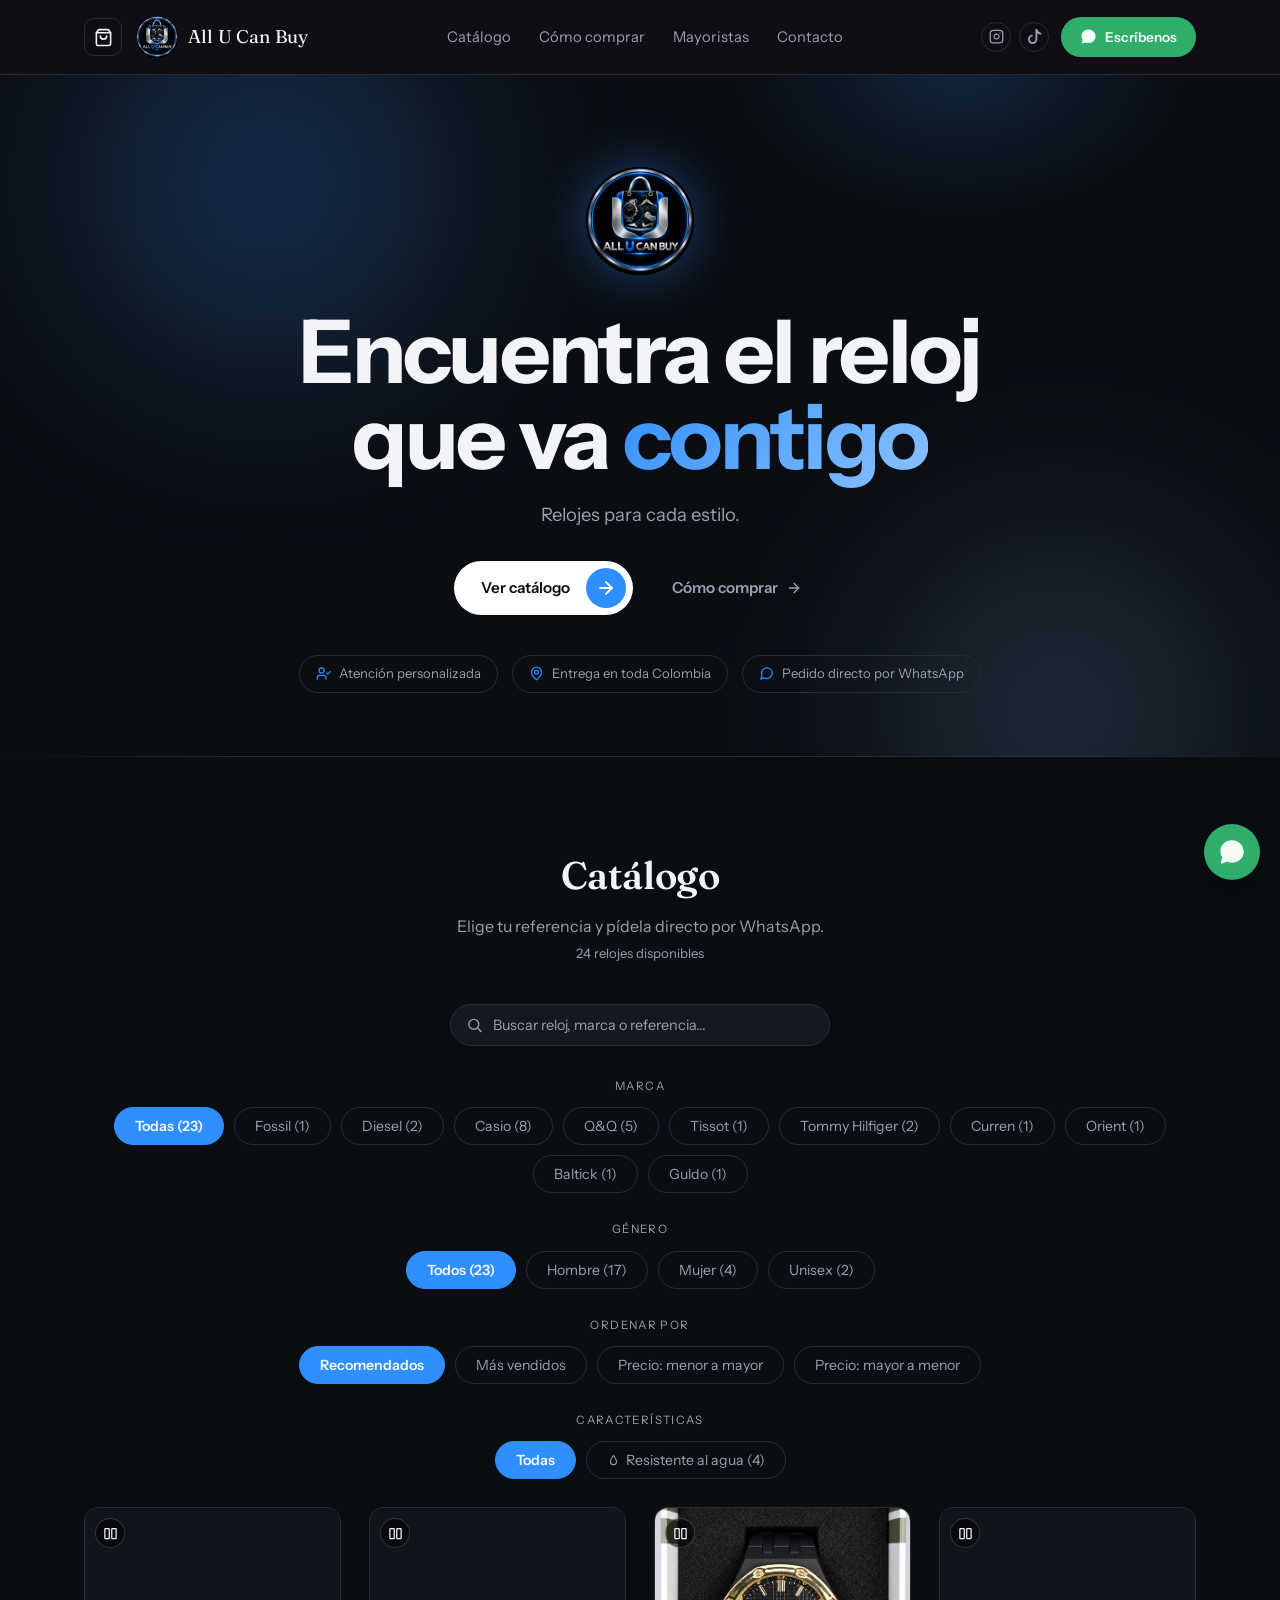
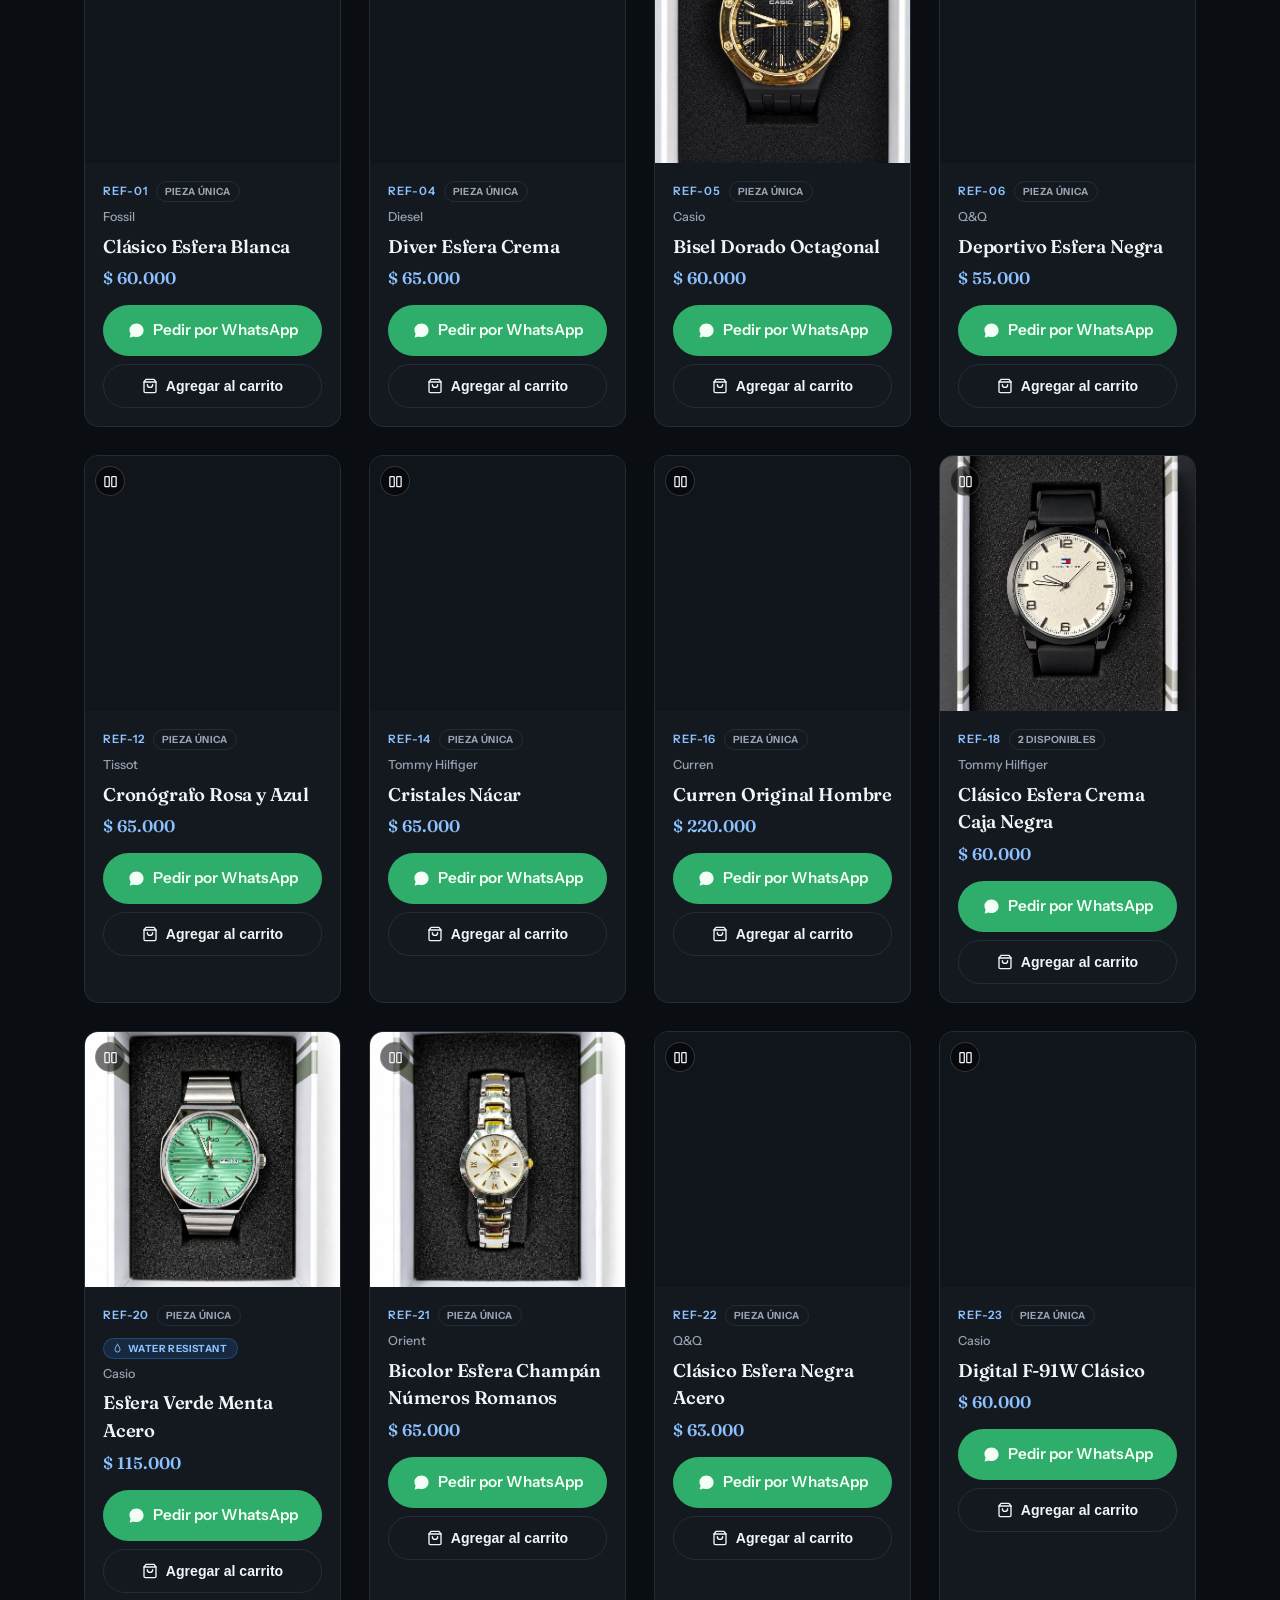
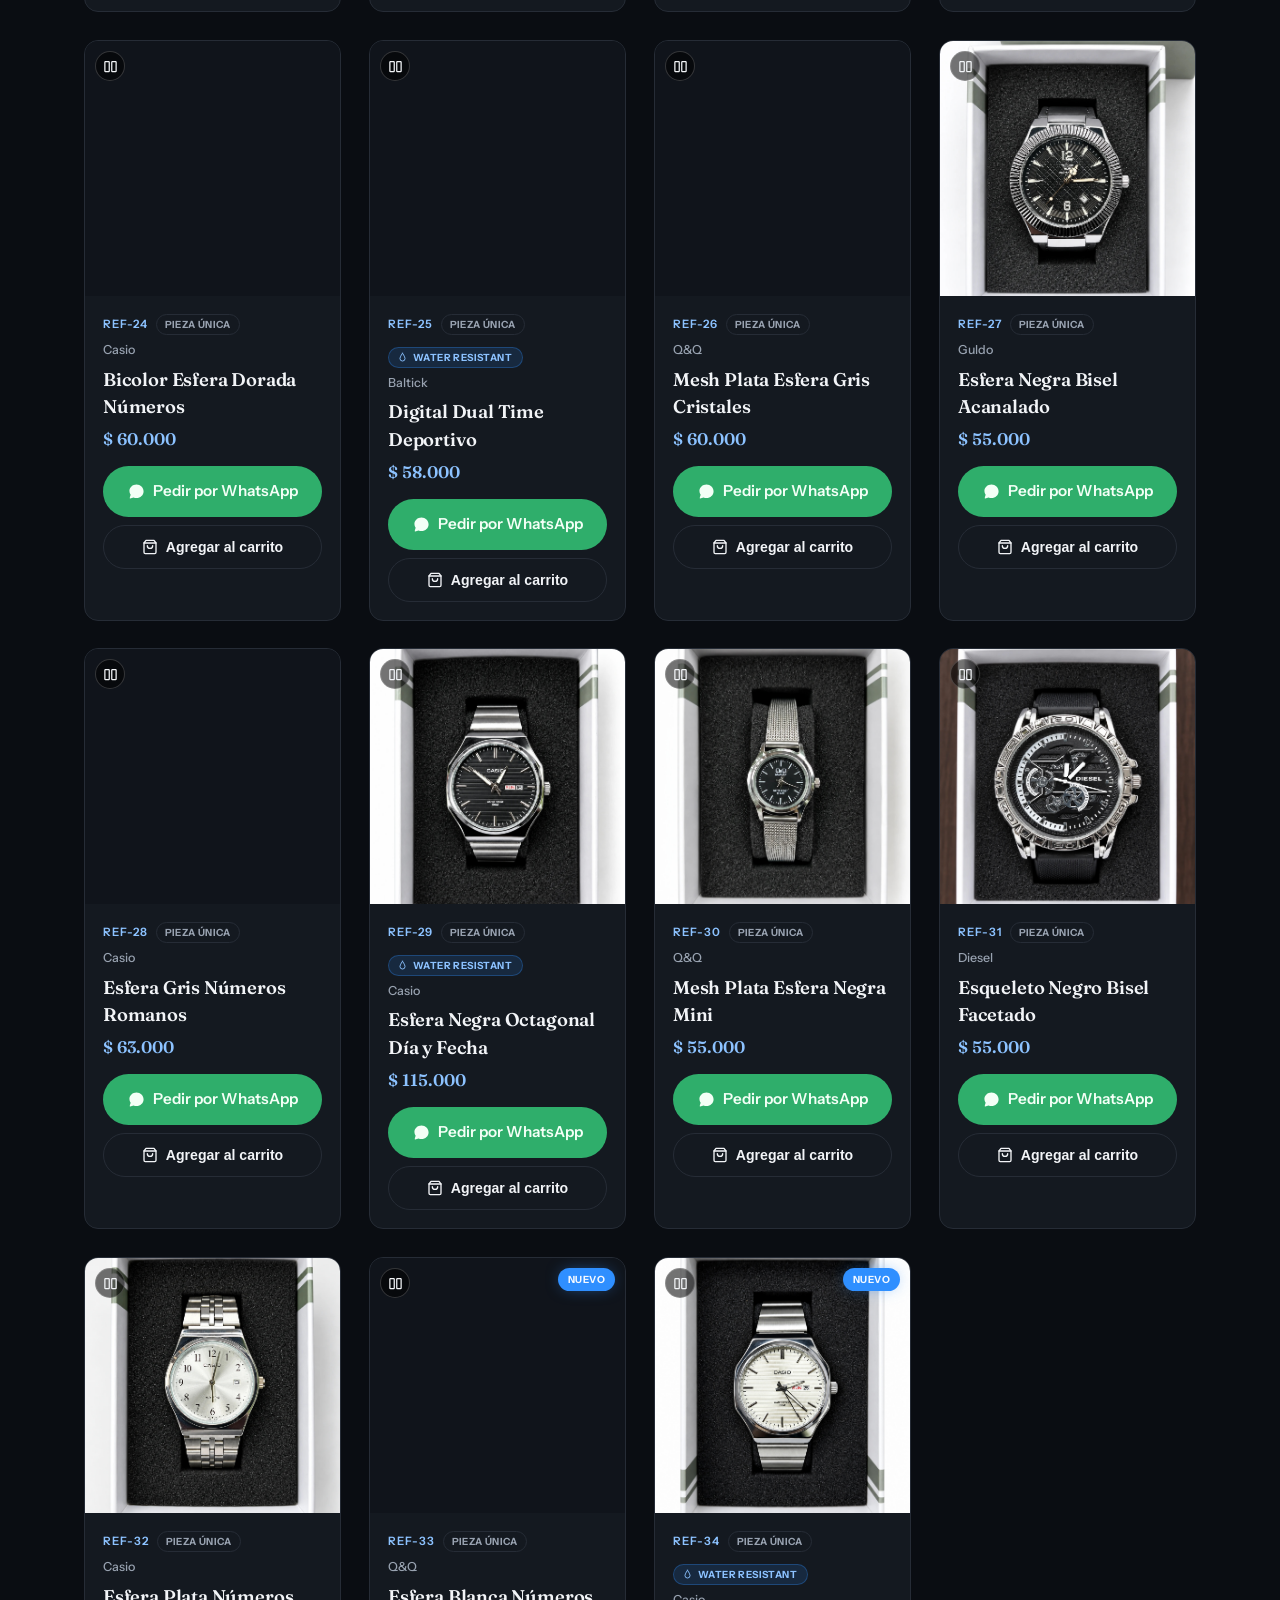
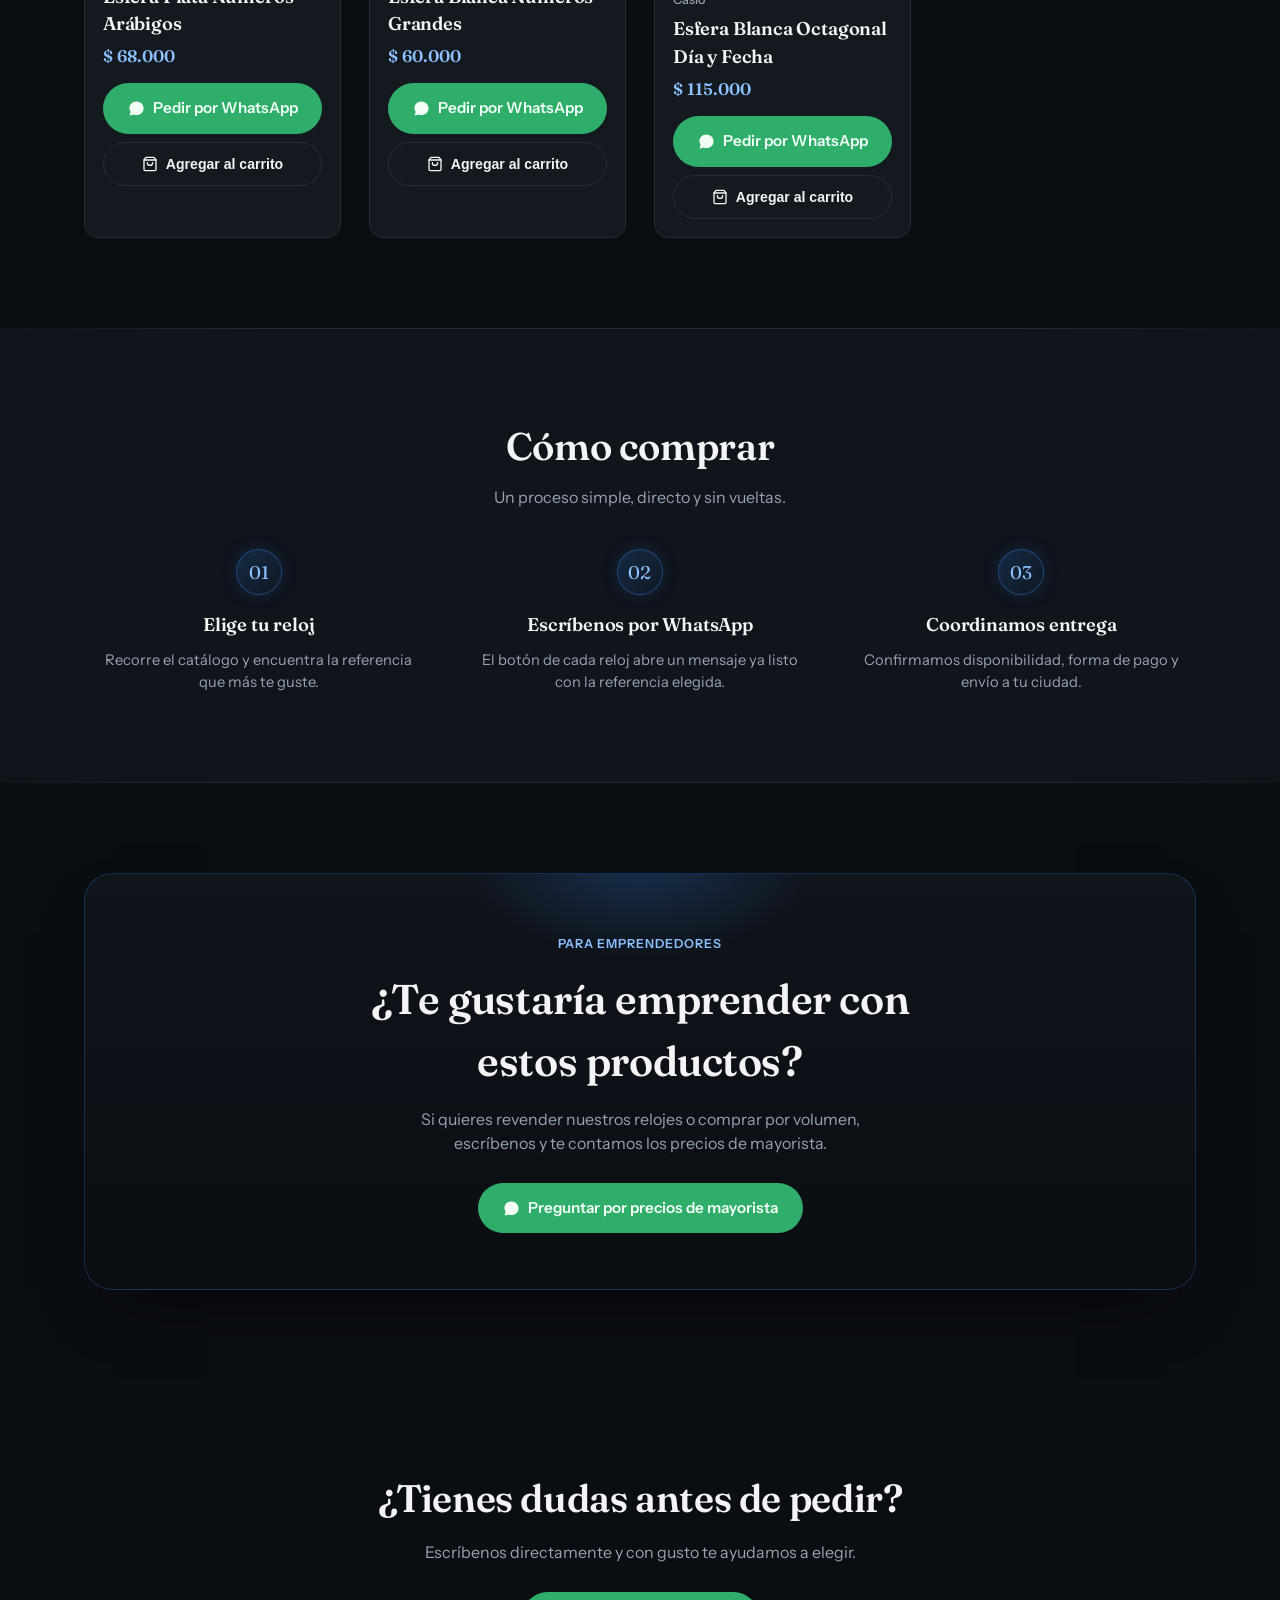
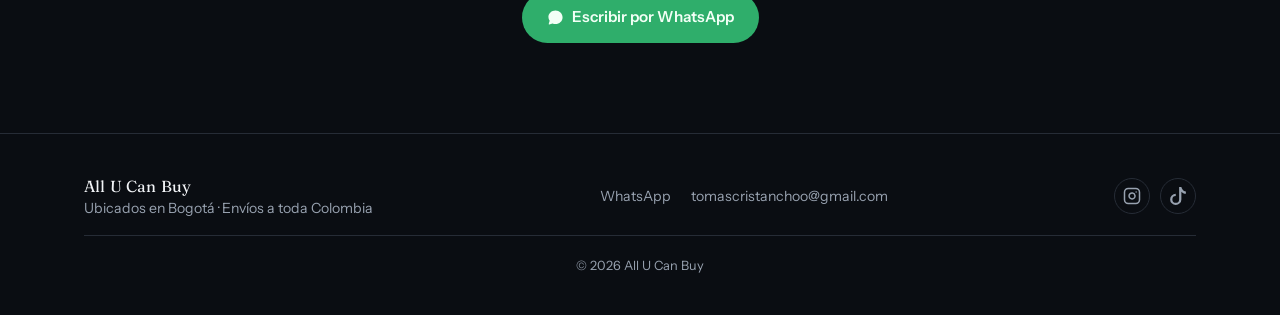
==== commit 8b3f745b: "Corregir inconsistencias visuales: botón de WhatsApp en Contacto y tamaño en Mayoristas - El botón "" ====
--- a/index.html
+++ b/index.html
@@ -201,7 +201,7 @@
         <div class="reveal">
           <h2>¿Tienes dudas antes de pedir?</h2>
           <p>Escríbenos directamente y con gusto te ayudamos a elegir.</p>
-          <a class="btn btn--primary" data-whatsapp-link href="#" target="_blank" rel="noopener">
+          <a class="btn btn--whatsapp" data-whatsapp-link href="#" target="_blank" rel="noopener">
             <svg class="btn__icon" viewBox="0 0 24 24" fill="currentColor" aria-hidden="true"><path d="M12 2C6.48 2 2 6.13 2 11.22c0 1.96.63 3.78 1.72 5.27L2.4 21.02a.6.6 0 0 0 .74.75l4.7-1.4a10.6 10.6 0 0 0 4.16.84c5.52 0 10-4.13 10-9.22C22 6.13 17.52 2 12 2Z"/></svg>
             Escribir por WhatsApp
           </a>
--- a/css/styles.css
+++ b/css/styles.css
@@ -1342,12 +1342,21 @@
 .wholesale__card .btn {
   position: relative;
   z-index: 1;
+  width: auto;
+  max-width: 100%;
+  white-space: normal;
 }
 
 /* ============ CONTACT ============ */
 .contact {
   padding: 90px 0;
   text-align: center;
+}
+
+.contact .btn {
+  width: auto;
+  max-width: 100%;
+  white-space: normal;
 }
 
 .contact__inner h2 {
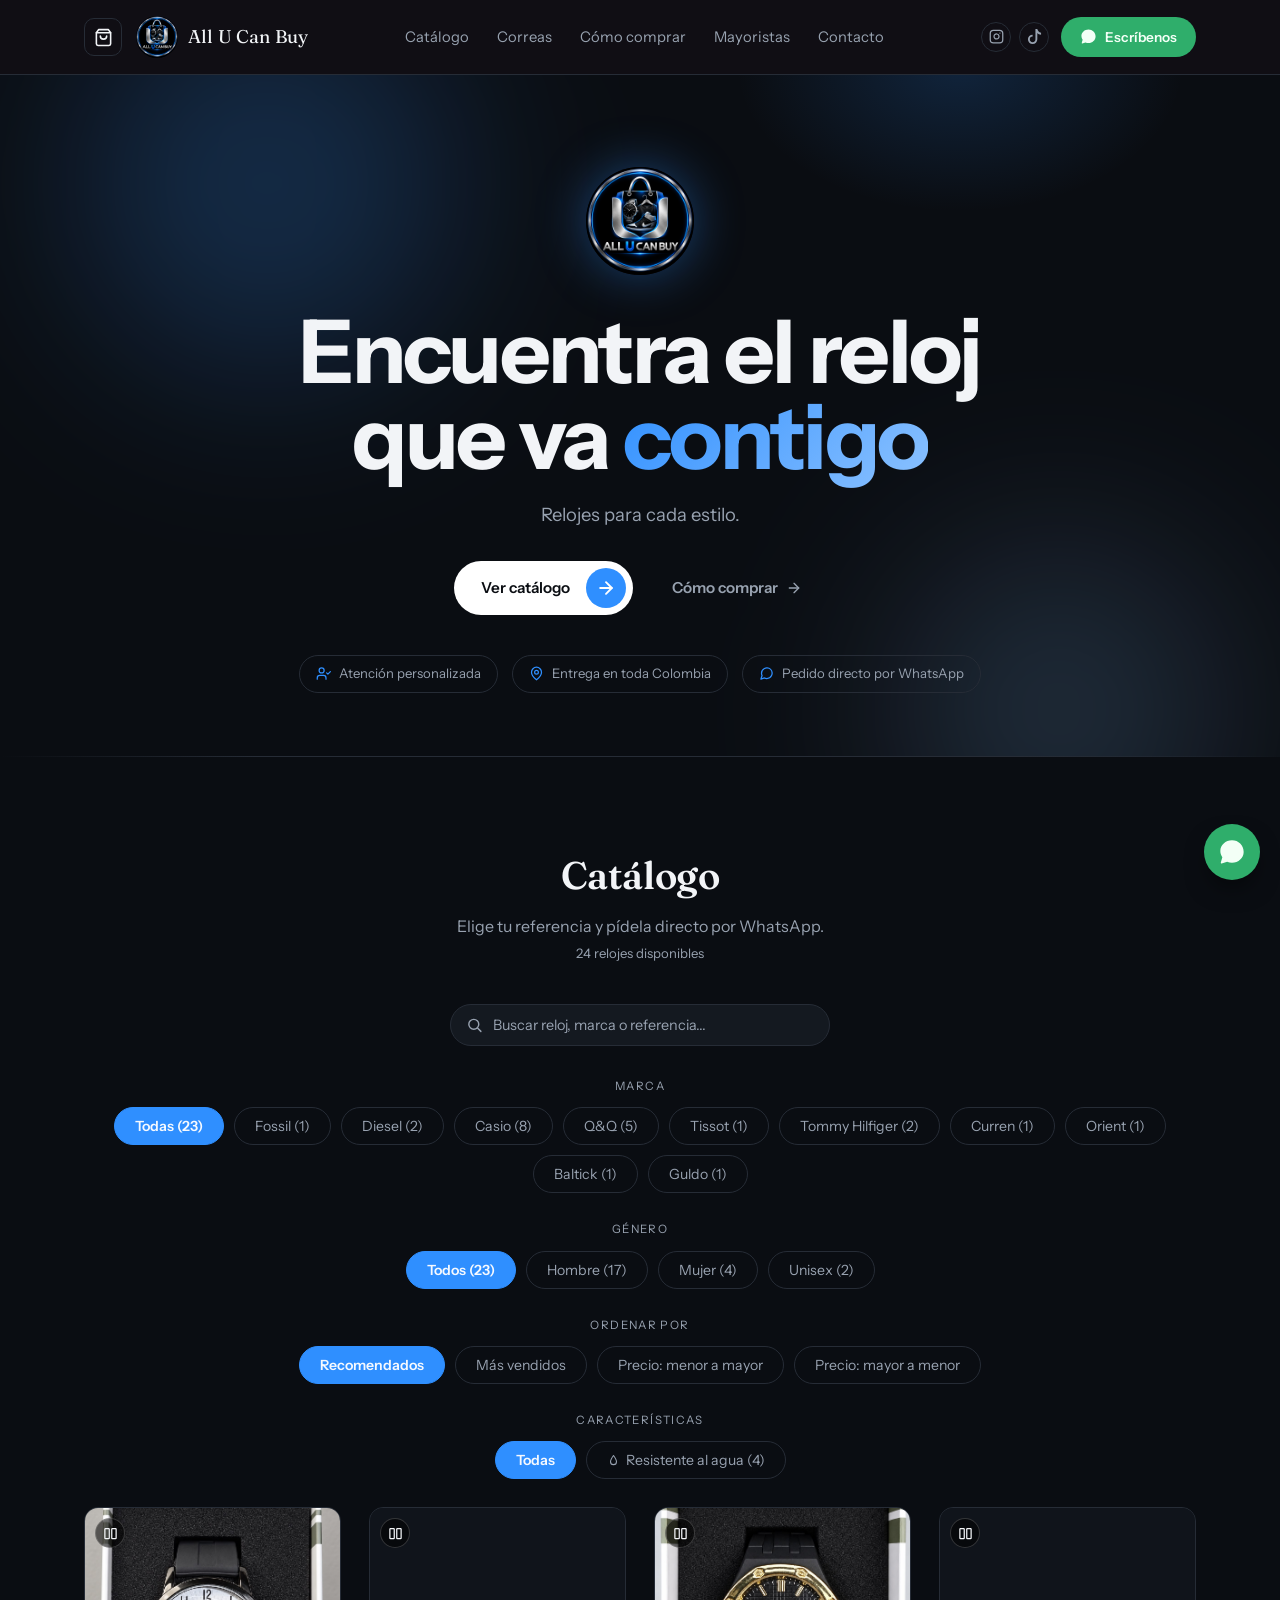
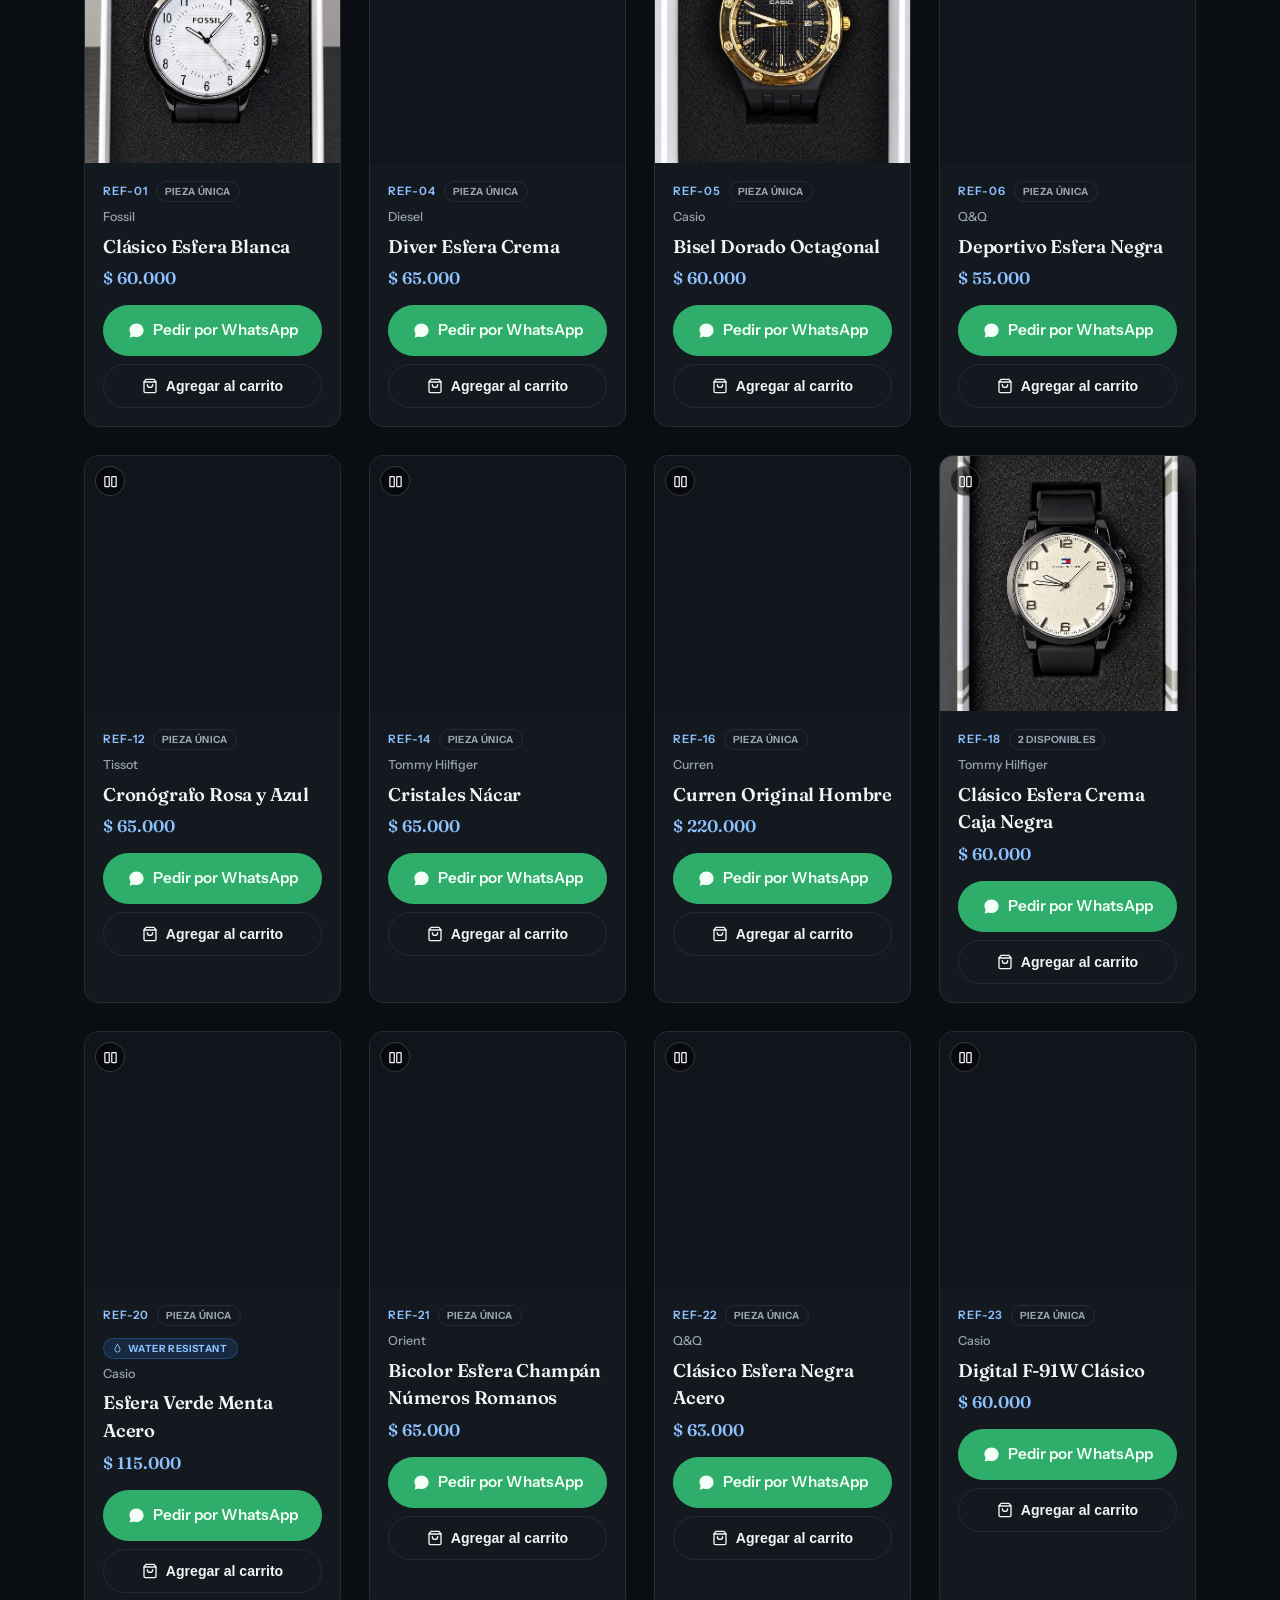
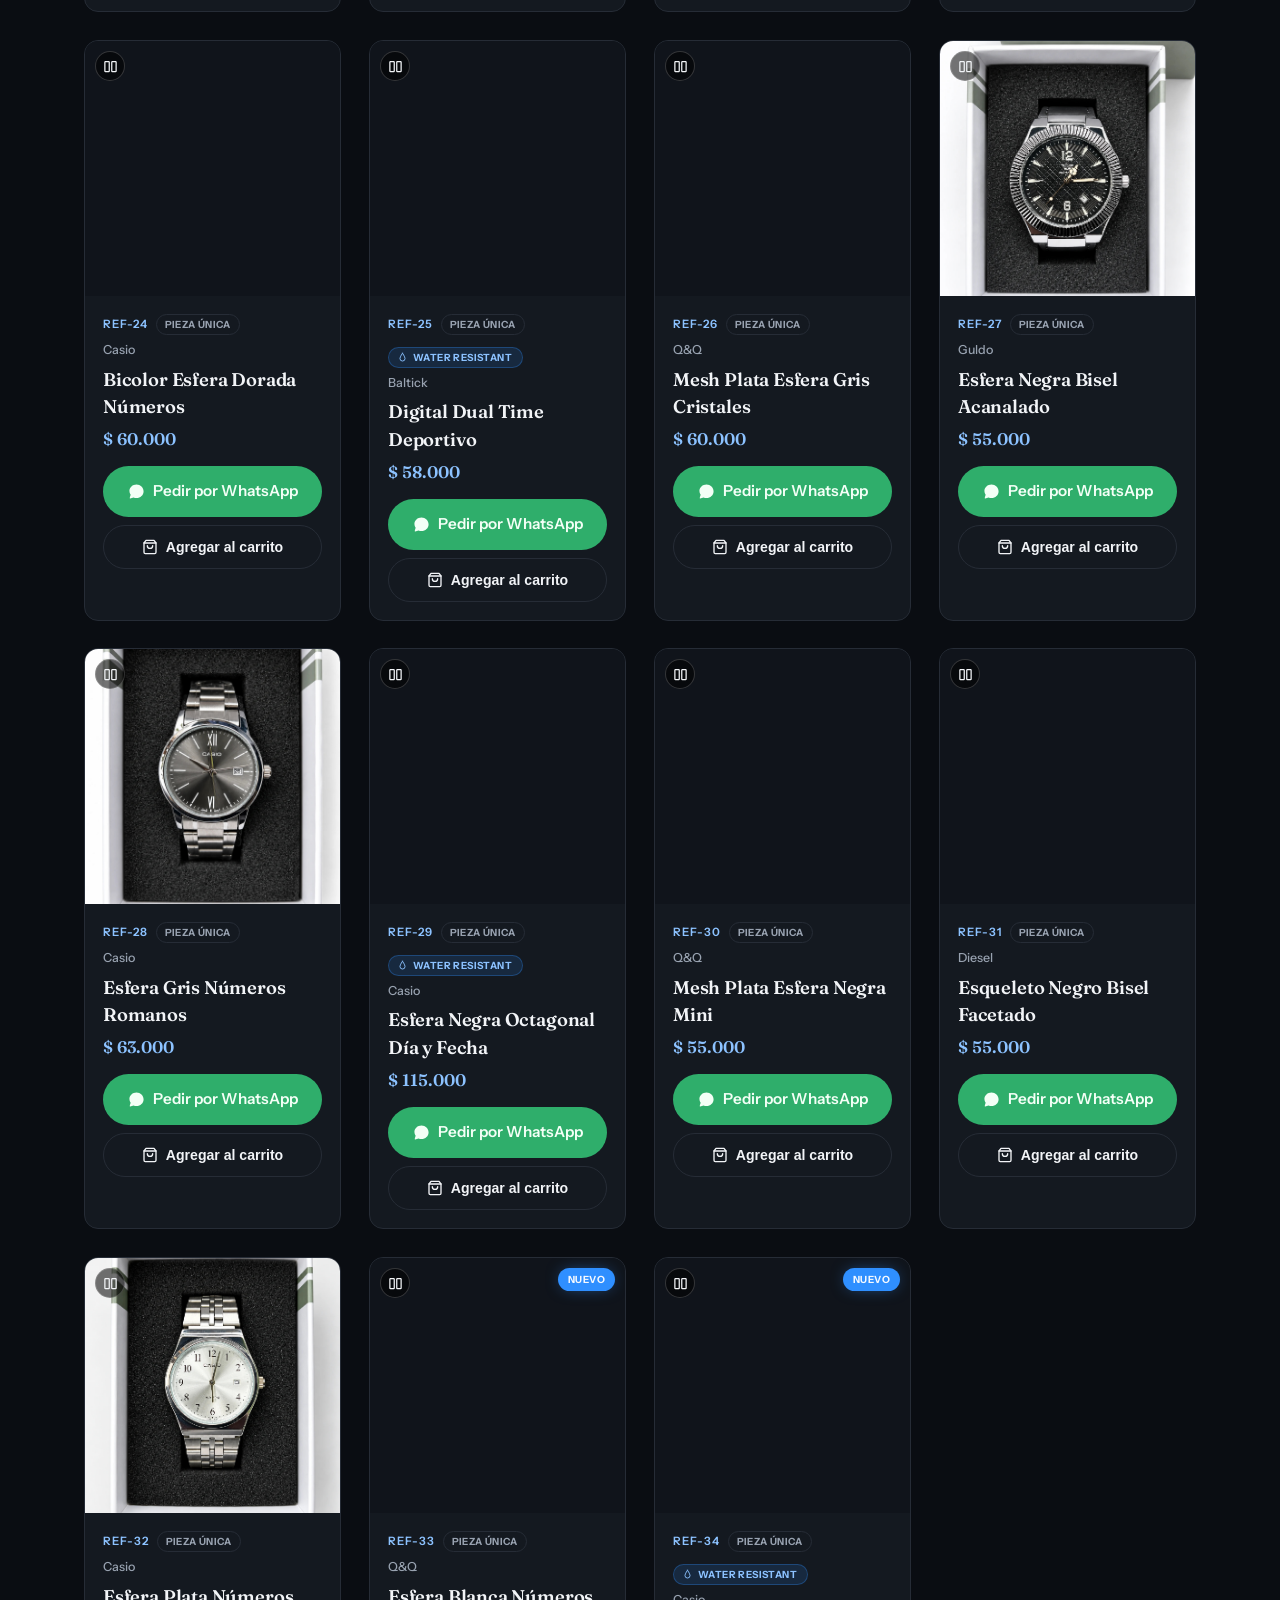
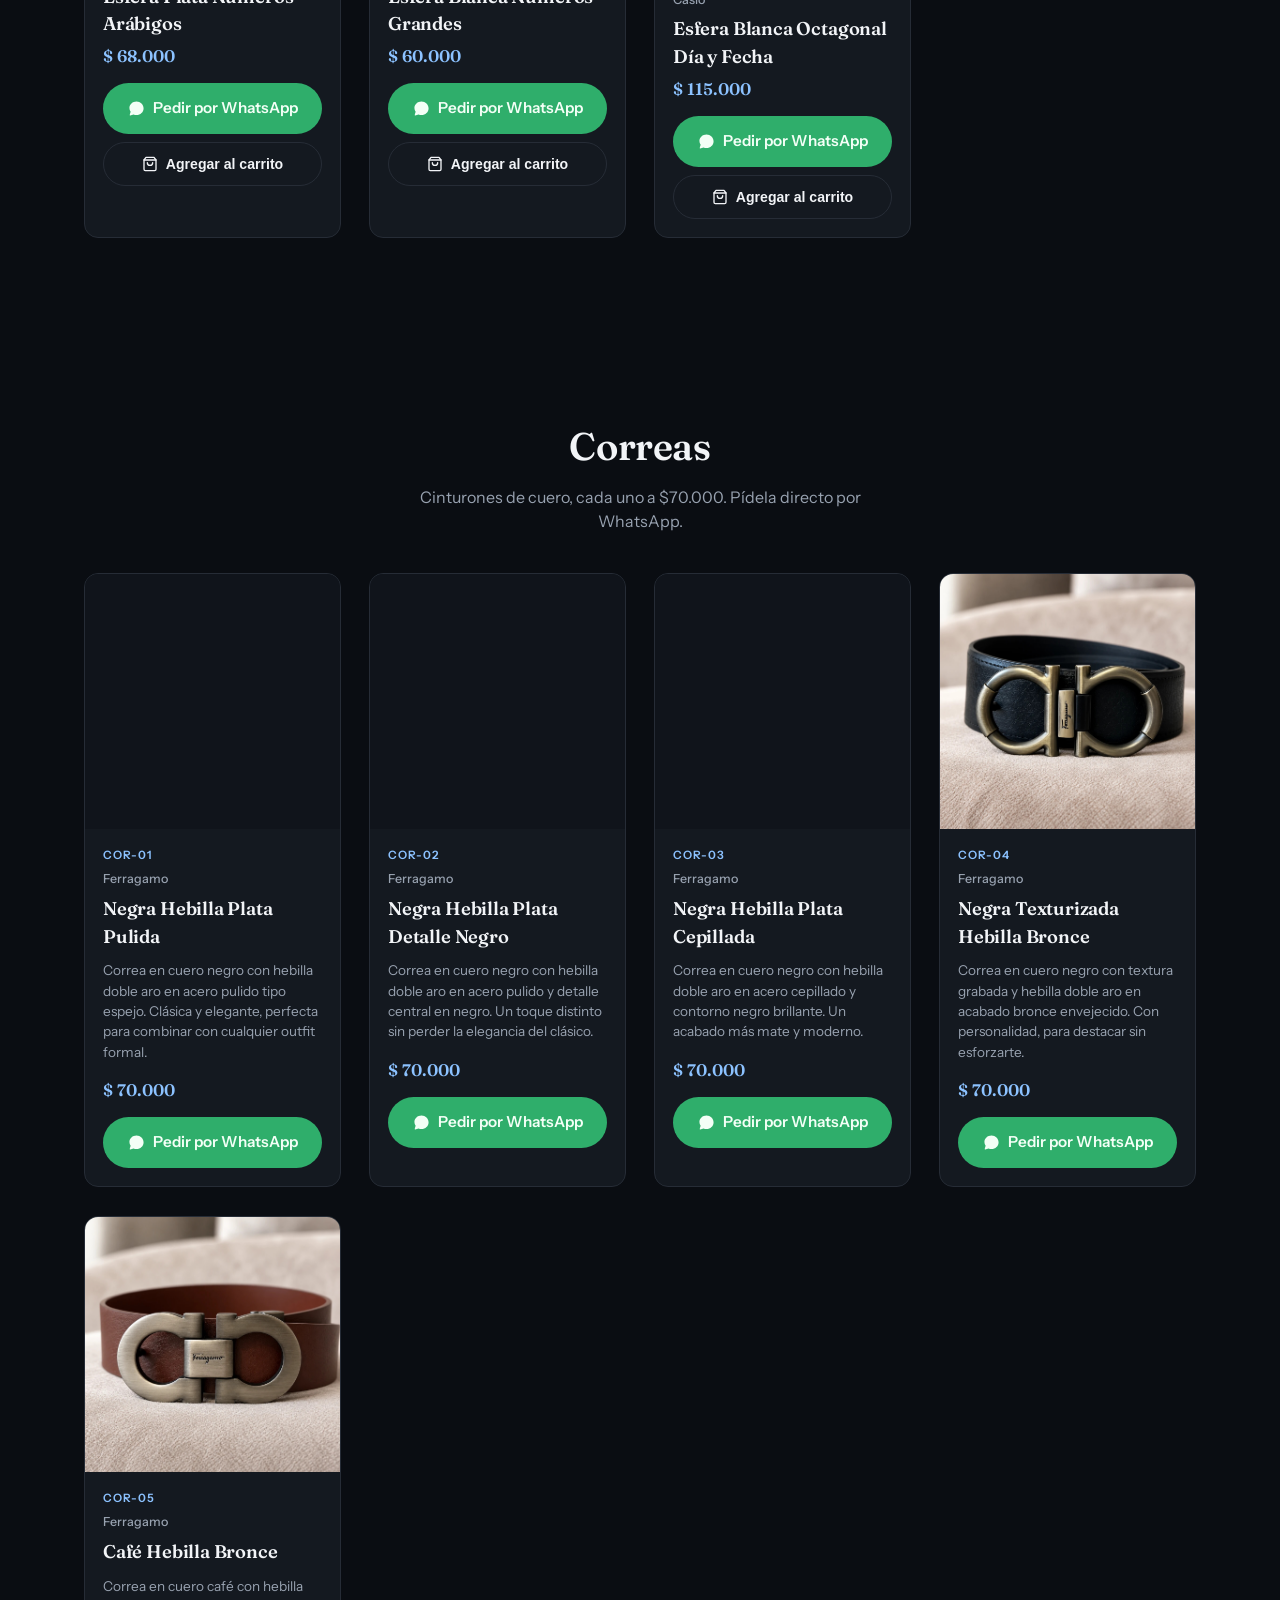
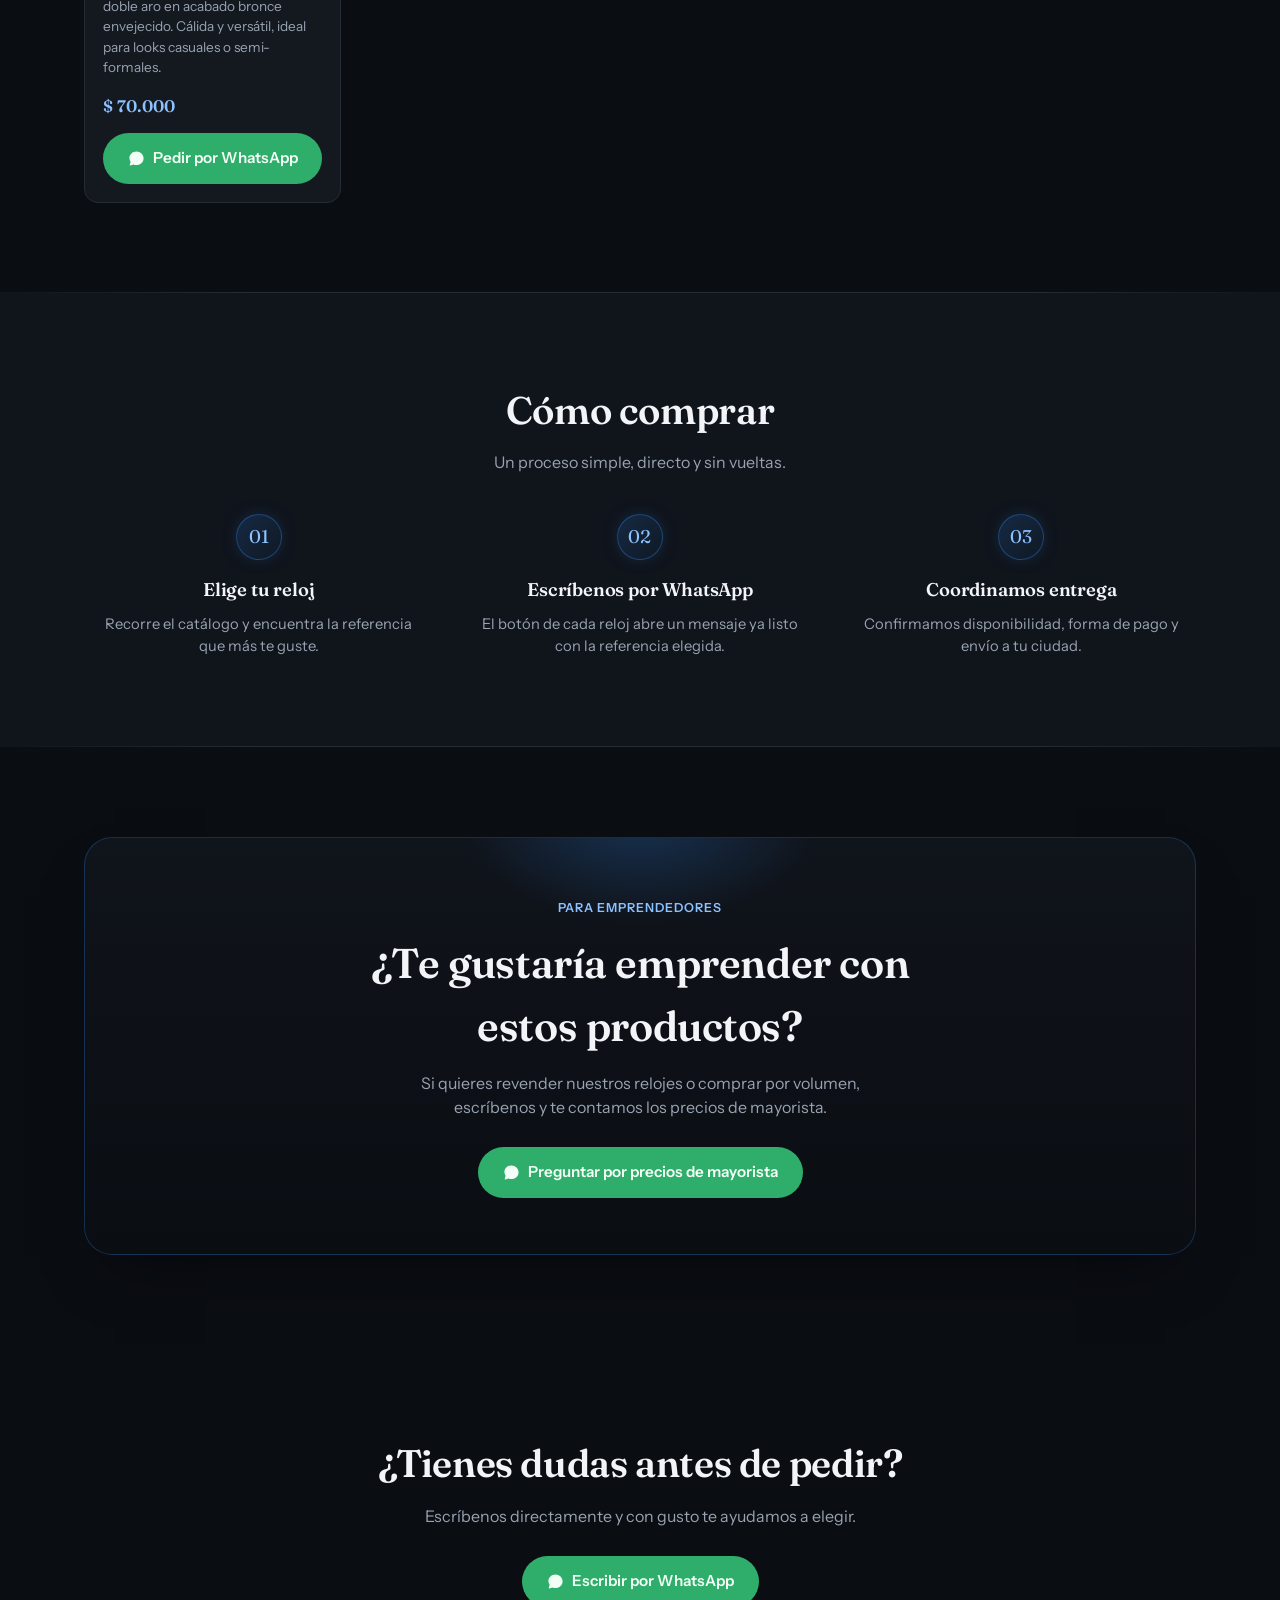
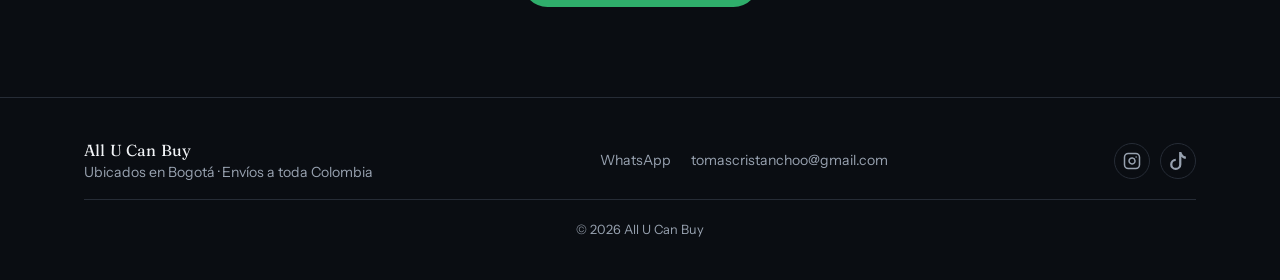
==== commit e46d869b: "Agregar sección "Correas" con 5 cinturones Ferragamo ($70.000 c/u) Nueva sección independiente del c" ====
--- a/index.html
+++ b/index.html
@@ -42,6 +42,7 @@
       </div>
       <nav class="site-nav">
         <a href="#catalogo">Catálogo</a>
+        <a href="#correas">Correas</a>
         <a href="#como-comprar">Cómo comprar</a>
         <a href="#mayoristas">Mayoristas</a>
         <a href="#contacto">Contacto</a>
@@ -72,6 +73,7 @@
     </div>
     <nav id="mobile-nav" class="mobile-nav" hidden>
       <a href="#catalogo">Catálogo</a>
+      <a href="#correas">Correas</a>
       <a href="#como-comprar">Cómo comprar</a>
       <a href="#mayoristas">Mayoristas</a>
       <a href="#contacto">Contacto</a>
@@ -155,6 +157,16 @@
       </div>
     </section>
 
+    <section id="correas" class="catalog catalog--belts">
+      <div class="container">
+        <div class="section-heading reveal">
+          <h2>Correas</h2>
+          <p>Cinturones de cuero, cada uno a $70.000. Pídela directo por WhatsApp.</p>
+        </div>
+        <div id="belts-grid" class="catalog-grid"></div>
+      </div>
+    </section>
+
     <section id="como-comprar" class="steps">
       <div class="container">
         <div class="section-heading reveal">
@@ -337,6 +349,7 @@
   <script src="js/cart.js"></script>
   <script src="js/compare.js"></script>
   <script src="js/catalog.js"></script>
+  <script src="js/belts.js"></script>
   <script src="js/watch-modal.js"></script>
   <script src="js/site.js"></script>
 </body>
--- a/css/styles.css
+++ b/css/styles.css
@@ -491,6 +491,7 @@
 .mobile-nav {
   display: none;
   flex-direction: column;
+  background: var(--bg-elevated);
   border-top: 1px solid var(--border);
   padding: 8px 24px 16px;
 }
@@ -1134,6 +1135,16 @@
   font-size: 1.15rem;
 }
 
+.belt-card__desc {
+  font-size: 0.85rem;
+  color: var(--text-muted);
+  margin: 4px 0 10px;
+}
+
+.catalog--belts .watch-card__media {
+  cursor: default;
+}
+
 .watch-card__price {
   color: var(--accent-soft);
   font-family: var(--font-display);
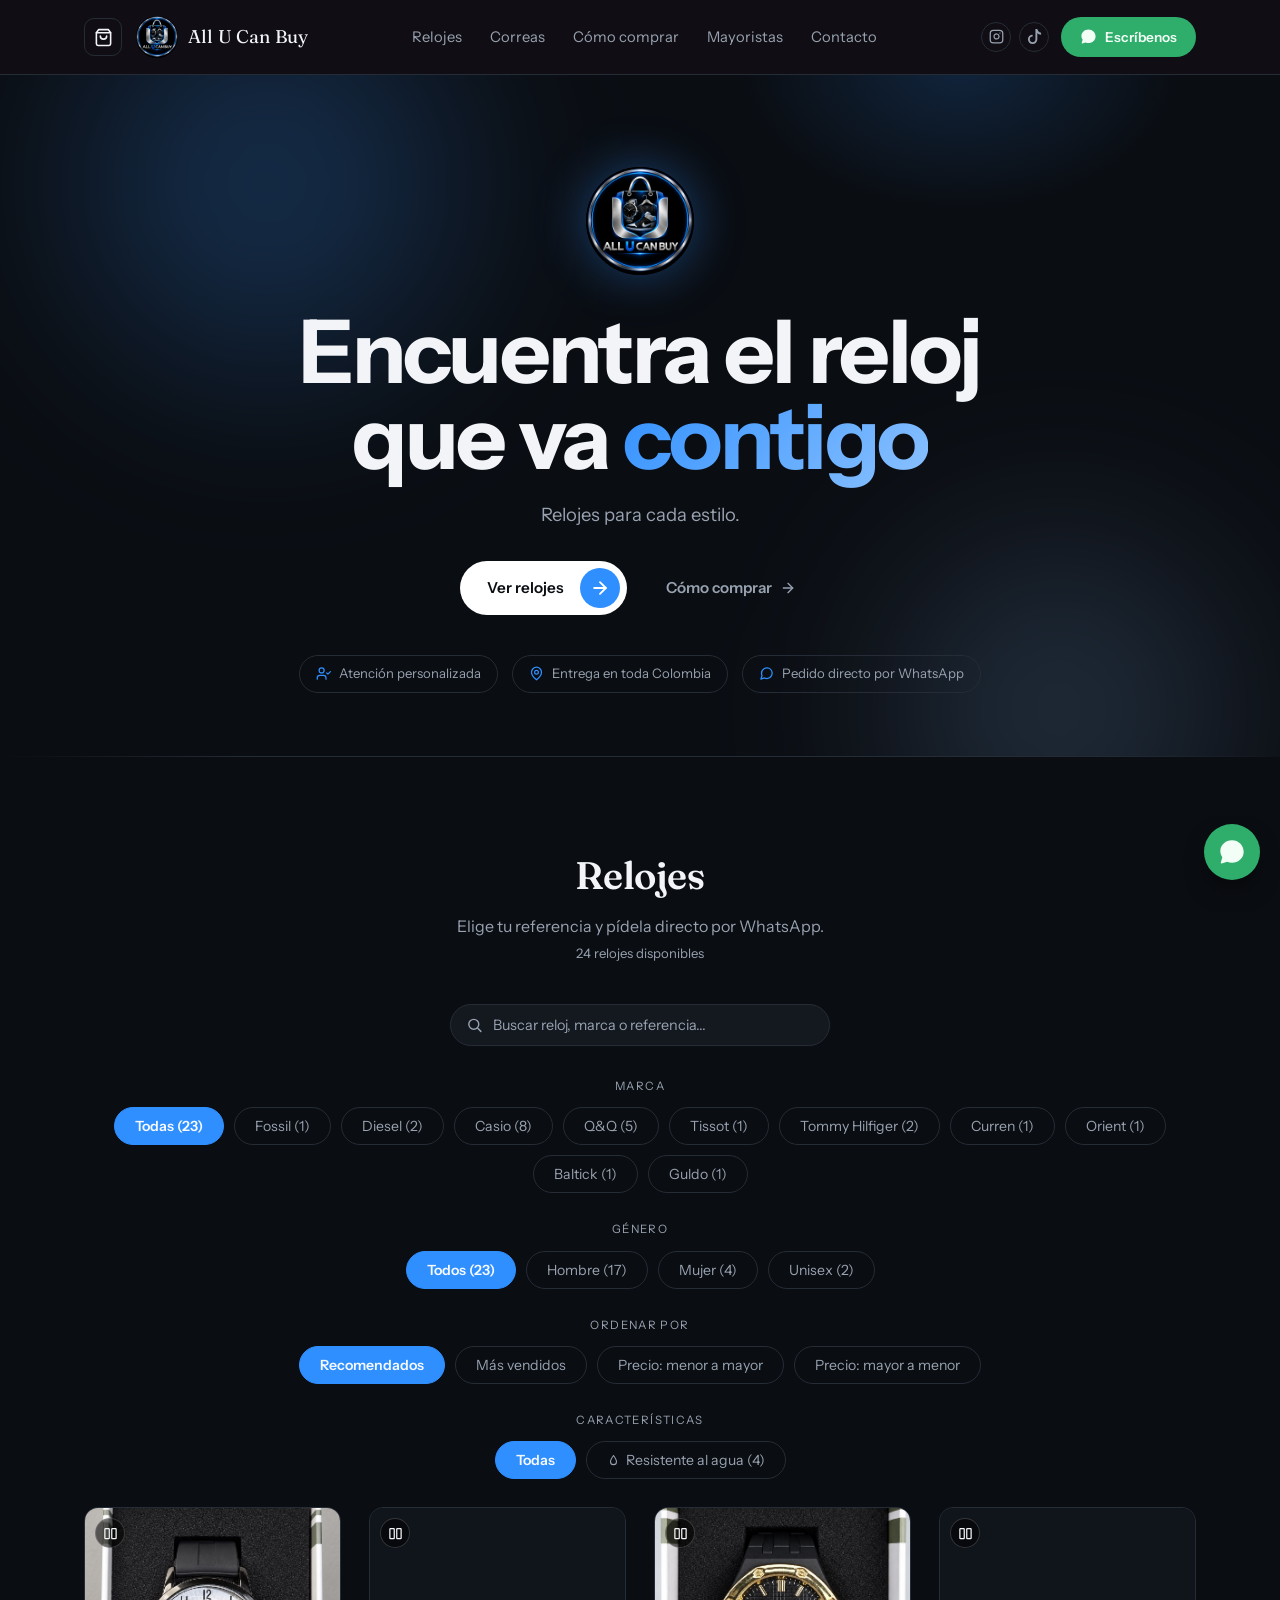
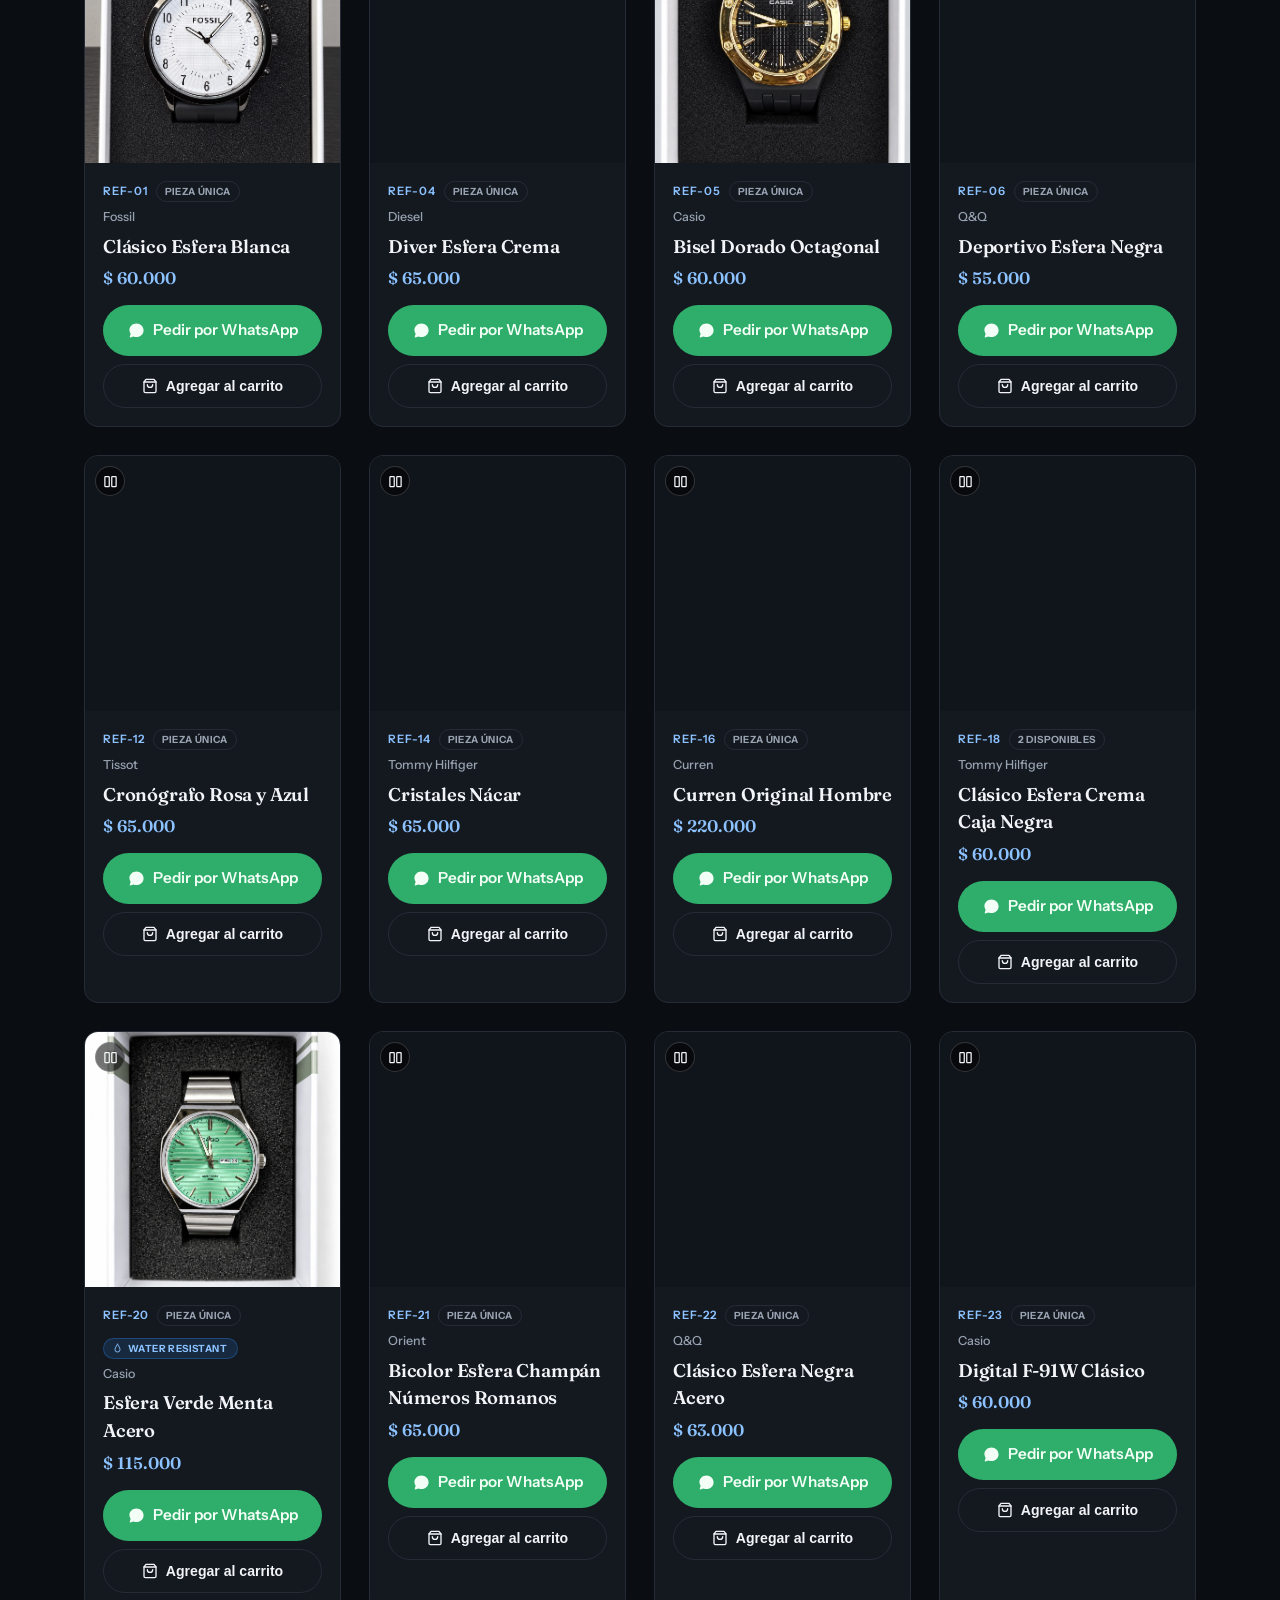
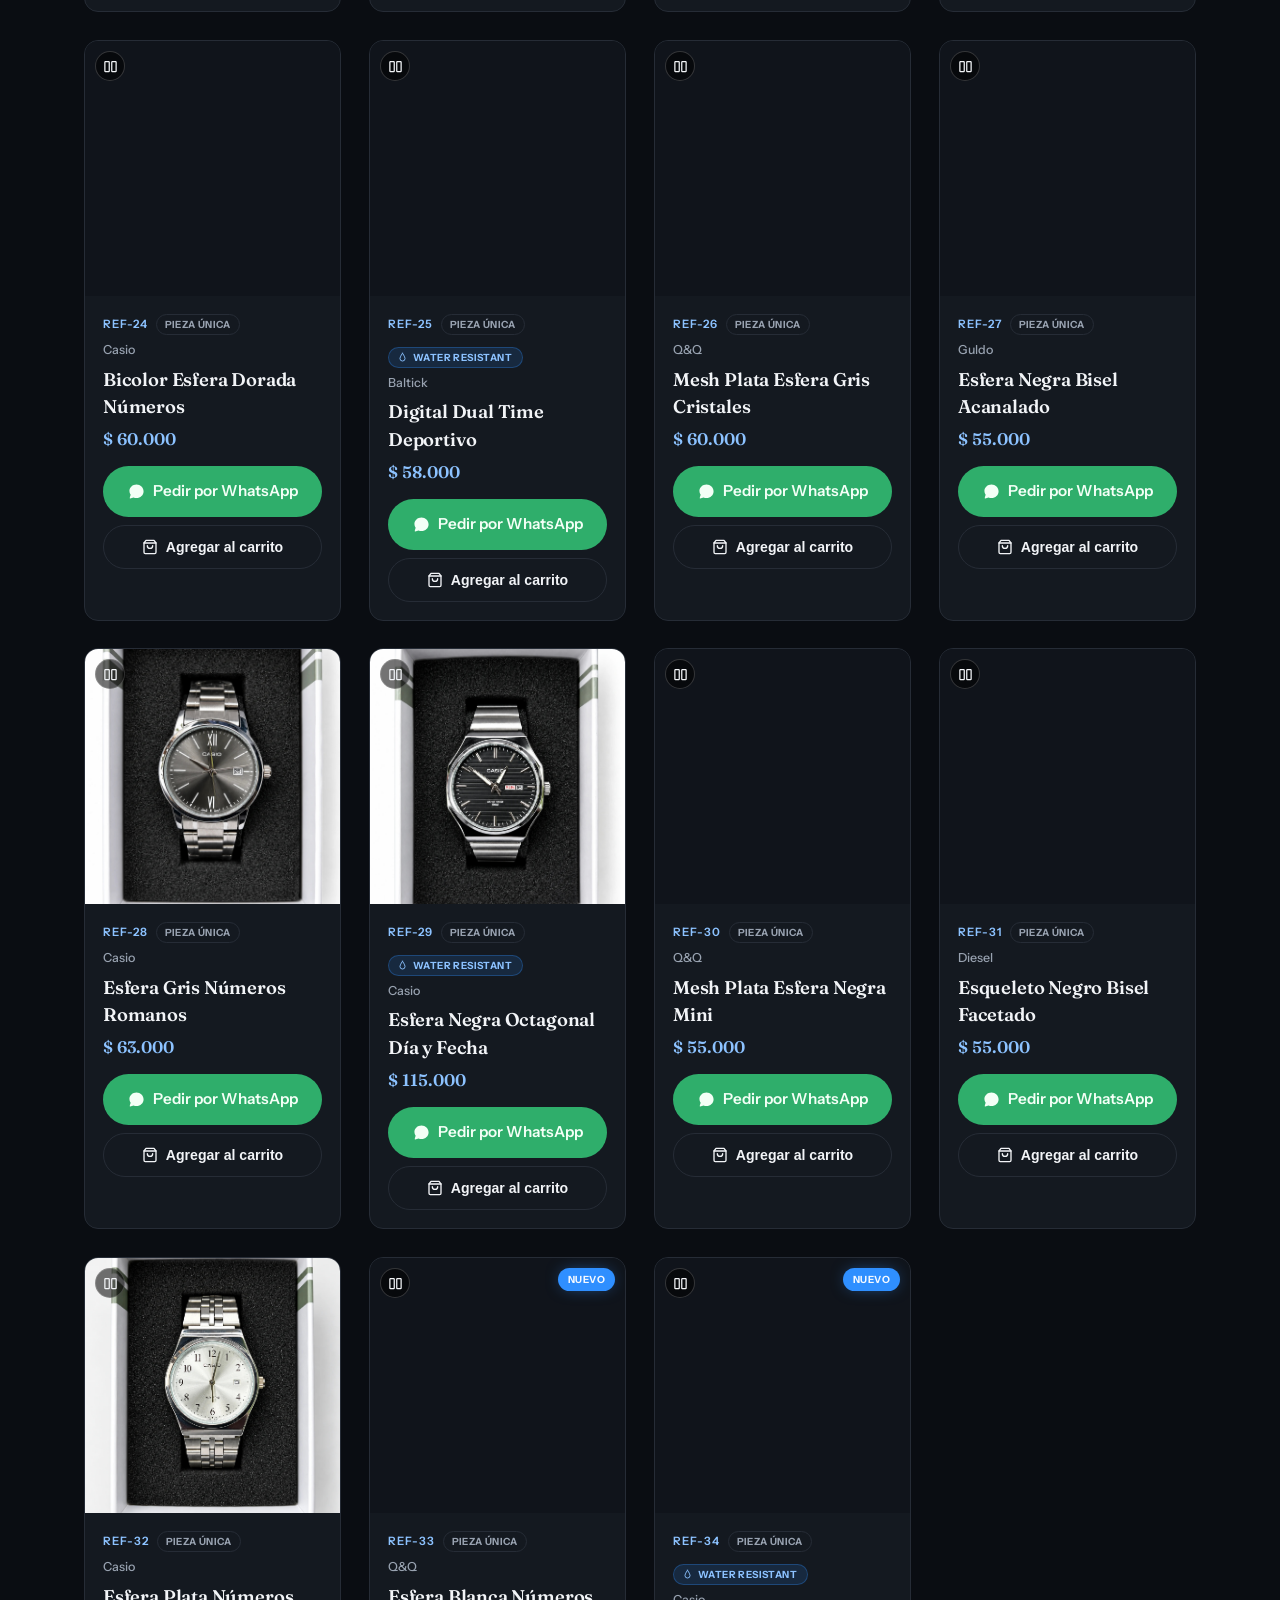
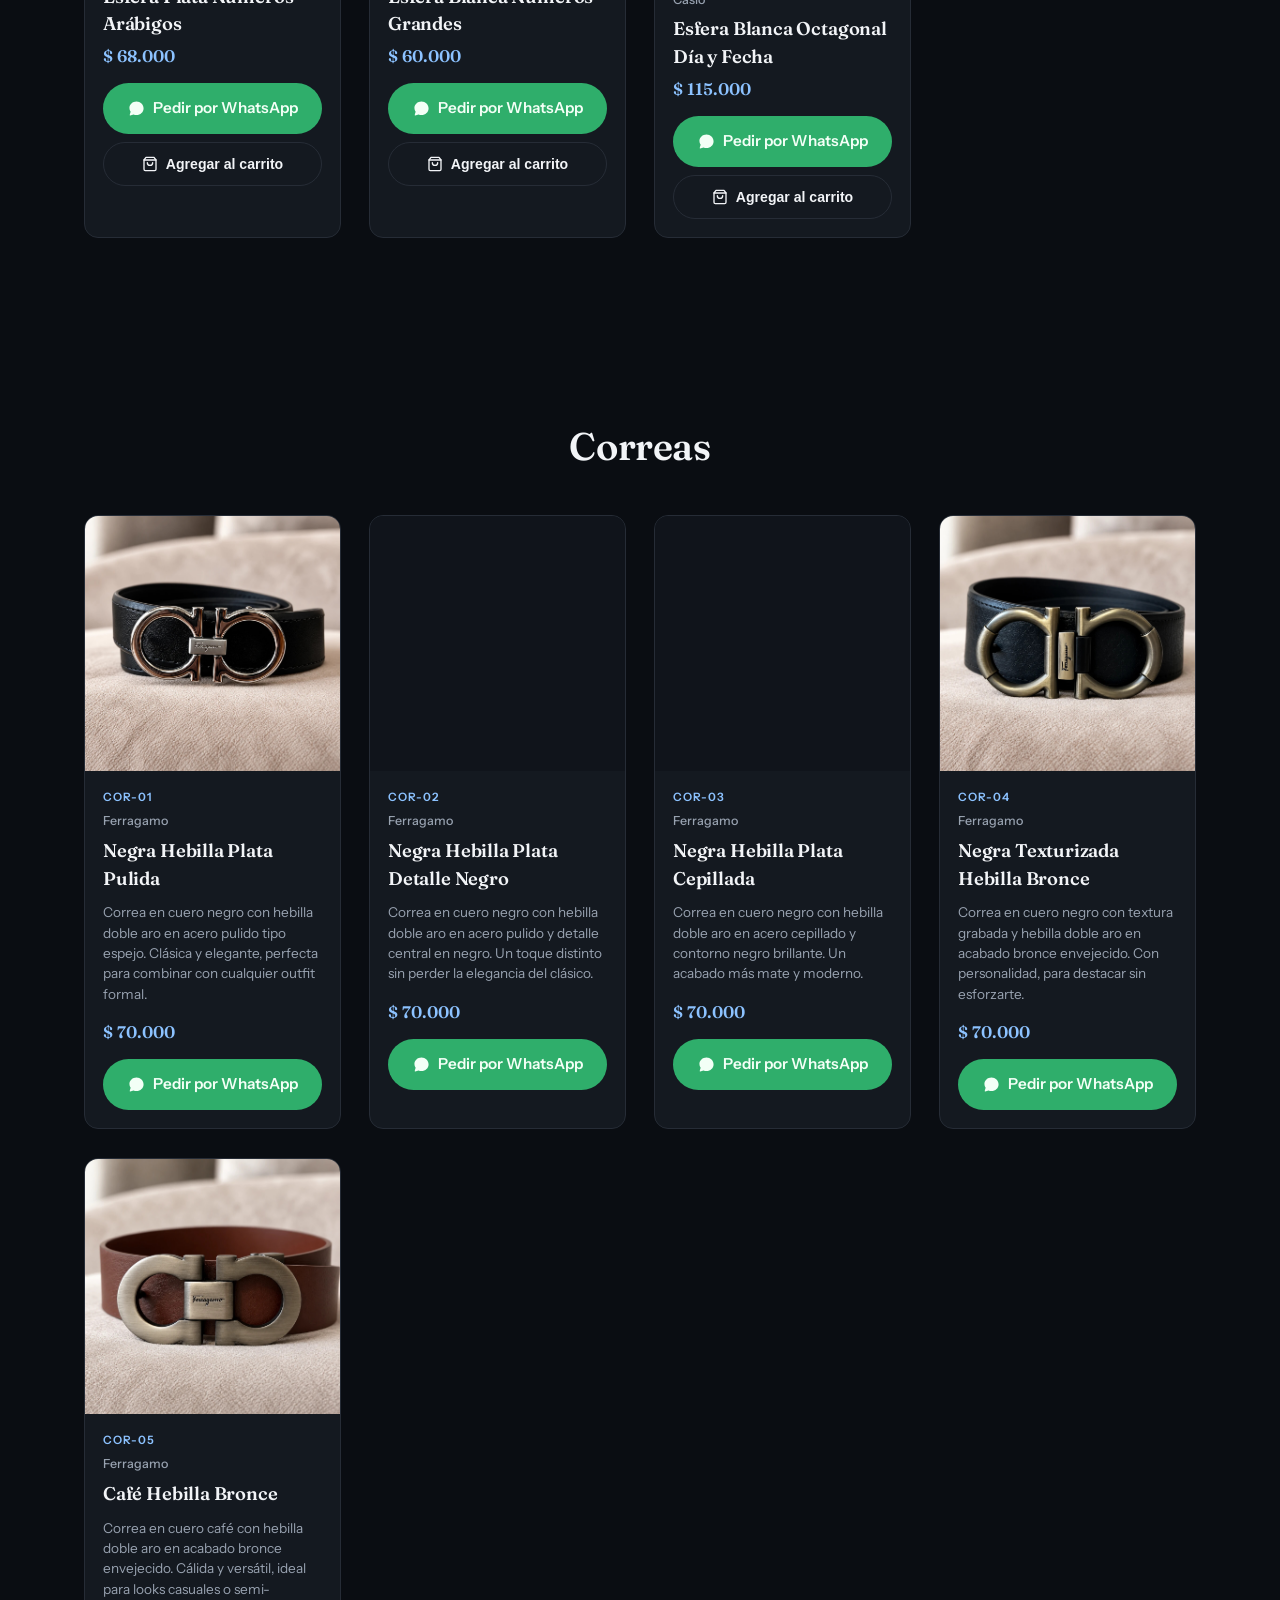
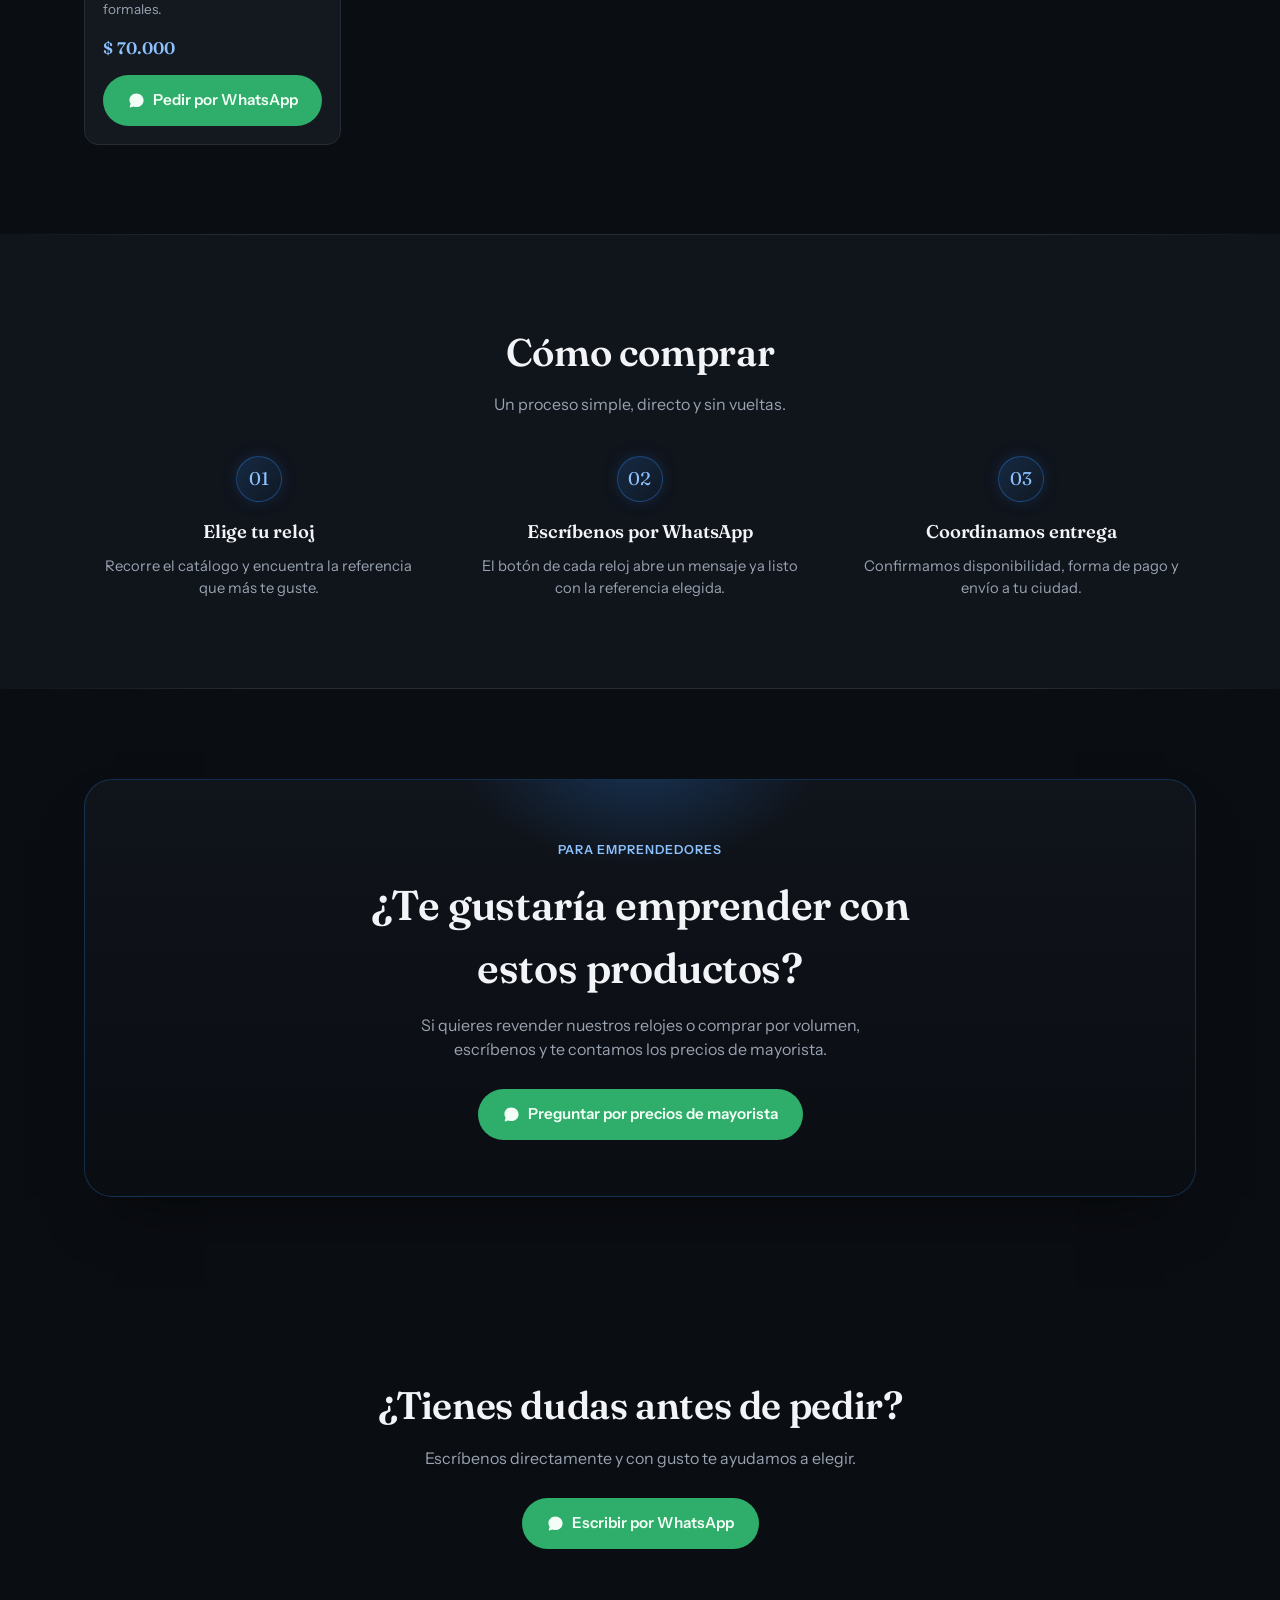
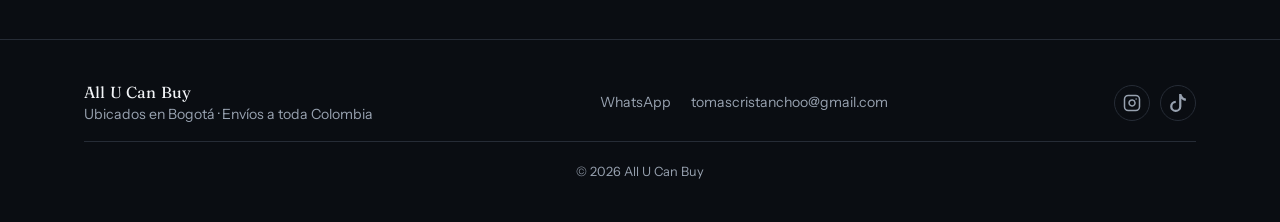
==== commit 9cc44324: "Quitar subtítulo repetitivo de Correas y renombrar "Catálogo" a "Relojes" - La sección Correas ya no" ====
--- a/index.html
+++ b/index.html
@@ -41,7 +41,7 @@
         </a>
       </div>
       <nav class="site-nav">
-        <a href="#catalogo">Catálogo</a>
+        <a href="#catalogo">Relojes</a>
         <a href="#correas">Correas</a>
         <a href="#como-comprar">Cómo comprar</a>
         <a href="#mayoristas">Mayoristas</a>
@@ -72,7 +72,7 @@
       </div>
     </div>
     <nav id="mobile-nav" class="mobile-nav" hidden>
-      <a href="#catalogo">Catálogo</a>
+      <a href="#catalogo">Relojes</a>
       <a href="#correas">Correas</a>
       <a href="#como-comprar">Cómo comprar</a>
       <a href="#mayoristas">Mayoristas</a>
@@ -94,7 +94,7 @@
         <p class="hero__subtitle reveal" data-tagline>Relojes para cada estilo</p>
         <div class="hero__actions reveal">
           <a href="#catalogo" class="btn btn--hero-primary">
-            <span>Ver catálogo</span>
+            <span>Ver relojes</span>
             <span class="btn--hero-primary__icon">
               <svg viewBox="0 0 24 24" fill="none" stroke="currentColor" stroke-width="2.25" stroke-linecap="round" stroke-linejoin="round" aria-hidden="true"><line x1="5" y1="12" x2="19" y2="12"/><polyline points="12 5 19 12 12 19"/></svg>
             </span>
@@ -124,7 +124,7 @@
     <section id="catalogo" class="catalog">
       <div class="container">
         <div class="section-heading reveal">
-          <h2>Catálogo</h2>
+          <h2>Relojes</h2>
           <p>Elige tu referencia y pídela directo por WhatsApp.</p>
           <p id="catalog-count" class="catalog-count"></p>
         </div>
@@ -161,7 +161,6 @@
       <div class="container">
         <div class="section-heading reveal">
           <h2>Correas</h2>
-          <p>Cinturones de cuero, cada uno a $70.000. Pídela directo por WhatsApp.</p>
         </div>
         <div id="belts-grid" class="catalog-grid"></div>
       </div>
